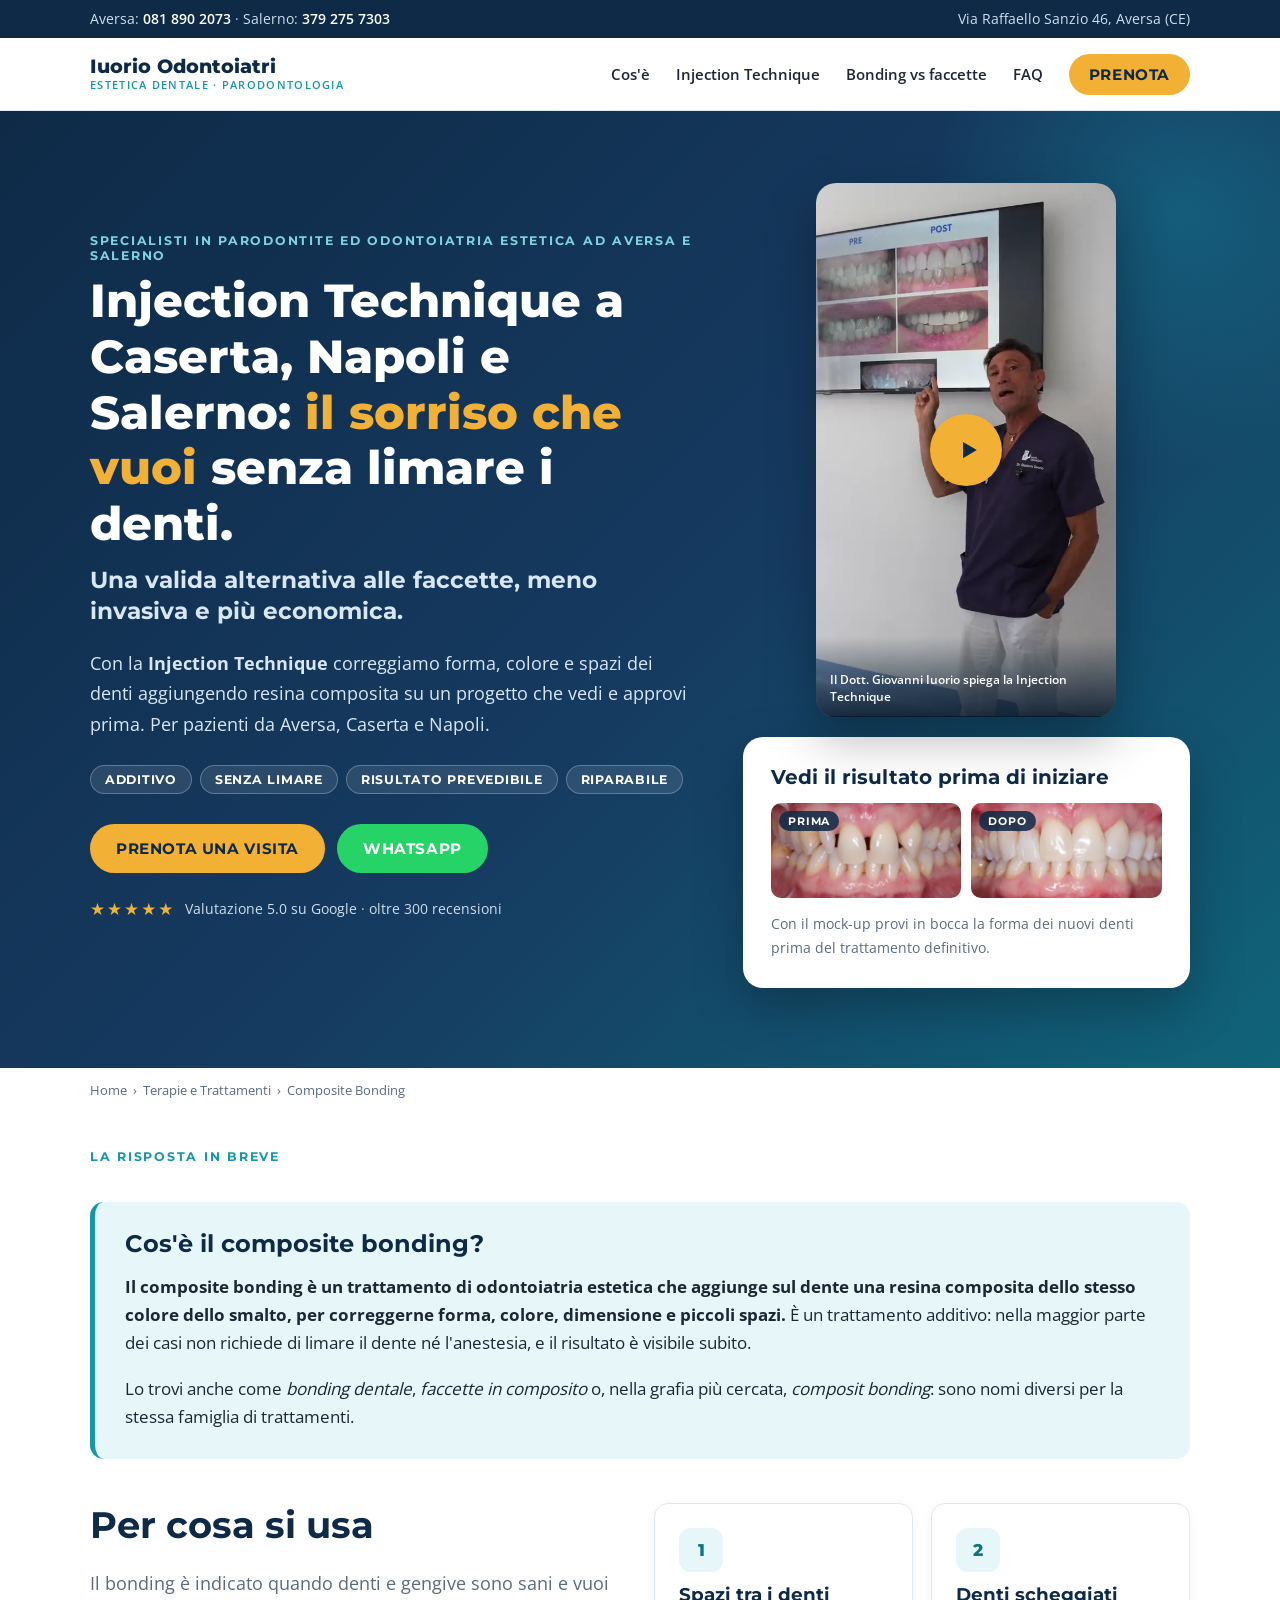
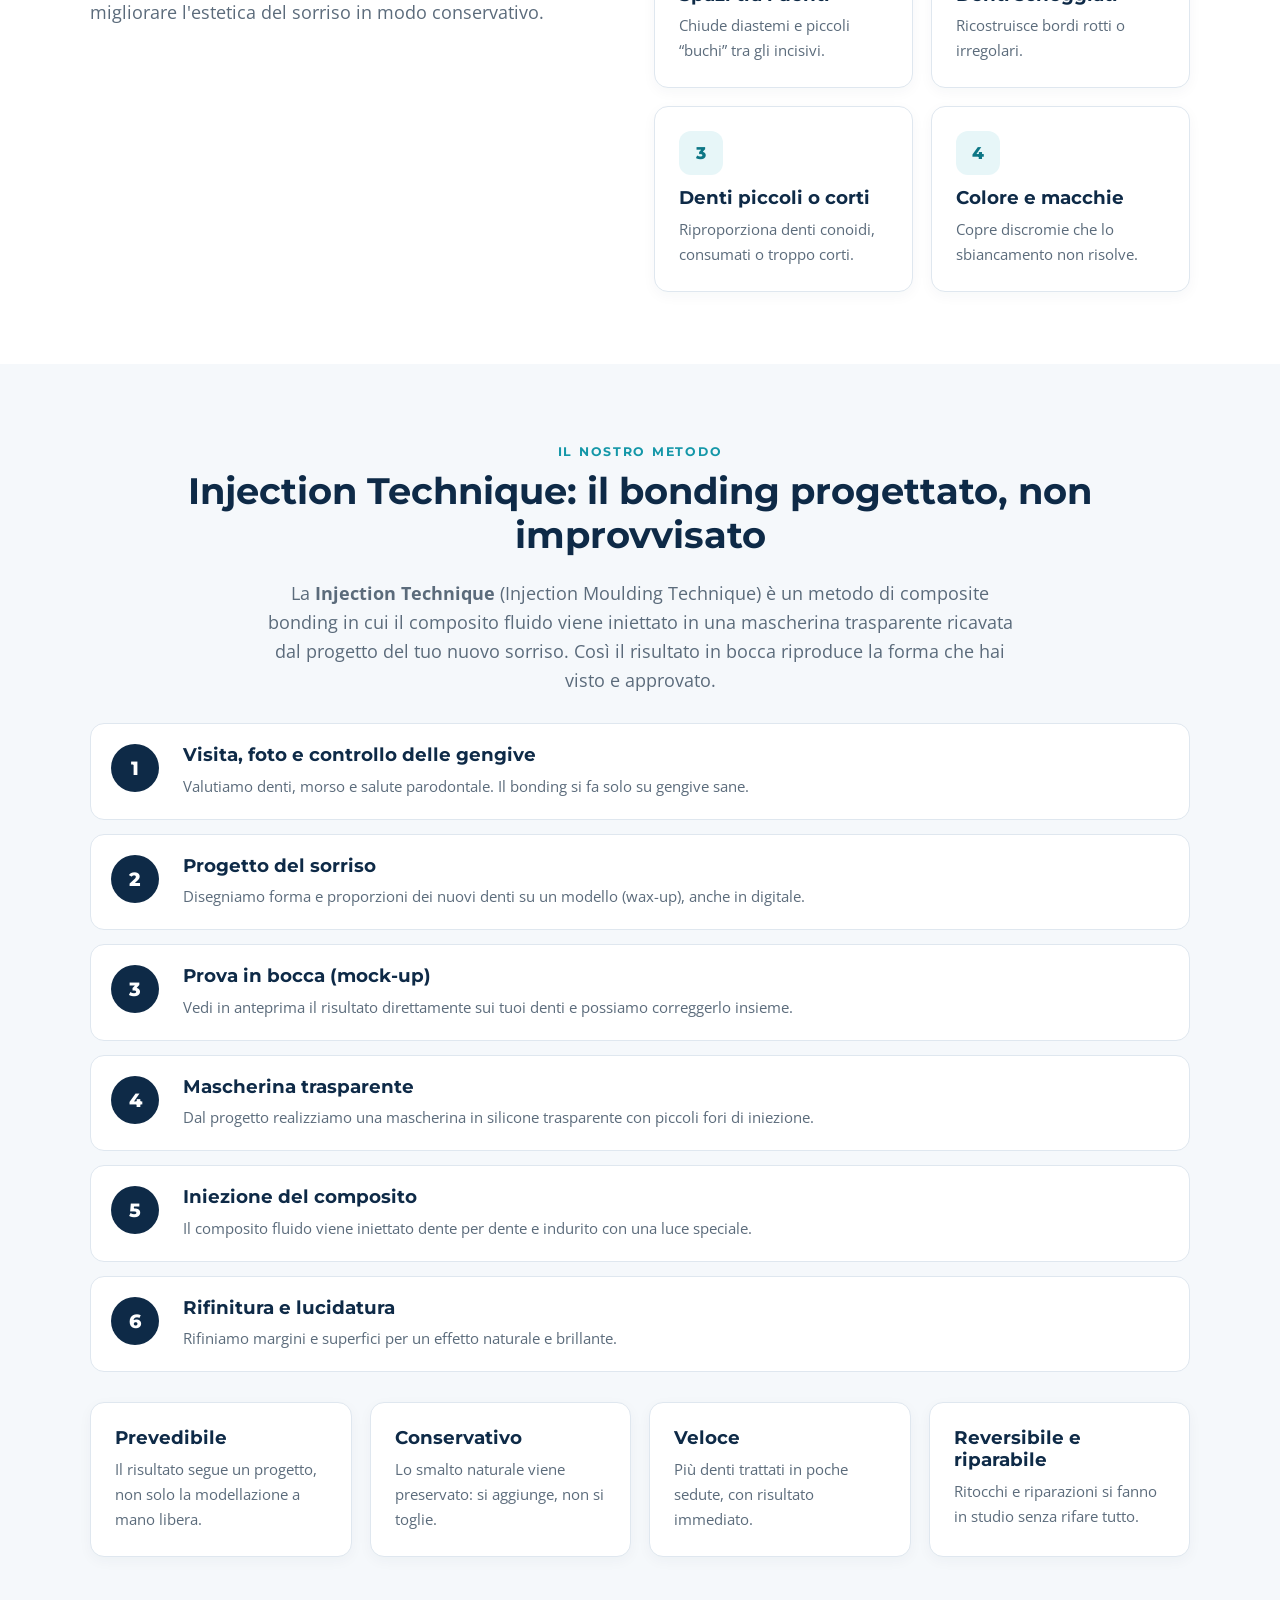
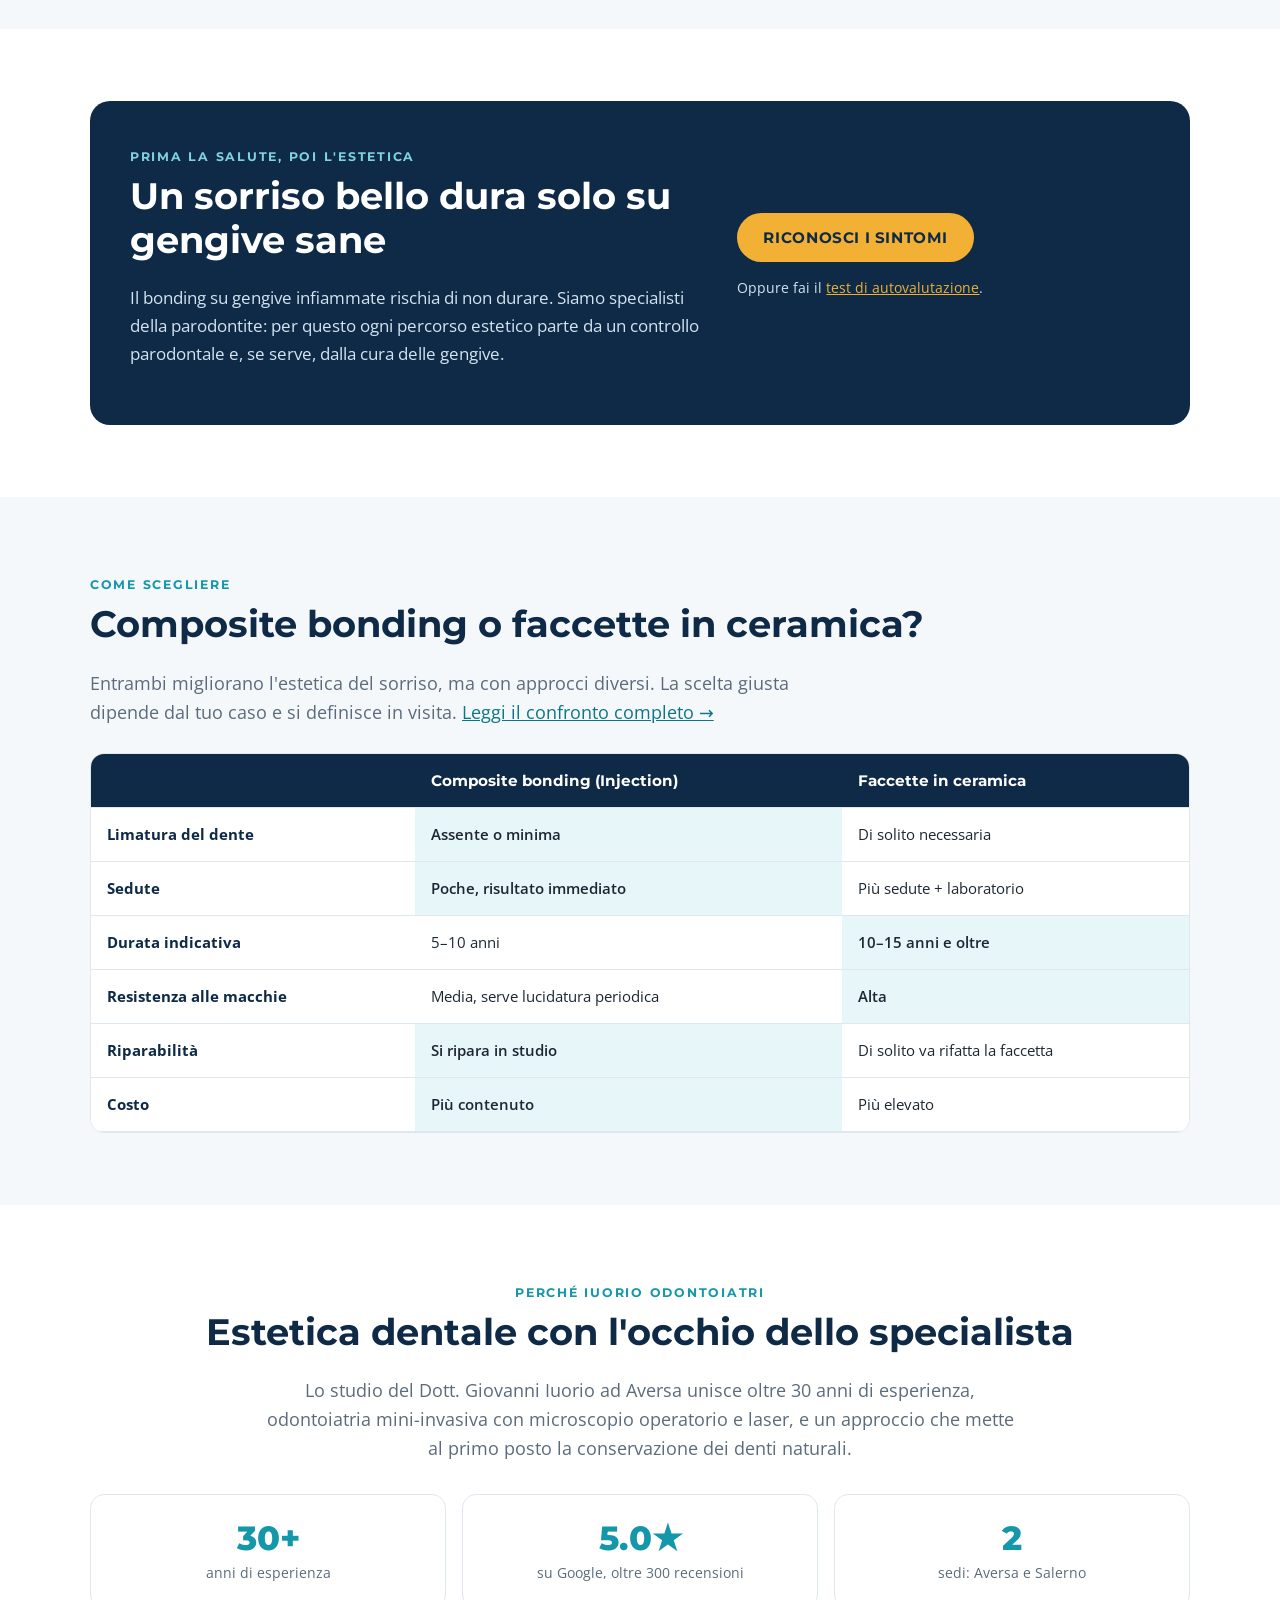
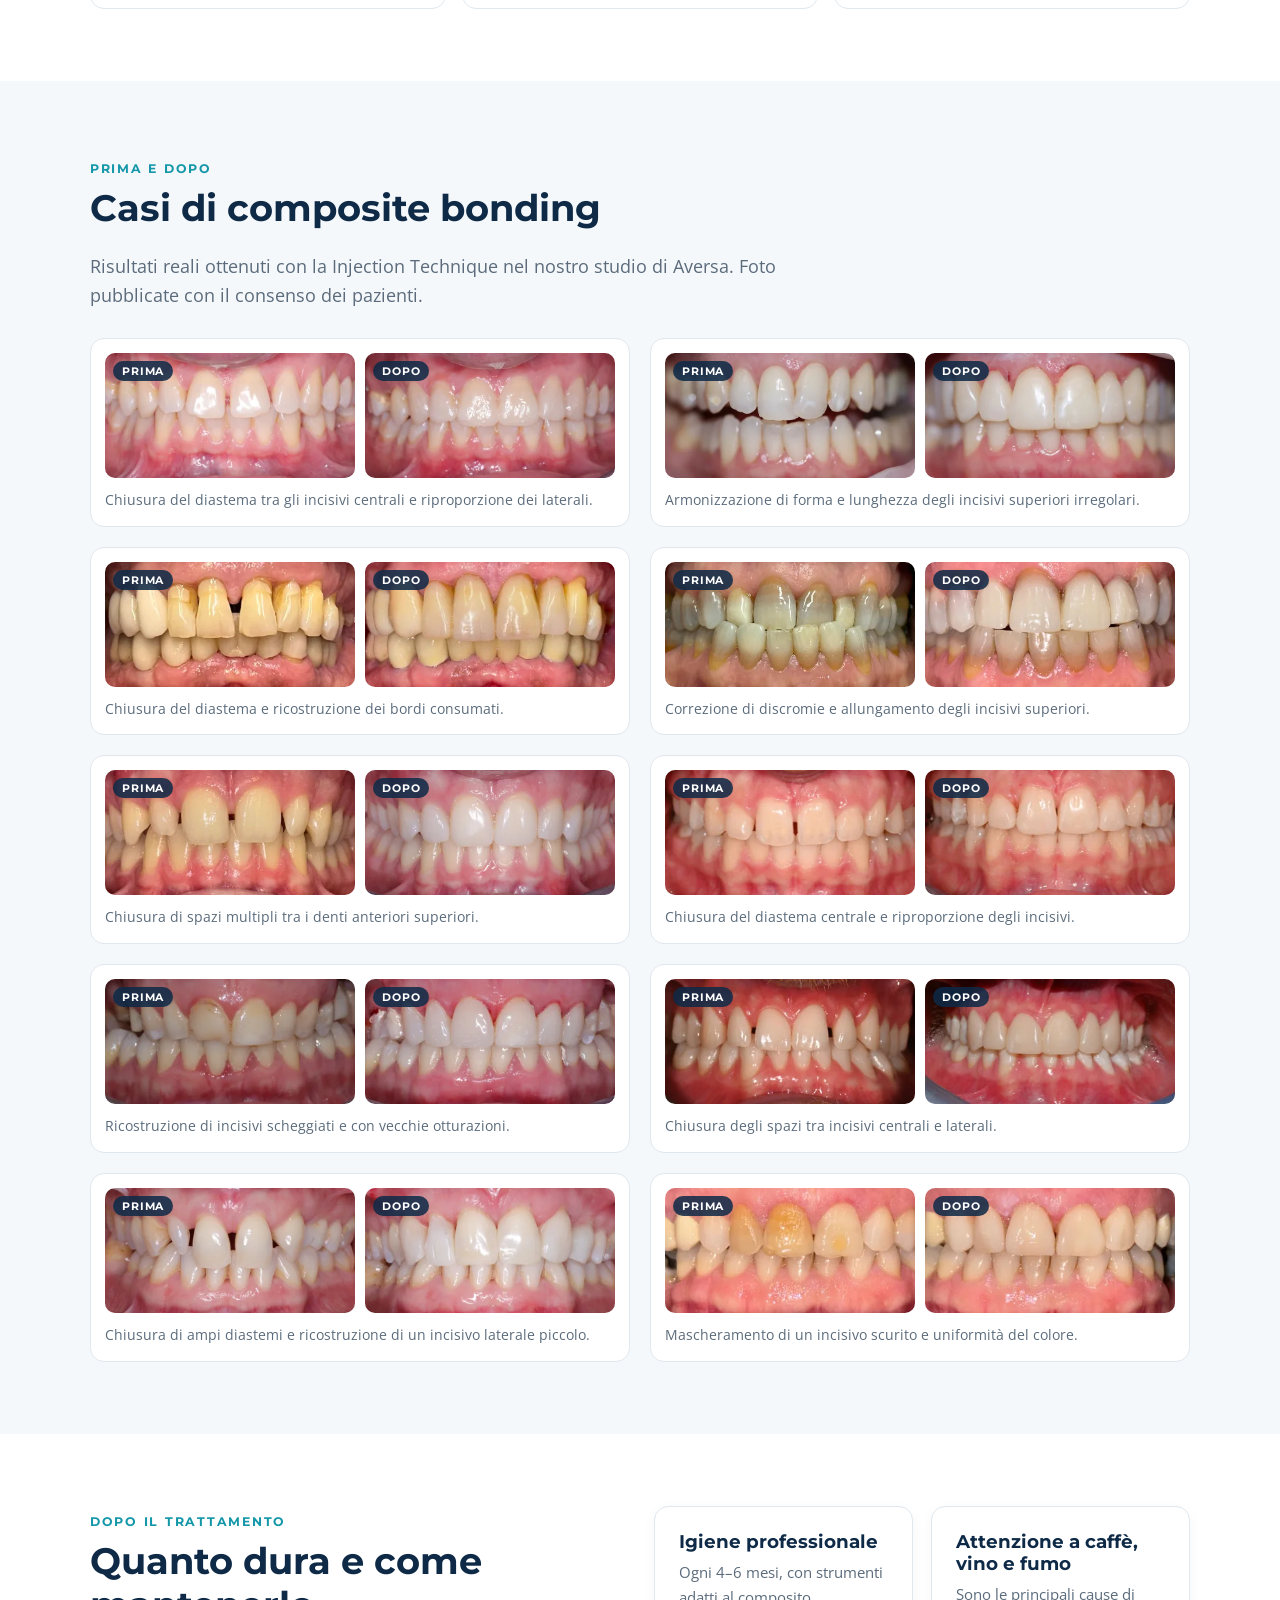
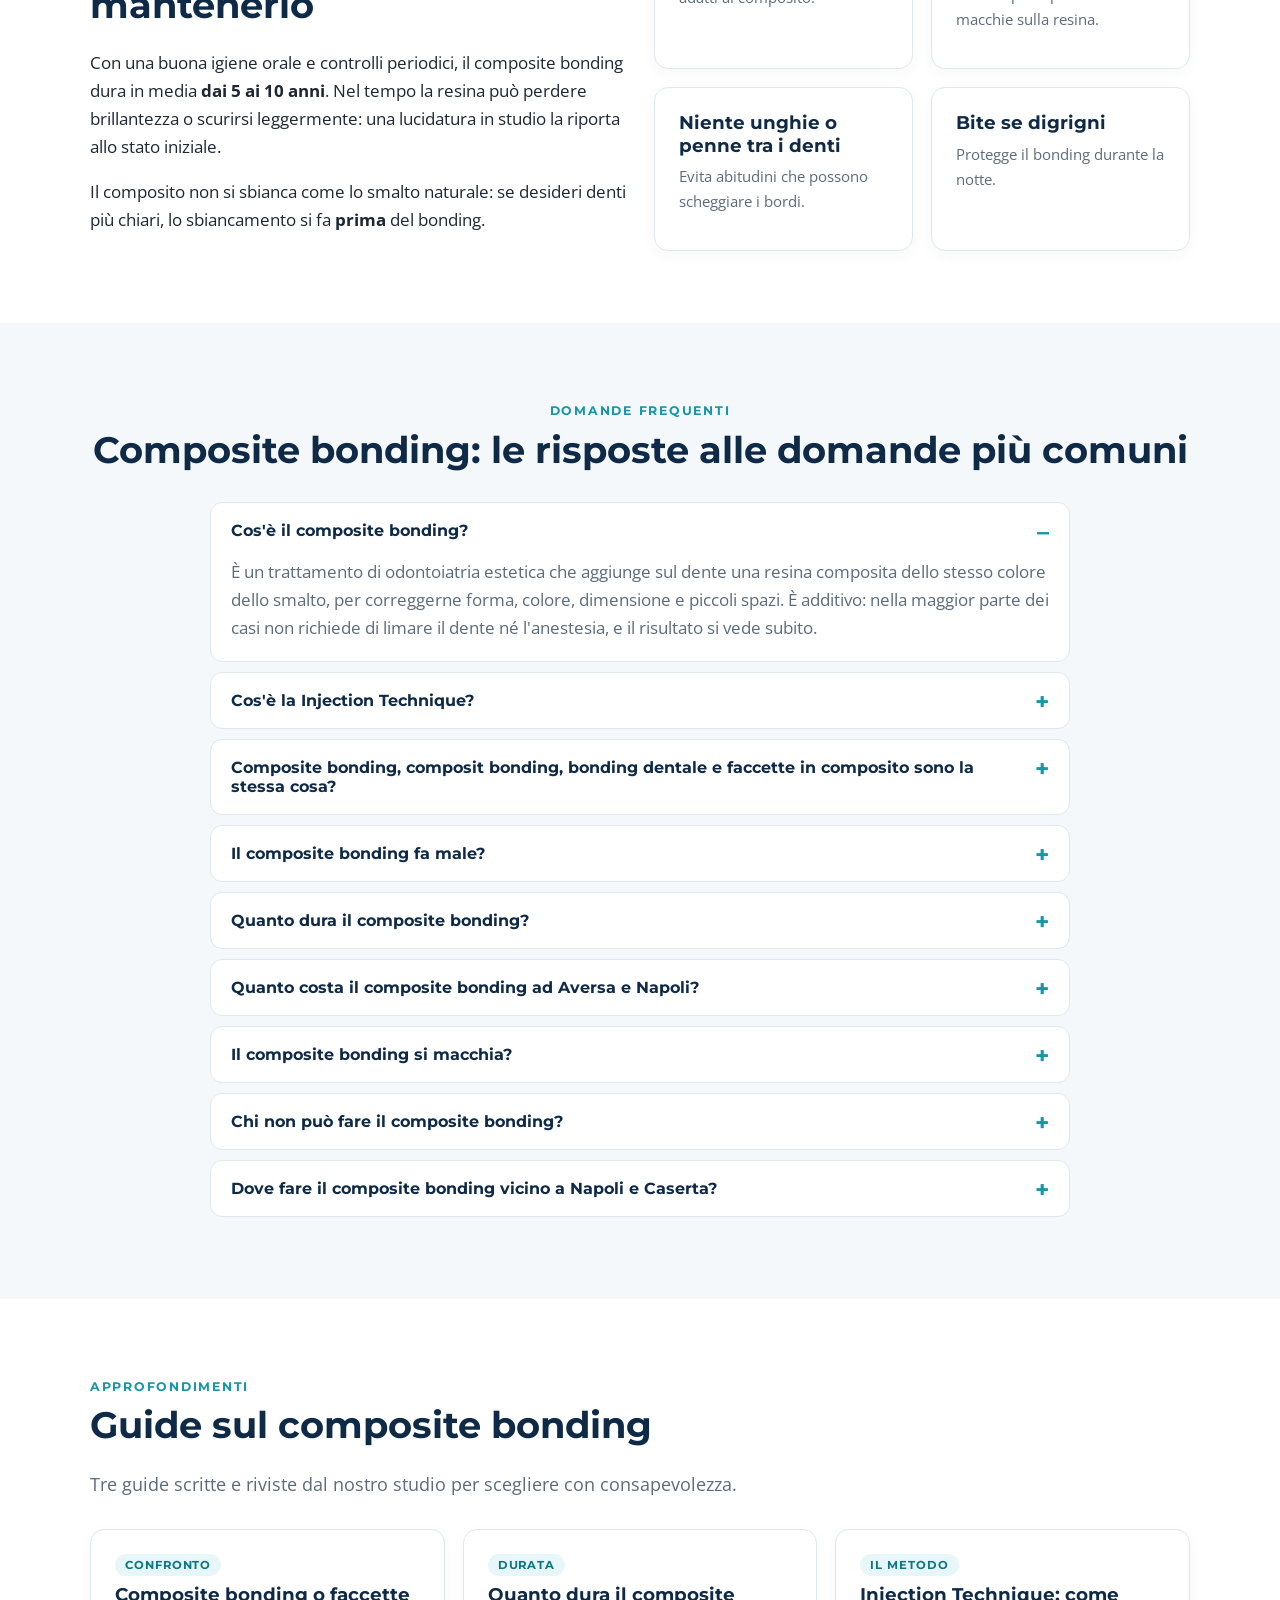
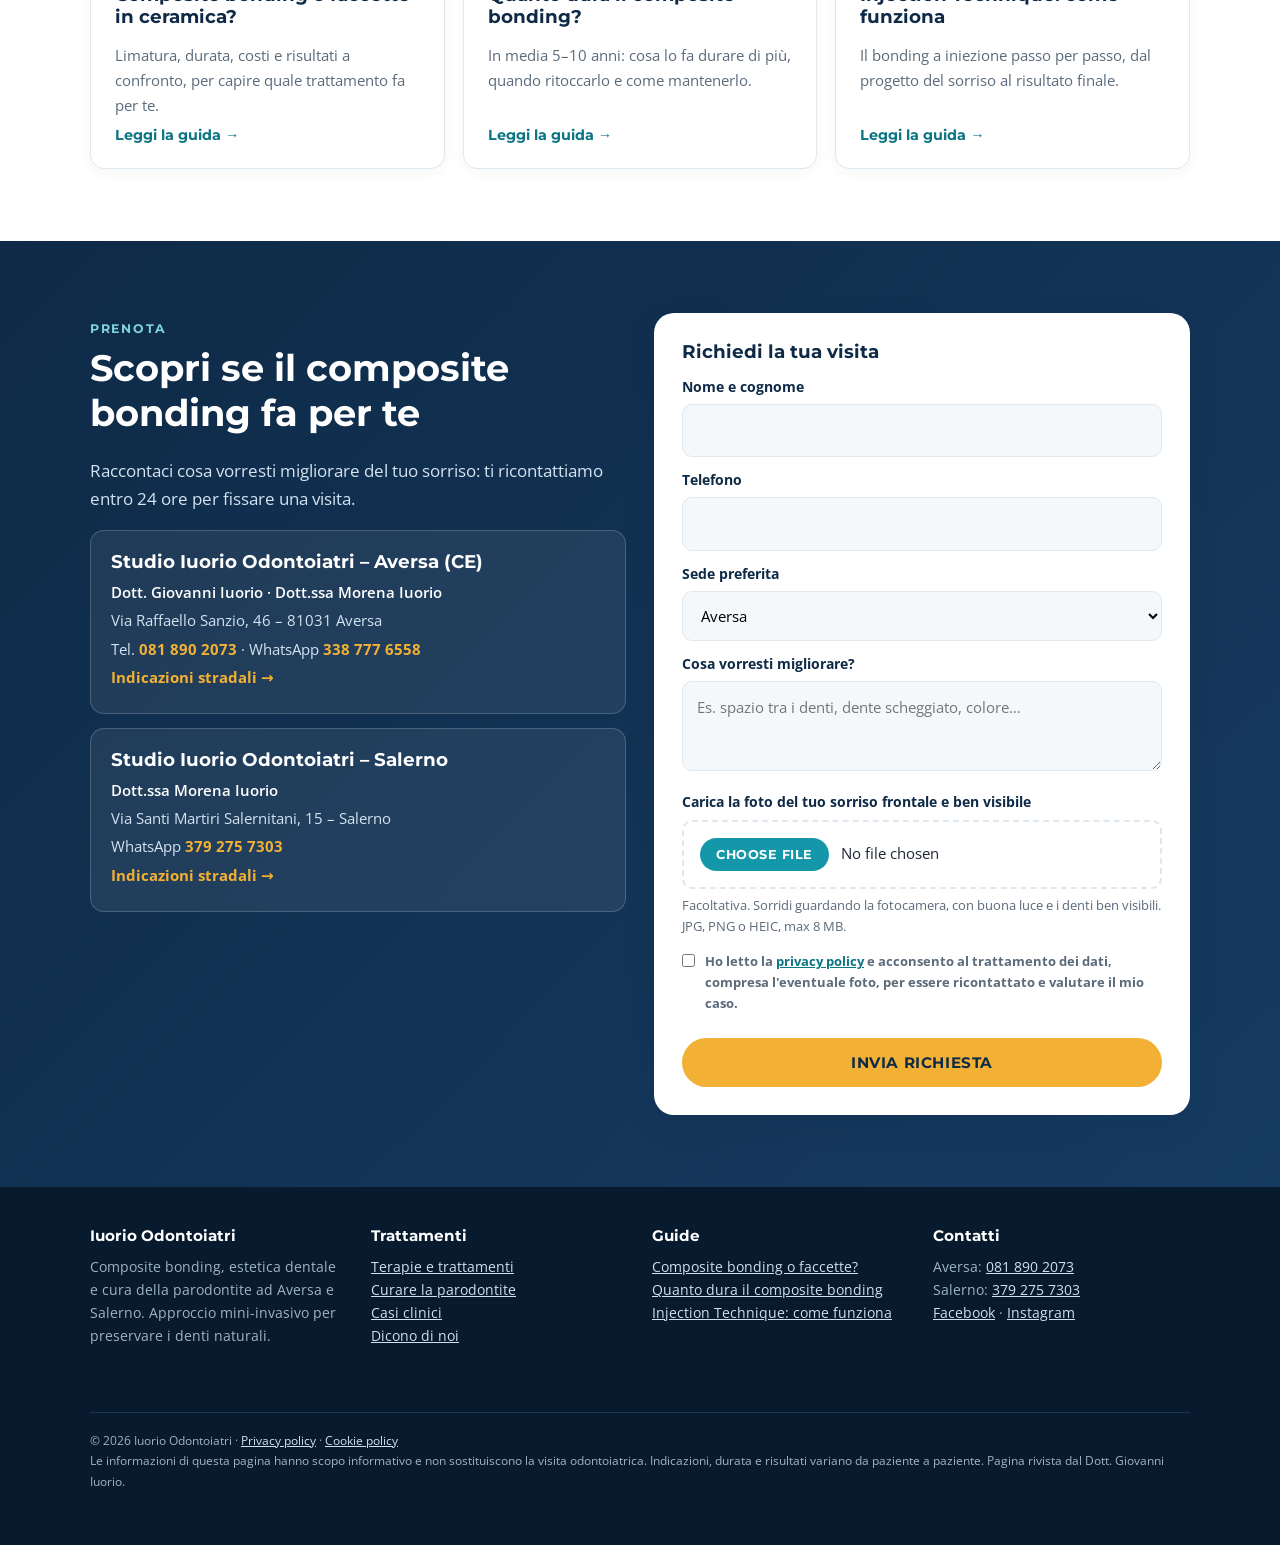
==== index.html @ 169b83dd "Video del Dott. Iuorio nell'hero Video compresso (540x960, 3,7 MB) con avvio automatico senza audio," ====
<!doctype html>
<html lang="it">
<head>
<meta charset="utf-8">
<meta name="viewport" content="width=device-width, initial-scale=1">

<!-- ===================== SEO BASE ===================== -->
<title>Composite Bonding Aversa, Caserta e Napoli | Injection Technique – Iuorio Odontoiatri</title>
<meta name="description" content="Composite bonding e Injection Technique ad Aversa (CE), per pazienti da Caserta e Napoli. Correggi forma, colore e spazi dei denti senza limarli. Prenota una visita da Iuorio Odontoiatri.">
<link rel="canonical" href="https://www.specialistiparodontite.com/composite-bonding-aversa-napoli/">
<meta name="robots" content="index, follow, max-image-preview:large">
<link rel="alternate" hreflang="it" href="https://www.specialistiparodontite.com/composite-bonding-aversa-napoli/">
<meta name="geo.region" content="IT-CE">
<meta name="geo.placename" content="Aversa">

<!-- Open Graph / social -->
<meta property="og:locale" content="it_IT">
<meta property="og:type" content="website">
<meta property="og:site_name" content="Iuorio Odontoiatri">
<meta property="og:title" content="Composite Bonding ad Aversa con Injection Technique | Iuorio Odontoiatri">
<meta property="og:description" content="Denti più belli senza limarli: composite bonding con tecnica a iniezione ad Aversa, per pazienti da Caserta e Napoli.">
<meta property="og:url" content="https://www.specialistiparodontite.com/composite-bonding-aversa-napoli/">
<meta property="og:image" content="https://www.specialistiparodontite.com/wp-content/uploads/composite-bonding-og.jpg">
<meta name="twitter:card" content="summary_large_image">

<link rel="preload" href="fonts/montserrat-latin-800-normal.woff2" as="font" type="font/woff2" crossorigin>
<link rel="stylesheet" href="fonts.css">

<!-- ===================== DATI STRUTTURATI (SEO + GEO) ===================== -->
<script type="application/ld+json">
{
  "@context": "https://schema.org",
  "@graph": [
    {
      "@type": "Organization",
      "@id": "https://www.specialistiparodontite.com/#org",
      "name": "Iuorio Odontoiatri",
      "alternateName": ["Studio Dentistico Iuorio", "Gli Specialisti della Parodontite"],
      "url": "https://www.specialistiparodontite.com/",
      "logo": "https://www.specialistiparodontite.com/wp-content/uploads/2024/05/logo_title2.png",
      "sameAs": [
        "https://www.facebook.com/iuorioodontoiatri/",
        "https://www.instagram.com/iuorioodontoiatri/",
        "https://www.miodottore.it/profilo/giovanni-iuorio"
      ]
    },
    {
      "@type": "Dentist",
      "@id": "https://www.specialistiparodontite.com/#aversa",
      "name": "Iuorio Odontoiatri – Aversa",
      "parentOrganization": {"@id": "https://www.specialistiparodontite.com/#org"},
      "image": "https://www.specialistiparodontite.com/wp-content/uploads/2024/05/logo_title2.png",
      "url": "https://www.specialistiparodontite.com/",
      "telephone": "+39 081 890 2073",
      "address": {
        "@type": "PostalAddress",
        "streetAddress": "Via Raffaello Sanzio, 46",
        "addressLocality": "Aversa",
        "postalCode": "81031",
        "addressRegion": "CE",
        "addressCountry": "IT"
      },
      "areaServed": ["Aversa", "Caserta", "Provincia di Caserta", "Napoli", "Area Nord di Napoli", "Giugliano in Campania", "Marcianise", "Frattamaggiore"],
      "employee": [
        {"@type": "Person", "name": "Dott. Giovanni Iuorio", "jobTitle": "Odontoiatra"},
        {"@type": "Person", "name": "Dott.ssa Morena Iuorio", "jobTitle": "Odontoiatra"}
      ],
      "availableService": {"@id": "#composite-bonding"}
    },
    {
      "@type": "Dentist",
      "@id": "https://www.specialistiparodontite.com/#salerno",
      "name": "Iuorio Odontoiatri – Salerno",
      "parentOrganization": {"@id": "https://www.specialistiparodontite.com/#org"},
      "telephone": "+39 379 275 7303",
      "address": {
        "@type": "PostalAddress",
        "streetAddress": "Via Santi Martiri Salernitani, 15",
        "addressLocality": "Salerno",
        "addressRegion": "SA",
        "addressCountry": "IT"
      },
      "employee": {"@type": "Person", "name": "Dott.ssa Morena Iuorio", "jobTitle": "Odontoiatra"},
      "availableService": {"@id": "#composite-bonding"}
    },
    {
      "@type": "MedicalProcedure",
      "@id": "#composite-bonding",
      "name": "Composite bonding con Injection Technique",
      "alternateName": ["Composite bonding", "Bonding dentale", "Faccette in composito", "Faccette dirette in composito", "Injection Moulding Technique", "Tecnica a iniezione del composito", "Flow Injection Technique"],
      "procedureType": "https://schema.org/NoninvasiveProcedure",
      "bodyLocation": "Denti anteriori e posteriori",
      "description": "Trattamento estetico additivo in cui una resina composita del colore del dente viene applicata sulla superficie dentale per correggerne forma, colore, dimensione e spazi. Con la Injection Technique il composito fluido viene iniettato in una mascherina trasparente ricavata dal progetto del nuovo sorriso.",
      "howPerformed": "Visita e fotografie, progettazione del sorriso (wax-up), prova estetica in bocca (mock-up), realizzazione di una mascherina in silicone trasparente, iniezione del composito fluido e indurimento con luce, rifinitura e lucidatura.",
      "preparation": "Verifica della salute di gengive e denti; eventuale igiene professionale o terapia parodontale prima del trattamento."
    },
    {
      "@type": "MedicalWebPage",
      "@id": "https://www.specialistiparodontite.com/composite-bonding-aversa-napoli/#page",
      "url": "https://www.specialistiparodontite.com/composite-bonding-aversa-napoli/",
      "name": "Composite Bonding Aversa, Caserta e Napoli | Injection Technique",
      "inLanguage": "it-IT",
      "about": {"@id": "#composite-bonding"},
      "publisher": {"@id": "https://www.specialistiparodontite.com/#org"},
      "reviewedBy": {"@type": "Person", "name": "Dott. Giovanni Iuorio"},
      "lastReviewed": "2026-10-16",
      "breadcrumb": {"@id": "#breadcrumb"}
    },
    {
      "@type": "BreadcrumbList",
      "@id": "#breadcrumb",
      "itemListElement": [
        {"@type": "ListItem", "position": 1, "name": "Home", "item": "https://www.specialistiparodontite.com/"},
        {"@type": "ListItem", "position": 2, "name": "Terapie e Trattamenti", "item": "https://www.specialistiparodontite.com/terapie-e-trattamenti/"},
        {"@type": "ListItem", "position": 3, "name": "Composite Bonding", "item": "https://www.specialistiparodontite.com/composite-bonding-aversa-napoli/"}
      ]
    },
    {
      "@type": "FAQPage",
      "mainEntity": [
        {"@type": "Question", "name": "Cos'è il composite bonding?",
         "acceptedAnswer": {"@type": "Answer", "text": "Il composite bonding è un trattamento di odontoiatria estetica che aggiunge sul dente una resina composita dello stesso colore dello smalto, per correggerne forma, colore, dimensione e piccoli spazi. È additivo: nella maggior parte dei casi non richiede di limare il dente né l'anestesia, e il risultato si vede subito."}},
        {"@type": "Question", "name": "Cos'è la Injection Technique?",
         "acceptedAnswer": {"@type": "Answer", "text": "La Injection Technique (o Injection Moulding Technique) è un metodo per eseguire il composite bonding: il nuovo sorriso viene progettato prima, poi si realizza una mascherina in silicone trasparente che viene posizionata sui denti e riempita con composito fluido attraverso piccoli fori. Il risultato riproduce fedelmente il progetto approvato dal paziente."}},
        {"@type": "Question", "name": "Composite bonding, composit bonding, bonding dentale e faccette in composito sono la stessa cosa?",
         "acceptedAnswer": {"@type": "Answer", "text": "Sì, sono nomi diversi per lo stesso tipo di trattamento con resina composita. 'Composit bonding' è una grafia diffusa di composite bonding; le 'faccette in composito' sono un'applicazione del bonding che copre l'intera superficie visibile del dente."}},
        {"@type": "Question", "name": "Il composite bonding fa male?",
         "acceptedAnswer": {"@type": "Answer", "text": "Di solito no. Poiché il materiale viene aggiunto e lo smalto non viene limato, nella maggior parte dei casi non serve l'anestesia."}},
        {"@type": "Question", "name": "Quanto dura il composite bonding?",
         "acceptedAnswer": {"@type": "Answer", "text": "Con una buona igiene orale e controlli periodici il composite bonding dura in media dai 5 ai 10 anni. Può essere lucidato, ritoccato o riparato in una seduta senza rifare tutto il lavoro."}},
        {"@type": "Question", "name": "Quanto costa il composite bonding ad Aversa e Napoli?",
         "acceptedAnswer": {"@type": "Answer", "text": "Il costo dipende dal numero di denti, dalla complessità del caso e dalla necessità di una progettazione del sorriso. In genere è inferiore a quello delle faccette in ceramica. Presso Iuorio Odontoiatri ad Aversa il preventivo viene definito durante la prima visita."}},
        {"@type": "Question", "name": "Il composite bonding si macchia?",
         "acceptedAnswer": {"@type": "Answer", "text": "La resina composita può scurirsi nel tempo con caffè, tè, vino e fumo, e non si sbianca come lo smalto naturale. Per questo, se si desidera uno sbiancamento, conviene farlo prima del bonding. Lucidature periodiche mantengono la brillantezza."}},
        {"@type": "Question", "name": "Chi non può fare il composite bonding?",
         "acceptedAnswer": {"@type": "Answer", "text": "Non è indicato in caso di affollamento dentale grave, problemi importanti di morso, denti molto distrutti o gengive infiammate. In presenza di parodontite bisogna prima curare le gengive: per questo la valutazione parodontale è il primo passo del trattamento."}},
        {"@type": "Question", "name": "Dove fare il composite bonding vicino a Napoli e Caserta?",
         "acceptedAnswer": {"@type": "Answer", "text": "Iuorio Odontoiatri esegue il composite bonding con Injection Technique nella sede di Aversa, in Via Raffaello Sanzio 46, facilmente raggiungibile da Napoli e da Caserta, e nella sede di Salerno in Via Santi Martiri Salernitani 15."}}
      ]
    }
  ]
}
</script>

<style>
:root{
  --navy:#0e2a47; --navy-2:#163b61; --teal:#1497a8; --teal-dk:#0d7685;
  --aqua:#e7f6f8; --gold:#f2b134; --ink:#1d2733; --muted:#5b6b7b;
  --bg:#ffffff; --soft:#f5f8fb; --line:#dfe7ef; --wa:#25d366;
  --r:14px; --shadow:0 10px 30px rgba(14,42,71,.10);
}
*{box-sizing:border-box;margin:0;padding:0}
html{scroll-behavior:smooth}
body{font-family:"Open Sans",system-ui,sans-serif;color:var(--ink);background:var(--bg);line-height:1.65;font-size:17px}
h1,h2,h3,h4{font-family:"Montserrat",sans-serif;color:var(--navy);line-height:1.2}
h2{font-size:clamp(1.6rem,3.6vw,2.3rem);margin-bottom:.6em}
h3{font-size:1.15rem;margin-bottom:.4em}
p{margin-bottom:1em}
a{color:var(--teal-dk)}
.wrap{max-width:1140px;margin:0 auto;padding:0 20px}
section{padding:72px 0}
.eyebrow{display:inline-block;font:700 .78rem "Montserrat",sans-serif;letter-spacing:.14em;text-transform:uppercase;color:var(--teal);margin-bottom:.8em}
.center{text-align:center}
.lead{font-size:1.1rem;color:var(--muted);max-width:760px}
.center .lead{margin-left:auto;margin-right:auto}

/* buttons */
.btn{display:inline-flex;align-items:center;gap:.5em;padding:15px 26px;border-radius:50px;font:700 .95rem "Montserrat",sans-serif;text-decoration:none;text-transform:uppercase;letter-spacing:.04em;border:0;cursor:pointer;transition:transform .15s,box-shadow .15s}
.btn:hover{transform:translateY(-2px);box-shadow:var(--shadow)}
.btn-primary{background:var(--gold);color:var(--navy)}
.btn-teal{background:var(--teal);color:#fff}
.btn-wa{background:var(--wa);color:#fff}
.btn-ghost{background:transparent;color:#fff;border:2px solid rgba(255,255,255,.6)}

/* header */
.top{background:var(--navy);color:#cfe0ee;font-size:.85rem}
.top .wrap{display:flex;justify-content:space-between;gap:12px;flex-wrap:wrap;padding-top:8px;padding-bottom:8px}
.top a{color:#fff;text-decoration:none;font-weight:600}
header.nav{position:sticky;top:0;z-index:50;background:#fff;border-bottom:1px solid var(--line)}
header.nav .wrap{display:flex;align-items:center;justify-content:space-between;height:72px}
.logo{font:800 1.2rem "Montserrat",sans-serif;color:var(--navy);text-decoration:none;line-height:1.1}
.logo small{display:block;font:600 .68rem "Open Sans",sans-serif;color:var(--teal);letter-spacing:.12em;text-transform:uppercase}
header nav a{margin-left:22px;text-decoration:none;color:var(--ink);font-weight:600;font-size:.92rem}
header nav a.btn{color:var(--navy);padding:11px 20px}
@media(max-width:860px){header nav a:not(.btn){display:none}}

/* breadcrumb */
.crumbs{font-size:.82rem;color:var(--muted);padding-top:12px;padding-bottom:12px}
.crumbs a{color:var(--muted);text-decoration:none}
.crumbs ol{list-style:none;display:flex;flex-wrap:wrap;gap:6px}
.crumbs li+li::before{content:"›";margin-right:6px}

/* hero */
.hero{background:linear-gradient(135deg,var(--navy) 0%,var(--navy-2) 55%,var(--teal-dk) 120%);color:#fff;padding:72px 0 80px;position:relative;overflow:hidden}
.hero::after{content:"";position:absolute;right:-160px;top:-160px;width:520px;height:520px;border-radius:50%;background:radial-gradient(circle,rgba(20,151,168,.35),transparent 70%)}
.hero .wrap{display:grid;grid-template-columns:1.15fr .85fr;gap:48px;align-items:center;position:relative;z-index:1}
.hero h1{color:#fff;font-size:clamp(1.9rem,4.4vw,2.9rem);font-weight:800;margin-bottom:.45em}
.hero h1 span{color:var(--gold)}
.hero h1 .h1-sub{display:block;font-size:.5em;font-weight:700;color:#d9e7f3;line-height:1.35;margin-top:.55em}
.hero .sub{font-size:1.15rem;color:#d9e7f3;margin-bottom:1.4em}
.pills{display:flex;flex-wrap:wrap;gap:8px;margin-bottom:1.8em}
.pills span{background:rgba(255,255,255,.1);border:1px solid rgba(255,255,255,.25);padding:6px 14px;border-radius:30px;font:700 .78rem "Montserrat",sans-serif;letter-spacing:.06em;text-transform:uppercase}
.cta-row{display:flex;flex-wrap:wrap;gap:12px;align-items:center}
.trust{margin-top:22px;font-size:.9rem;color:#cfe0ee;display:flex;align-items:center;gap:10px}
.stars{color:var(--gold);letter-spacing:2px;font-size:1.05rem}
.hero-side{display:grid;gap:20px;justify-items:center}
.hero-side .hero-card{width:100%}
.hero-video{position:relative;width:100%;max-width:300px;margin:0;border-radius:20px;overflow:hidden;background:#0b2036;box-shadow:0 20px 50px rgba(0,0,0,.3);aspect-ratio:9/16}
.hero-video video{width:100%;height:100%;object-fit:cover;display:block;cursor:pointer}
.hero-video figcaption{position:absolute;left:0;right:0;bottom:0;padding:34px 14px 12px;font:600 .78rem "Open Sans",sans-serif;color:#fff;background:linear-gradient(transparent,rgba(8,27,46,.85));pointer-events:none}
.vplay{position:absolute;top:50%;left:50%;transform:translate(-50%,-50%);width:72px;height:72px;border-radius:50%;border:0;background:var(--gold);color:var(--navy);display:grid;place-items:center;cursor:pointer;box-shadow:0 8px 24px rgba(0,0,0,.35);transition:transform .15s}
.vplay:hover{transform:translate(-50%,-50%) scale(1.06)}
.vplay svg{margin-left:4px}
.hero-video.playing .vplay{opacity:0;pointer-events:none}
.vsound{position:absolute;top:12px;right:12px;display:none;align-items:center;gap:6px;border:0;border-radius:30px;padding:7px 12px;background:rgba(8,27,46,.75);color:#fff;font:700 .72rem "Montserrat",sans-serif;text-transform:uppercase;letter-spacing:.04em;cursor:pointer}
.hero-video.playing.muted .vsound{display:inline-flex}
@media(max-width:900px){.hero-side{margin-top:8px}}
.hero-card{background:#fff;color:var(--ink);border-radius:20px;padding:28px;box-shadow:0 20px 50px rgba(0,0,0,.25)}
.hero-card h2{font-size:1.25rem;margin-bottom:.5em}
.ba{display:grid;grid-template-columns:1fr 1fr;gap:10px;margin:14px 0}
.ph{aspect-ratio:4/3;border-radius:10px;background:repeating-linear-gradient(45deg,#eef3f8,#eef3f8 10px,#e4ecf4 10px,#e4ecf4 20px);display:flex;align-items:flex-end;justify-content:center;padding:8px;font:700 .72rem "Montserrat",sans-serif;color:var(--muted);text-transform:uppercase;letter-spacing:.08em}
.shot{position:relative;border-radius:10px;overflow:hidden;aspect-ratio:2/1;background:#eef3f8}
.shot img{width:100%;height:100%;object-fit:cover;display:block}
.shot span{position:absolute;left:8px;top:8px;background:rgba(14,42,71,.85);color:#fff;font:700 .68rem "Montserrat",sans-serif;letter-spacing:.08em;text-transform:uppercase;padding:3px 9px;border-radius:20px}
.hero-card p{font-size:.9rem;color:var(--muted);margin:0}
@media(max-width:900px){.hero .wrap{grid-template-columns:1fr}}

/* definition box (GEO) */
.def{background:var(--aqua);border-left:5px solid var(--teal);border-radius:var(--r);padding:28px 30px;margin-top:28px}
.def h2{font-size:1.5rem}
.def p:last-child{margin-bottom:0}
.grid2{display:grid;grid-template-columns:1fr 1fr;gap:28px}
@media(max-width:820px){.grid2{grid-template-columns:1fr}}

/* cards */
.cards{display:grid;grid-template-columns:repeat(auto-fit,minmax(230px,1fr));gap:18px;margin-top:30px}
.card{background:#fff;border:1px solid var(--line);border-radius:var(--r);padding:24px;box-shadow:0 4px 14px rgba(14,42,71,.04)}
.card .ico{width:44px;height:44px;border-radius:12px;background:var(--aqua);color:var(--teal-dk);display:grid;place-items:center;font-weight:800;margin-bottom:12px;font-family:"Montserrat",sans-serif}
.card p{font-size:.95rem;color:var(--muted);margin:0}
.soft{background:var(--soft)}
a.card.article{text-decoration:none;color:inherit;display:flex;flex-direction:column;gap:8px;transition:transform .15s,box-shadow .15s}
a.card.article:hover{transform:translateY(-3px);box-shadow:var(--shadow)}
.article .tag{align-self:flex-start;background:var(--aqua);color:var(--teal-dk);font:700 .72rem "Montserrat",sans-serif;letter-spacing:.08em;text-transform:uppercase;padding:4px 10px;border-radius:20px}
.article .more{margin-top:auto;font:700 .9rem "Montserrat",sans-serif;color:var(--teal-dk)}

/* steps */
.steps{counter-reset:s;display:grid;gap:14px;margin-top:28px}
.step{display:grid;grid-template-columns:56px 1fr;gap:16px;background:#fff;border:1px solid var(--line);border-radius:var(--r);padding:20px}
.step::before{counter-increment:s;content:counter(s);width:48px;height:48px;border-radius:50%;background:var(--navy);color:#fff;display:grid;place-items:center;font:800 1.2rem "Montserrat",sans-serif}
.step p{margin:0;color:var(--muted);font-size:.95rem}

/* table */
.tbl-wrap{overflow-x:auto;margin-top:26px;border-radius:var(--r);border:1px solid var(--line)}
table{width:100%;border-collapse:collapse;min-width:560px;background:#fff}
th,td{padding:14px 16px;text-align:left;border-bottom:1px solid var(--line);font-size:.95rem}
thead th{background:var(--navy);color:#fff;font-family:"Montserrat",sans-serif}
tbody th{color:var(--navy);font-weight:700}
td.hi{background:var(--aqua);font-weight:600}

/* warning band */
.band{background:var(--navy);color:#fff;border-radius:20px;padding:40px;display:grid;grid-template-columns:1.4fr 1fr;gap:30px;align-items:center}
.band h2{color:#fff}
.band p{color:#d4e3f0}
@media(max-width:820px){.band{grid-template-columns:1fr;padding:28px}}

/* stats */
.stats{display:grid;grid-template-columns:repeat(auto-fit,minmax(170px,1fr));gap:16px;margin-top:30px}
.stat{text-align:center;padding:22px;border-radius:var(--r);background:#fff;border:1px solid var(--line)}
.stat b{display:block;font:800 2.1rem "Montserrat",sans-serif;color:var(--teal)}
.stat span{font-size:.9rem;color:var(--muted)}

/* gallery */
.gallery{display:grid;grid-template-columns:repeat(2,1fr);gap:20px;margin-top:28px}
@media(max-width:760px){.gallery{grid-template-columns:1fr}}
@media(max-width:480px){.case .ba{grid-template-columns:1fr}}
.case{background:#fff;border:1px solid var(--line);border-radius:var(--r);padding:14px}
.case .ba{margin:0 0 10px}
.case p{font-size:.9rem;color:var(--muted);margin:0}

/* faq */
.faq{max-width:860px;margin:30px auto 0}
details{background:#fff;border:1px solid var(--line);border-radius:12px;margin-bottom:10px;padding:0 20px}
summary{cursor:pointer;list-style:none;padding:18px 30px 18px 0;font:700 1rem "Montserrat",sans-serif;color:var(--navy);position:relative}
summary::-webkit-details-marker{display:none}
summary::after{content:"+";position:absolute;right:0;top:14px;font-size:1.5rem;color:var(--teal)}
details[open] summary::after{content:"–"}
details p{color:var(--muted);padding-bottom:18px;margin:0}

/* contact */
.contact{background:linear-gradient(135deg,var(--navy),var(--navy-2));color:#fff}
.contact h2{color:#fff}
.contact .grid2{align-items:start}
form{background:#fff;border-radius:20px;padding:28px;color:var(--ink);box-shadow:var(--shadow)}
label{display:block;font-weight:700;font-size:.85rem;margin:12px 0 6px;color:var(--navy)}
input,select,textarea{width:100%;padding:13px 14px;border:1px solid var(--line);border-radius:10px;font:inherit;font-size:.95rem;background:var(--soft)}
textarea{min-height:90px;resize:vertical}
.upload input[type=file]{background:#fff;border:2px dashed var(--line);padding:16px;cursor:pointer}
.upload input[type=file]:hover{border-color:var(--teal)}
.upload input[type=file]::file-selector-button{font:700 .8rem "Montserrat",sans-serif;text-transform:uppercase;letter-spacing:.04em;background:var(--teal);color:#fff;border:0;border-radius:30px;padding:9px 16px;margin-right:12px;cursor:pointer}
.help{font-size:.8rem;color:var(--muted);margin:6px 0 0}
.help.err{color:#b42318;font-weight:600}
.privacy{display:flex;gap:10px;align-items:flex-start;font-size:.8rem;color:var(--muted);margin-top:14px}
.privacy input{width:auto;margin-top:3px}
form .btn{width:100%;justify-content:center;margin-top:18px}
.sede{background:rgba(255,255,255,.07);border:1px solid rgba(255,255,255,.18);border-radius:var(--r);padding:20px;margin-bottom:14px}
.sede h3{color:#fff}
.sede p{color:#d4e3f0;margin:.2em 0;font-size:.95rem}
.sede a{color:var(--gold);font-weight:700;text-decoration:none}

footer{background:#081b2e;color:#9fb3c6;font-size:.88rem;padding:40px 0}
footer a{color:#cfe0ee}
footer .wrap{display:grid;grid-template-columns:repeat(auto-fit,minmax(220px,1fr));gap:24px}
footer h4{color:#fff;font-size:.95rem;margin-bottom:.6em}
footer ul{list-style:none}
.legal{border-top:1px solid #1d3550;margin-top:26px;padding-top:18px;font-size:.78rem;grid-column:1/-1}

/* sticky mobile CTA */
.mobile-cta{display:none;position:fixed;bottom:0;left:0;right:0;z-index:60;background:#fff;border-top:1px solid var(--line);padding:10px 12px;gap:10px}
.mobile-cta .btn{flex:1;justify-content:center;padding:13px 10px;font-size:.82rem}
@media(max-width:700px){.mobile-cta{display:flex}body{padding-bottom:72px}section{padding:56px 0}}
</style>
</head>
<body>

<div class="top"><div class="wrap">
  <span>Aversa: <a href="tel:+390818902073">081 890 2073</a> · Salerno: <a href="tel:+393792757303">379 275 7303</a></span>
  <span>Via Raffaello Sanzio 46, Aversa (CE)</span>
</div></div>

<header class="nav"><div class="wrap">
  <a class="logo" href="https://www.specialistiparodontite.com/">Iuorio Odontoiatri<small>Estetica dentale · Parodontologia</small></a>
  <!-- Sostituire il testo con il logo: <img src="https://www.specialistiparodontite.com/wp-content/uploads/2024/05/logo_title2.png" alt="Iuorio Odontoiatri – dentista ad Aversa" width="180" height="60"> -->
  <nav aria-label="Navigazione pagina">
    <a href="#cos-e">Cos'è</a>
    <a href="#injection">Injection Technique</a>
    <a href="#confronto">Bonding vs faccette</a>
    <a href="#faq">FAQ</a>
    <a class="btn btn-primary" href="#prenota">Prenota</a>
  </nav>
</div></header>

<main>

<!-- HERO -->
<section class="hero" aria-labelledby="h1">
  <div class="wrap">
    <div>
      <span class="eyebrow" style="color:#7fd3de">Specialisti in Parodontite ed Odontoiatria Estetica ad Aversa e Salerno</span>
      <h1 id="h1">Injection Technique a Caserta, Napoli e Salerno: <span>il sorriso che vuoi</span> senza limare i denti. <small class="h1-sub">Una valida alternativa alle faccette, meno invasiva e più economica.</small></h1>
      <p class="sub">Con la <strong>Injection Technique</strong> correggiamo forma, colore e spazi dei denti aggiungendo resina composita su un progetto che vedi e approvi prima. Per pazienti da Aversa, Caserta e Napoli.</p>
      <div class="pills"><span>Additivo</span><span>Senza limare</span><span>Risultato prevedibile</span><span>Riparabile</span></div>
      <div class="cta-row">
        <a class="btn btn-primary" href="#prenota">Prenota una visita</a>
        <a class="btn btn-wa" href="https://api.whatsapp.com/send?phone=393387776558&text=Buongiorno%2C%20vorrei%20informazioni%20sul%20composite%20bonding" rel="noopener">WhatsApp</a>
      </div>
      <p class="trust"><span class="stars" aria-hidden="true">★★★★★</span> Valutazione 5.0 su Google · oltre 300 recensioni</p>
    </div>
    <div class="hero-side">
    <figure class="hero-video" id="heroVideo">
      <video id="docVideo" src="video/injection-technique-dott-iuorio.mp4" poster="video/injection-technique-poster.webp"
             muted loop playsinline preload="metadata" width="540" height="960"
             aria-label="Il Dott. Giovanni Iuorio spiega la Injection Technique con casi prima e dopo"></video>
      <button class="vplay" type="button" aria-label="Riproduci il video">
        <svg viewBox="0 0 24 24" width="30" height="30" aria-hidden="true"><path fill="currentColor" d="M8 5.5v13l11-6.5z"/></svg>
      </button>
      <button class="vsound" type="button" aria-label="Attiva l'audio">
        <svg viewBox="0 0 24 24" width="16" height="16" aria-hidden="true"><path fill="currentColor" d="M4 9v6h4l5 4V5L8 9H4zm12.5 3a4.5 4.5 0 0 0-2.5-4v8a4.5 4.5 0 0 0 2.5-4z"/></svg>
        <span>Attiva l'audio</span>
      </button>
      <figcaption>Il Dott. Giovanni Iuorio spiega la Injection Technique</figcaption>
    </figure>
    <aside class="hero-card" aria-label="Esempio di risultato">
      <h2>Vedi il risultato prima di iniziare</h2>
      <div class="ba"><div class="shot"><img src="img/casi/caso-09-prima.webp" alt="Prima del composite bonding: chiusura di ampi diastemi e ricostruzione di un incisivo laterale piccolo" width="470" height="235"><span>Prima</span></div><div class="shot"><img src="img/casi/caso-09-dopo.webp" alt="Dopo il composite bonding con Injection Technique, Studio Iuorio Odontoiatri Aversa" width="470" height="235"><span>Dopo</span></div></div>
      <p>Con il mock-up provi in bocca la forma dei nuovi denti prima del trattamento definitivo.</p>
    </aside>
    </div>
  </div>
</section>

<nav class="crumbs wrap" aria-label="Breadcrumb">
  <ol>
    <li><a href="https://www.specialistiparodontite.com/">Home</a></li>
    <li><a href="https://www.specialistiparodontite.com/terapie-e-trattamenti/">Terapie e Trattamenti</a></li>
    <li aria-current="page">Composite Bonding</li>
  </ol>
</nav>

<!-- COS'È -->
<section id="cos-e" style="padding-top:28px">
  <div class="wrap">
    <span class="eyebrow">La risposta in breve</span>
    <div class="def">
      <h2>Cos'è il composite bonding?</h2>
      <p><strong>Il composite bonding è un trattamento di odontoiatria estetica che aggiunge sul dente una resina composita dello stesso colore dello smalto, per correggerne forma, colore, dimensione e piccoli spazi.</strong> È un trattamento additivo: nella maggior parte dei casi non richiede di limare il dente né l'anestesia, e il risultato è visibile subito.</p>
      <p>Lo trovi anche come <em>bonding dentale</em>, <em>faccette in composito</em> o, nella grafia più cercata, <em>composit bonding</em>: sono nomi diversi per la stessa famiglia di trattamenti.</p>
    </div>

    <div class="grid2" style="margin-top:44px">
      <div>
        <h2>Per cosa si usa</h2>
        <p class="lead">Il bonding è indicato quando denti e gengive sono sani e vuoi migliorare l'estetica del sorriso in modo conservativo.</p>
      </div>
      <div class="cards" style="margin-top:0;grid-template-columns:1fr 1fr">
        <div class="card"><div class="ico">1</div><h3>Spazi tra i denti</h3><p>Chiude diastemi e piccoli “buchi” tra gli incisivi.</p></div>
        <div class="card"><div class="ico">2</div><h3>Denti scheggiati</h3><p>Ricostruisce bordi rotti o irregolari.</p></div>
        <div class="card"><div class="ico">3</div><h3>Denti piccoli o corti</h3><p>Riproporziona denti conoidi, consumati o troppo corti.</p></div>
        <div class="card"><div class="ico">4</div><h3>Colore e macchie</h3><p>Copre discromie che lo sbiancamento non risolve.</p></div>
      </div>
    </div>
  </div>
</section>

<!-- INJECTION TECHNIQUE -->
<section id="injection" class="soft">
  <div class="wrap">
    <div class="center">
      <span class="eyebrow">Il nostro metodo</span>
      <h2>Injection Technique: il bonding progettato, non improvvisato</h2>
      <p class="lead">La <strong>Injection Technique</strong> (Injection Moulding Technique) è un metodo di composite bonding in cui il composito fluido viene iniettato in una mascherina trasparente ricavata dal progetto del tuo nuovo sorriso. Così il risultato in bocca riproduce la forma che hai visto e approvato.</p>
    </div>
    <div class="steps">
      <div class="step"><div><h3>Visita, foto e controllo delle gengive</h3><p>Valutiamo denti, morso e salute parodontale. Il bonding si fa solo su gengive sane.</p></div></div>
      <div class="step"><div><h3>Progetto del sorriso</h3><p>Disegniamo forma e proporzioni dei nuovi denti su un modello (wax-up), anche in digitale.</p></div></div>
      <div class="step"><div><h3>Prova in bocca (mock-up)</h3><p>Vedi in anteprima il risultato direttamente sui tuoi denti e possiamo correggerlo insieme.</p></div></div>
      <div class="step"><div><h3>Mascherina trasparente</h3><p>Dal progetto realizziamo una mascherina in silicone trasparente con piccoli fori di iniezione.</p></div></div>
      <div class="step"><div><h3>Iniezione del composito</h3><p>Il composito fluido viene iniettato dente per dente e indurito con una luce speciale.</p></div></div>
      <div class="step"><div><h3>Rifinitura e lucidatura</h3><p>Rifiniamo margini e superfici per un effetto naturale e brillante.</p></div></div>
    </div>
    <div class="cards">
      <div class="card"><h3>Prevedibile</h3><p>Il risultato segue un progetto, non solo la modellazione a mano libera.</p></div>
      <div class="card"><h3>Conservativo</h3><p>Lo smalto naturale viene preservato: si aggiunge, non si toglie.</p></div>
      <div class="card"><h3>Veloce</h3><p>Più denti trattati in poche sedute, con risultato immediato.</p></div>
      <div class="card"><h3>Reversibile e riparabile</h3><p>Ritocchi e riparazioni si fanno in studio senza rifare tutto.</p></div>
    </div>
  </div>
</section>

<!-- PARODONTITE: DIFFERENZIANTE -->
<section>
  <div class="wrap">
    <div class="band">
      <div>
        <span class="eyebrow" style="color:#7fd3de">Prima la salute, poi l'estetica</span>
        <h2>Un sorriso bello dura solo su gengive sane</h2>
        <p>Il bonding su gengive infiammate rischia di non durare. Siamo specialisti della parodontite: per questo ogni percorso estetico parte da un controllo parodontale e, se serve, dalla cura delle gengive.</p>
      </div>
      <div>
        <a class="btn btn-primary" href="https://www.specialistiparodontite.com/i-sintomi-della-parodontite/">Riconosci i sintomi</a>
        <p style="margin-top:14px;font-size:.9rem">Oppure fai il <a href="https://www.specialistiparodontite.com/test-di-autovalutazione/" style="color:var(--gold)">test di autovalutazione</a>.</p>
      </div>
    </div>
  </div>
</section>

<!-- CONFRONTO -->
<section id="confronto" class="soft">
  <div class="wrap">
    <span class="eyebrow">Come scegliere</span>
    <h2>Composite bonding o faccette in ceramica?</h2>
    <p class="lead">Entrambi migliorano l'estetica del sorriso, ma con approcci diversi. La scelta giusta dipende dal tuo caso e si definisce in visita. <a href="/composite-bonding-o-faccette.html">Leggi il confronto completo →</a></p>
    <div class="tbl-wrap">
      <table>
        <thead><tr><th scope="col"></th><th scope="col">Composite bonding (Injection)</th><th scope="col">Faccette in ceramica</th></tr></thead>
        <tbody>
          <tr><th scope="row">Limatura del dente</th><td class="hi">Assente o minima</td><td>Di solito necessaria</td></tr>
          <tr><th scope="row">Sedute</th><td class="hi">Poche, risultato immediato</td><td>Più sedute + laboratorio</td></tr>
          <tr><th scope="row">Durata indicativa</th><td>5–10 anni</td><td class="hi">10–15 anni e oltre</td></tr>
          <tr><th scope="row">Resistenza alle macchie</th><td>Media, serve lucidatura periodica</td><td class="hi">Alta</td></tr>
          <tr><th scope="row">Riparabilità</th><td class="hi">Si ripara in studio</td><td>Di solito va rifatta la faccetta</td></tr>
          <tr><th scope="row">Costo</th><td class="hi">Più contenuto</td><td>Più elevato</td></tr>
        </tbody>
      </table>
    </div>
  </div>
</section>

<!-- PERCHÉ NOI -->
<section>
  <div class="wrap">
    <div class="center">
      <span class="eyebrow">Perché Iuorio Odontoiatri</span>
      <h2>Estetica dentale con l'occhio dello specialista</h2>
      <p class="lead">Lo studio del Dott. Giovanni Iuorio ad Aversa unisce oltre 30 anni di esperienza, odontoiatria mini-invasiva con microscopio operatorio e laser, e un approccio che mette al primo posto la conservazione dei denti naturali.</p>
    </div>
    <div class="stats">
      <div class="stat"><b>30+</b><span>anni di esperienza</span></div>
      <div class="stat"><b>5.0★</b><span>su Google, oltre 300 recensioni</span></div>
      <div class="stat"><b>2</b><span>sedi: Aversa e Salerno</span></div>
    </div>
  </div>
</section>

<!-- CASI -->
<section class="soft" id="casi">
  <div class="wrap">
    <span class="eyebrow">Prima e dopo</span>
    <h2>Casi di composite bonding</h2>
    <p class="lead">Risultati reali ottenuti con la Injection Technique nel nostro studio di Aversa. Foto pubblicate con il consenso dei pazienti.</p>
    <div class="gallery">
      <figure class="case"><div class="ba"><div class="shot"><img src="img/casi/caso-01-prima.webp" alt="Prima del composite bonding: chiusura del diastema tra gli incisivi centrali e riproporzione dei laterali" width="470" height="235" loading="lazy"><span>Prima</span></div><div class="shot"><img src="img/casi/caso-01-dopo.webp" alt="Dopo il composite bonding con Injection Technique, Studio Iuorio Odontoiatri Aversa" width="470" height="235" loading="lazy"><span>Dopo</span></div></div><figcaption><p>Chiusura del diastema tra gli incisivi centrali e riproporzione dei laterali.</p></figcaption></figure>
      <figure class="case"><div class="ba"><div class="shot"><img src="img/casi/caso-02-prima.webp" alt="Prima del composite bonding: armonizzazione di forma e lunghezza degli incisivi superiori irregolari" width="470" height="235" loading="lazy"><span>Prima</span></div><div class="shot"><img src="img/casi/caso-02-dopo.webp" alt="Dopo il composite bonding con Injection Technique, Studio Iuorio Odontoiatri Aversa" width="470" height="235" loading="lazy"><span>Dopo</span></div></div><figcaption><p>Armonizzazione di forma e lunghezza degli incisivi superiori irregolari.</p></figcaption></figure>
      <figure class="case"><div class="ba"><div class="shot"><img src="img/casi/caso-03-prima.webp" alt="Prima del composite bonding: chiusura del diastema e ricostruzione dei bordi consumati" width="470" height="235" loading="lazy"><span>Prima</span></div><div class="shot"><img src="img/casi/caso-03-dopo.webp" alt="Dopo il composite bonding con Injection Technique, Studio Iuorio Odontoiatri Aversa" width="470" height="235" loading="lazy"><span>Dopo</span></div></div><figcaption><p>Chiusura del diastema e ricostruzione dei bordi consumati.</p></figcaption></figure>
      <figure class="case"><div class="ba"><div class="shot"><img src="img/casi/caso-04-prima.webp" alt="Prima del composite bonding: correzione di discromie e allungamento degli incisivi superiori" width="470" height="235" loading="lazy"><span>Prima</span></div><div class="shot"><img src="img/casi/caso-04-dopo.webp" alt="Dopo il composite bonding con Injection Technique, Studio Iuorio Odontoiatri Aversa" width="470" height="235" loading="lazy"><span>Dopo</span></div></div><figcaption><p>Correzione di discromie e allungamento degli incisivi superiori.</p></figcaption></figure>
      <figure class="case"><div class="ba"><div class="shot"><img src="img/casi/caso-05-prima.webp" alt="Prima del composite bonding: chiusura di spazi multipli tra i denti anteriori superiori" width="470" height="235" loading="lazy"><span>Prima</span></div><div class="shot"><img src="img/casi/caso-05-dopo.webp" alt="Dopo il composite bonding con Injection Technique, Studio Iuorio Odontoiatri Aversa" width="470" height="235" loading="lazy"><span>Dopo</span></div></div><figcaption><p>Chiusura di spazi multipli tra i denti anteriori superiori.</p></figcaption></figure>
      <figure class="case"><div class="ba"><div class="shot"><img src="img/casi/caso-06-prima.webp" alt="Prima del composite bonding: chiusura del diastema centrale e riproporzione degli incisivi" width="470" height="235" loading="lazy"><span>Prima</span></div><div class="shot"><img src="img/casi/caso-06-dopo.webp" alt="Dopo il composite bonding con Injection Technique, Studio Iuorio Odontoiatri Aversa" width="470" height="235" loading="lazy"><span>Dopo</span></div></div><figcaption><p>Chiusura del diastema centrale e riproporzione degli incisivi.</p></figcaption></figure>
      <figure class="case"><div class="ba"><div class="shot"><img src="img/casi/caso-07-prima.webp" alt="Prima del composite bonding: ricostruzione di incisivi scheggiati e con vecchie otturazioni" width="470" height="235" loading="lazy"><span>Prima</span></div><div class="shot"><img src="img/casi/caso-07-dopo.webp" alt="Dopo il composite bonding con Injection Technique, Studio Iuorio Odontoiatri Aversa" width="470" height="235" loading="lazy"><span>Dopo</span></div></div><figcaption><p>Ricostruzione di incisivi scheggiati e con vecchie otturazioni.</p></figcaption></figure>
      <figure class="case"><div class="ba"><div class="shot"><img src="img/casi/caso-08-prima.webp" alt="Prima del composite bonding: chiusura degli spazi tra incisivi centrali e laterali" width="470" height="235" loading="lazy"><span>Prima</span></div><div class="shot"><img src="img/casi/caso-08-dopo.webp" alt="Dopo il composite bonding con Injection Technique, Studio Iuorio Odontoiatri Aversa" width="470" height="235" loading="lazy"><span>Dopo</span></div></div><figcaption><p>Chiusura degli spazi tra incisivi centrali e laterali.</p></figcaption></figure>
      <figure class="case"><div class="ba"><div class="shot"><img src="img/casi/caso-09-prima.webp" alt="Prima del composite bonding: chiusura di ampi diastemi e ricostruzione di un incisivo laterale piccolo" width="470" height="235" loading="lazy"><span>Prima</span></div><div class="shot"><img src="img/casi/caso-09-dopo.webp" alt="Dopo il composite bonding con Injection Technique, Studio Iuorio Odontoiatri Aversa" width="470" height="235" loading="lazy"><span>Dopo</span></div></div><figcaption><p>Chiusura di ampi diastemi e ricostruzione di un incisivo laterale piccolo.</p></figcaption></figure>
      <figure class="case"><div class="ba"><div class="shot"><img src="img/casi/caso-10-prima.webp" alt="Prima del composite bonding: mascheramento di un incisivo scurito e uniformità del colore" width="470" height="235" loading="lazy"><span>Prima</span></div><div class="shot"><img src="img/casi/caso-10-dopo.webp" alt="Dopo il composite bonding con Injection Technique, Studio Iuorio Odontoiatri Aversa" width="470" height="235" loading="lazy"><span>Dopo</span></div></div><figcaption><p>Mascheramento di un incisivo scurito e uniformità del colore.</p></figcaption></figure>
    </div>
  </div>
</section>

<!-- DURATA E CURA -->
<section>
  <div class="wrap grid2">
    <div>
      <span class="eyebrow">Dopo il trattamento</span>
      <h2>Quanto dura e come mantenerlo</h2>
      <p>Con una buona igiene orale e controlli periodici, il composite bonding dura in media <strong>dai 5 ai 10 anni</strong>. Nel tempo la resina può perdere brillantezza o scurirsi leggermente: una lucidatura in studio la riporta allo stato iniziale.</p>
      <p>Il composito non si sbianca come lo smalto naturale: se desideri denti più chiari, lo sbiancamento si fa <strong>prima</strong> del bonding.</p>
    </div>
    <div class="cards" style="margin-top:0">
      <div class="card"><h3>Igiene professionale</h3><p>Ogni 4–6 mesi, con strumenti adatti al composito.</p></div>
      <div class="card"><h3>Attenzione a caffè, vino e fumo</h3><p>Sono le principali cause di macchie sulla resina.</p></div>
      <div class="card"><h3>Niente unghie o penne tra i denti</h3><p>Evita abitudini che possono scheggiare i bordi.</p></div>
      <div class="card"><h3>Bite se digrigni</h3><p>Protegge il bonding durante la notte.</p></div>
    </div>
  </div>
</section>

<!-- FAQ -->
<section id="faq" class="soft">
  <div class="wrap">
    <div class="center">
      <span class="eyebrow">Domande frequenti</span>
      <h2>Composite bonding: le risposte alle domande più comuni</h2>
    </div>
    <div class="faq">
      <details open><summary>Cos'è il composite bonding?</summary><p>È un trattamento di odontoiatria estetica che aggiunge sul dente una resina composita dello stesso colore dello smalto, per correggerne forma, colore, dimensione e piccoli spazi. È additivo: nella maggior parte dei casi non richiede di limare il dente né l'anestesia, e il risultato si vede subito.</p></details>
      <details><summary>Cos'è la Injection Technique?</summary><p>È un metodo per eseguire il composite bonding: il nuovo sorriso viene progettato prima, poi si realizza una mascherina in silicone trasparente che viene posizionata sui denti e riempita con composito fluido attraverso piccoli fori. Il risultato riproduce fedelmente il progetto approvato dal paziente. <a href="/injection-technique-denti.html">Come funziona, passo per passo</a>.</p></details>
      <details><summary>Composite bonding, composit bonding, bonding dentale e faccette in composito sono la stessa cosa?</summary><p>Sì, sono nomi diversi per lo stesso tipo di trattamento con resina composita. “Composit bonding” è una grafia diffusa di composite bonding; le faccette in composito sono un'applicazione del bonding che copre tutta la superficie visibile del dente.</p></details>
      <details><summary>Il composite bonding fa male?</summary><p>Di solito no. Poiché il materiale viene aggiunto e lo smalto non viene limato, nella maggior parte dei casi non serve l'anestesia.</p></details>
      <details><summary>Quanto dura il composite bonding?</summary><p>Con una buona igiene orale e controlli periodici dura in media dai 5 ai 10 anni. Può essere lucidato, ritoccato o riparato in una seduta senza rifare tutto il lavoro. <a href="/quanto-dura-composite-bonding.html">Approfondisci la durata</a>.</p></details>
      <details><summary>Quanto costa il composite bonding ad Aversa e Napoli?</summary><p>Il costo dipende dal numero di denti, dalla complessità del caso e dalla progettazione del sorriso. In genere è inferiore a quello delle faccette in ceramica. Da Iuorio Odontoiatri il preventivo viene definito durante la prima visita.</p></details>
      <details><summary>Il composite bonding si macchia?</summary><p>La resina può scurirsi nel tempo con caffè, tè, vino e fumo e non si sbianca come lo smalto naturale. Per questo lo sbiancamento, se desiderato, si fa prima del bonding. Lucidature periodiche mantengono la brillantezza.</p></details>
      <details><summary>Chi non può fare il composite bonding?</summary><p>Non è indicato in caso di affollamento dentale grave, problemi importanti di morso, denti molto distrutti o gengive infiammate. In presenza di parodontite bisogna prima curare le gengive: per questo la valutazione parodontale è il primo passo del percorso.</p></details>
      <details><summary>Dove fare il composite bonding vicino a Napoli e Caserta?</summary><p>Iuorio Odontoiatri esegue il composite bonding con Injection Technique nella sede di Aversa, in Via Raffaello Sanzio 46, facilmente raggiungibile da Napoli e da Caserta, e nella sede di Salerno in Via Santi Martiri Salernitani 15.</p></details>
    </div>
  </div>
</section>

<!-- APPROFONDIMENTI (link interni agli articoli di supporto) -->
<section id="approfondimenti">
  <div class="wrap">
    <span class="eyebrow">Approfondimenti</span>
    <h2>Guide sul composite bonding</h2>
    <p class="lead">Tre guide scritte e riviste dal nostro studio per scegliere con consapevolezza.</p>
    <div class="cards">
      <a class="card article" href="/composite-bonding-o-faccette.html">
        <span class="tag">Confronto</span>
        <h3>Composite bonding o faccette in ceramica?</h3>
        <p>Limatura, durata, costi e risultati a confronto, per capire quale trattamento fa per te.</p>
        <span class="more">Leggi la guida →</span>
      </a>
      <a class="card article" href="/quanto-dura-composite-bonding.html">
        <span class="tag">Durata</span>
        <h3>Quanto dura il composite bonding?</h3>
        <p>In media 5–10 anni: cosa lo fa durare di più, quando ritoccarlo e come mantenerlo.</p>
        <span class="more">Leggi la guida →</span>
      </a>
      <a class="card article" href="/injection-technique-denti.html">
        <span class="tag">Il metodo</span>
        <h3>Injection Technique: come funziona</h3>
        <p>Il bonding a iniezione passo per passo, dal progetto del sorriso al risultato finale.</p>
        <span class="more">Leggi la guida →</span>
      </a>
    </div>
  </div>
</section>

<!-- CONTATTI -->
<section id="prenota" class="contact">
  <div class="wrap grid2">
    <div>
      <span class="eyebrow" style="color:#7fd3de">Prenota</span>
      <h2>Scopri se il composite bonding fa per te</h2>
      <p style="color:#d4e3f0">Raccontaci cosa vorresti migliorare del tuo sorriso: ti ricontattiamo entro 24 ore per fissare una visita.</p>
      <div class="sede">
        <h3>Studio Iuorio Odontoiatri – Aversa (CE)</h3>
        <p style="color:#fff;font-weight:600">Dott. Giovanni Iuorio · Dott.ssa Morena Iuorio</p>
        <p>Via Raffaello Sanzio, 46 – 81031 Aversa</p>
        <p>Tel. <a href="tel:+390818902073">081 890 2073</a> · WhatsApp <a href="https://api.whatsapp.com/send?phone=393387776558&text=Buongiorno%2C%20vorrei%20informazioni%20sul%20composite%20bonding">338 777 6558</a></p>
        <p><a href="https://www.google.com/maps/search/?api=1&query=Iuorio+Odontoiatri+Via+Raffaello+Sanzio+46+Aversa" rel="noopener">Indicazioni stradali →</a></p>
      </div>
      <div class="sede">
        <h3>Studio Iuorio Odontoiatri – Salerno</h3>
        <p style="color:#fff;font-weight:600">Dott.ssa Morena Iuorio</p>
        <p>Via Santi Martiri Salernitani, 15 – Salerno</p>
        <p>WhatsApp <a href="https://api.whatsapp.com/send?phone=393792757303&text=Buongiorno%2C%20vorrei%20informazioni%20sul%20composite%20bonding">379 275 7303</a></p>
        <p><a href="https://www.google.com/maps/search/?api=1&query=Via+Santi+Martiri+Salernitani+15+Salerno" rel="noopener">Indicazioni stradali →</a></p>
      </div>
    </div>

    <!-- Modulo gestito da Netlify Forms: le richieste arrivano in Netlify > Forms e via email (da attivare nelle notifiche). -->
    <form id="leadForm" name="prenotazione" method="POST" action="/grazie.html" enctype="multipart/form-data" data-netlify="true" netlify-honeypot="sito-web" aria-label="Richiesta visita composite bonding">
      <input type="hidden" name="form-name" value="prenotazione">
      <p hidden><label>Non compilare: <input name="sito-web"></label></p>
      <h3 style="margin:0">Richiedi la tua visita</h3>
      <label for="nome">Nome e cognome</label>
      <input id="nome" name="nome" required autocomplete="name">
      <label for="tel">Telefono</label>
      <input id="tel" name="tel" type="tel" required autocomplete="tel">
      <label for="sede">Sede preferita</label>
      <select id="sede" name="sede"><option>Aversa</option><option>Salerno</option></select>
      <label for="msg">Cosa vorresti migliorare?</label>
      <textarea id="msg" name="msg" placeholder="Es. spazio tra i denti, dente scheggiato, colore…"></textarea>
      <label for="foto">Carica la foto del tuo sorriso frontale e ben visibile</label>
      <div class="upload">
        <input id="foto" name="foto" type="file" accept="image/jpeg,image/png,image/heic,image/heif,image/webp" aria-describedby="foto-help">
        <p id="foto-help" class="help">Facoltativa. Sorridi guardando la fotocamera, con buona luce e i denti ben visibili. JPG, PNG o HEIC, max 8 MB.</p>
        <p id="foto-err" class="help err" role="alert" hidden></p>
      </div>
      <label class="privacy"><input type="checkbox" name="privacy" value="accettata" required> <span>Ho letto la <a href="https://www.iubenda.com/privacy-policy/79728428">privacy policy</a> e acconsento al trattamento dei dati, compresa l'eventuale foto, per essere ricontattato e valutare il mio caso.</span></label>
      <button class="btn btn-primary" type="submit">Invia richiesta</button>
    </form>
  </div>
</section>

</main>

<footer>
  <div class="wrap">
    <div>
      <h4>Iuorio Odontoiatri</h4>
      <p>Composite bonding, estetica dentale e cura della parodontite ad Aversa e Salerno. Approccio mini-invasivo per preservare i denti naturali.</p>
    </div>
    <div>
      <h4>Trattamenti</h4>
      <ul>
        <li><a href="https://www.specialistiparodontite.com/terapie-e-trattamenti/">Terapie e trattamenti</a></li>
        <li><a href="https://www.specialistiparodontite.com/curare-la-parodontite/">Curare la parodontite</a></li>
        <li><a href="https://www.specialistiparodontite.com/casi-clinici/">Casi clinici</a></li>
        <li><a href="https://www.specialistiparodontite.com/dicono-di-noi/">Dicono di noi</a></li>
      </ul>
    </div>
    <div>
      <h4>Guide</h4>
      <ul>
        <li><a href="/composite-bonding-o-faccette.html">Composite bonding o faccette?</a></li>
        <li><a href="/quanto-dura-composite-bonding.html">Quanto dura il composite bonding</a></li>
        <li><a href="/injection-technique-denti.html">Injection Technique: come funziona</a></li>
      </ul>
    </div>
    <div>
      <h4>Contatti</h4>
      <ul>
        <li>Aversa: <a href="tel:+390818902073">081 890 2073</a></li>
        <li>Salerno: <a href="tel:+393792757303">379 275 7303</a></li>
        <li><a href="https://www.facebook.com/iuorioodontoiatri/">Facebook</a> · <a href="https://www.instagram.com/iuorioodontoiatri/">Instagram</a></li>
      </ul>
    </div>
    <p class="legal">© 2026 Iuorio Odontoiatri · <a href="https://www.iubenda.com/privacy-policy/79728428">Privacy policy</a> · <a href="https://www.iubenda.com/privacy-policy/79728428/cookie-policy">Cookie policy</a><br>Le informazioni di questa pagina hanno scopo informativo e non sostituiscono la visita odontoiatrica. Indicazioni, durata e risultati variano da paziente a paziente. Pagina rivista dal Dott. Giovanni Iuorio.</p>
  </div>
</footer>

<div class="mobile-cta">
  <a class="btn btn-teal" href="tel:+390818902073">Chiama</a>
  <a class="btn btn-wa" href="https://api.whatsapp.com/send?phone=393387776558&text=Buongiorno%2C%20vorrei%20informazioni%20sul%20composite%20bonding">WhatsApp</a>
</div>

<script>
(function(){
  var f=document.getElementById('foto'), e=document.getElementById('foto-err');
  if(!f) return;
  f.addEventListener('change',function(){
    var file=f.files[0]; e.hidden=true; f.setCustomValidity('');
    if(file && file.size>8*1024*1024){
      e.textContent='La foto supera 8 MB: scegline una più leggera.'; e.hidden=false;
      f.setCustomValidity('File troppo grande'); f.value='';
    }
  });
})();
</script>
<script>
(function(){
  var box=document.getElementById('heroVideo'); if(!box) return;
  var v=document.getElementById('docVideo');
  var play=box.querySelector('.vplay'), snd=box.querySelector('.vsound');
  function sync(){ box.classList.toggle('playing',!v.paused); box.classList.toggle('muted',v.muted); }
  ['play','pause','volumechange'].forEach(function(e){ v.addEventListener(e,sync); });
  // Avvio automatico (senza audio, come richiesto dai browser). Saltato se l'utente preferisce meno animazioni o risparmio dati.
  var calm = window.matchMedia && matchMedia('(prefers-reduced-motion: reduce)').matches;
  var saveData = navigator.connection && navigator.connection.saveData;
  if(!calm && !saveData){ v.preload='auto'; var p=v.play(); if(p&&p.catch) p.catch(function(){ sync(); }); }
  // Play dall'anteprima: parte dall'inizio con l'audio
  play.addEventListener('click',function(){ v.muted=false; v.loop=false; if(v.currentTime>0.5 && v.dataset.started!=='1'){ v.currentTime=0; } v.dataset.started='1'; v.play(); });
  snd.addEventListener('click',function(e){ e.stopPropagation(); v.muted=false; v.loop=false; v.currentTime=0; v.dataset.started='1'; v.play(); });
  v.addEventListener('click',function(){ if(v.paused){ v.play(); } else { v.pause(); } });
  v.addEventListener('ended',function(){ v.currentTime=0; sync(); });
  sync();
})();
</script>
</body>
</html>
---- fonts.css ----
@font-face{font-family:"Montserrat";font-style:normal;font-weight:600;font-display:swap;src:url(fonts/montserrat-latin-600-normal.woff2) format("woff2")}
@font-face{font-family:"Montserrat";font-style:normal;font-weight:700;font-display:swap;src:url(fonts/montserrat-latin-700-normal.woff2) format("woff2")}
@font-face{font-family:"Montserrat";font-style:normal;font-weight:800;font-display:swap;src:url(fonts/montserrat-latin-800-normal.woff2) format("woff2")}
@font-face{font-family:"Open Sans";font-style:normal;font-weight:400;font-display:swap;src:url(fonts/open-sans-latin-400-normal.woff2) format("woff2")}
@font-face{font-family:"Open Sans";font-style:normal;font-weight:600;font-display:swap;src:url(fonts/open-sans-latin-600-normal.woff2) format("woff2")}
@font-face{font-family:"Open Sans";font-style:normal;font-weight:700;font-display:swap;src:url(fonts/open-sans-latin-700-normal.woff2) format("woff2")}
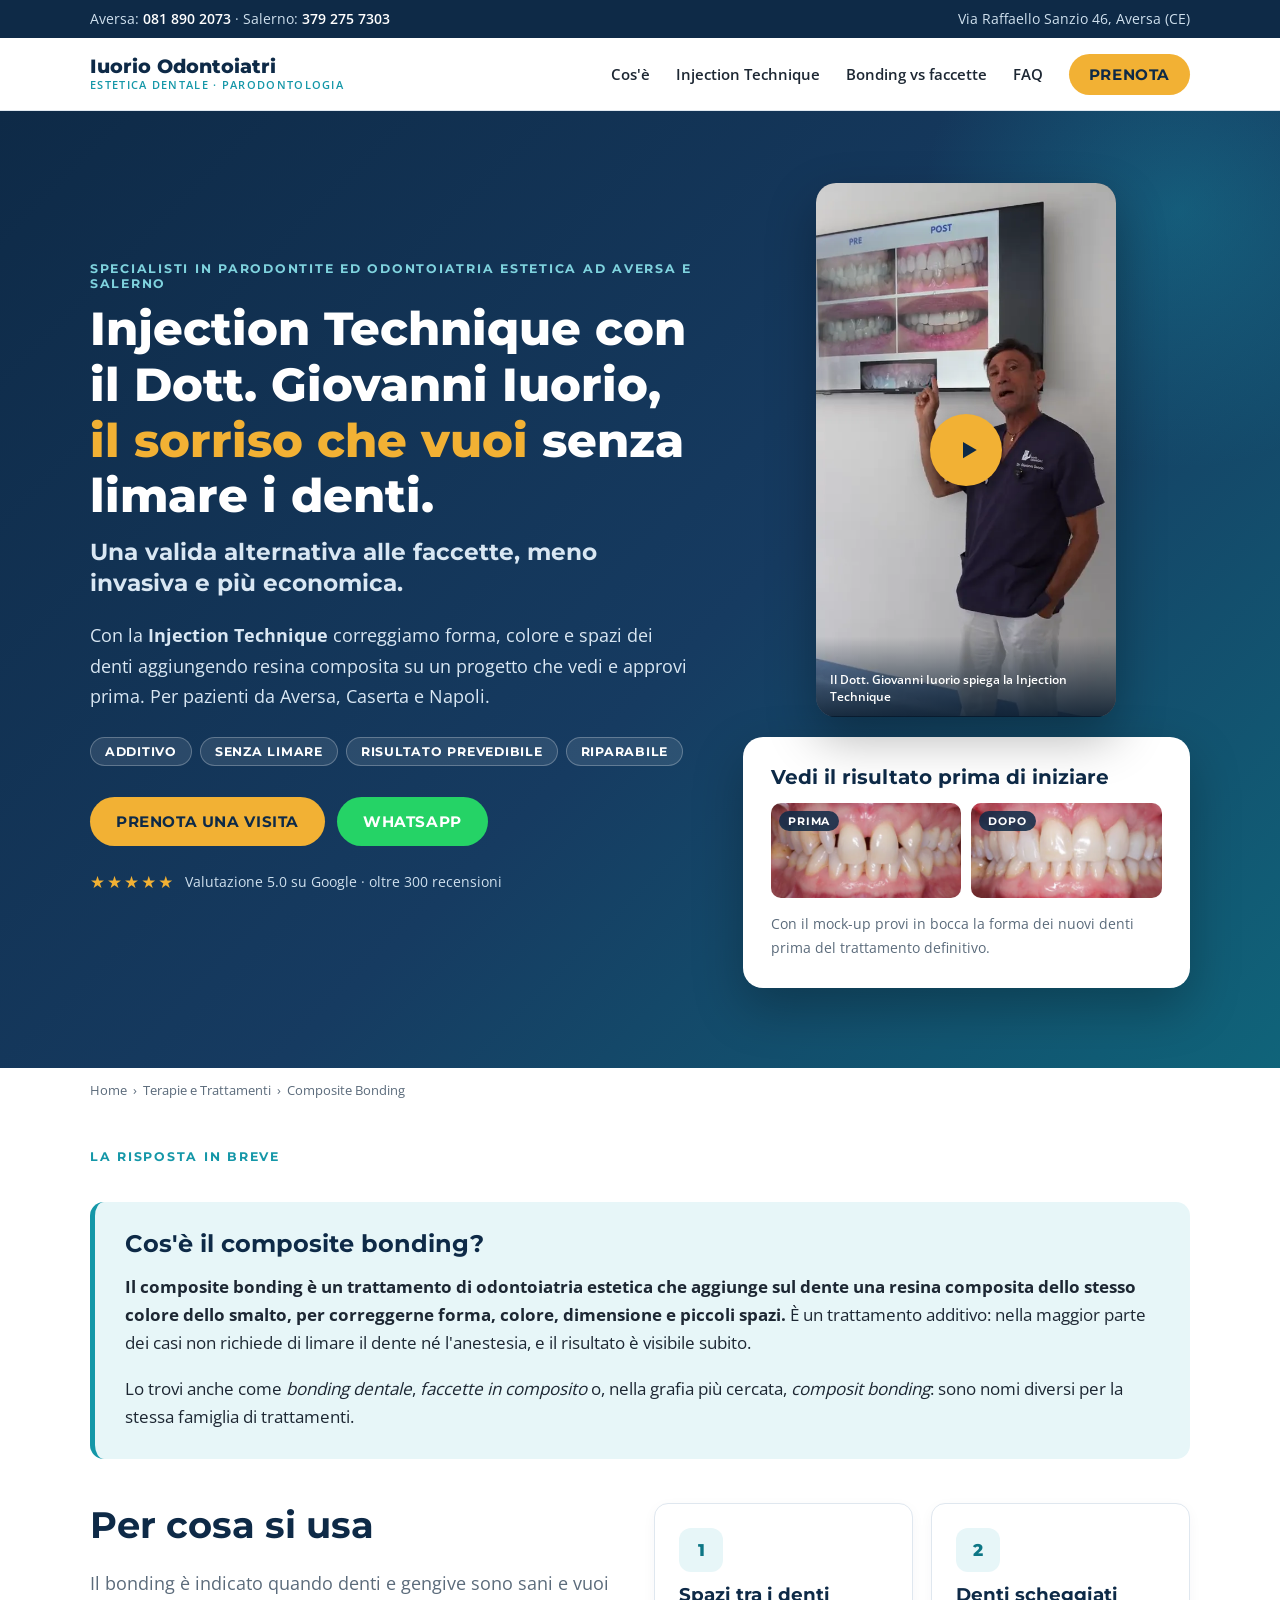
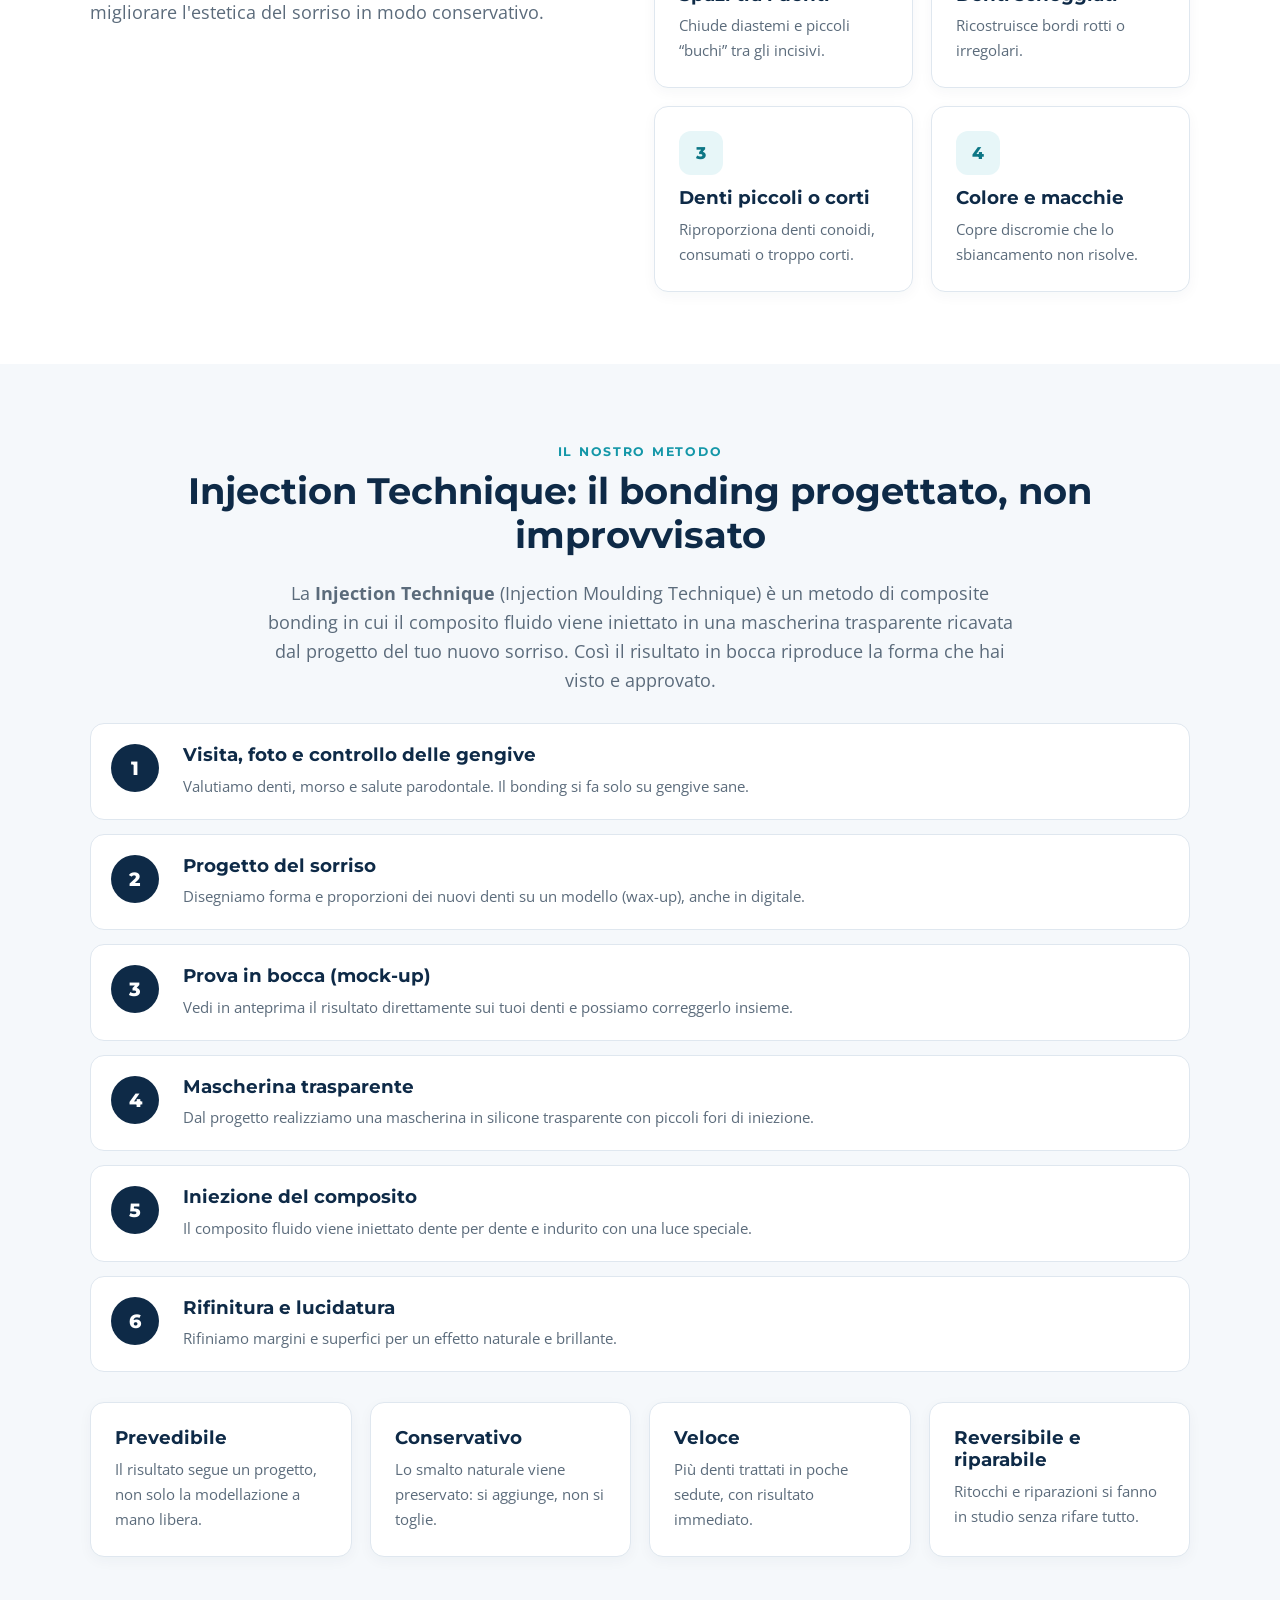
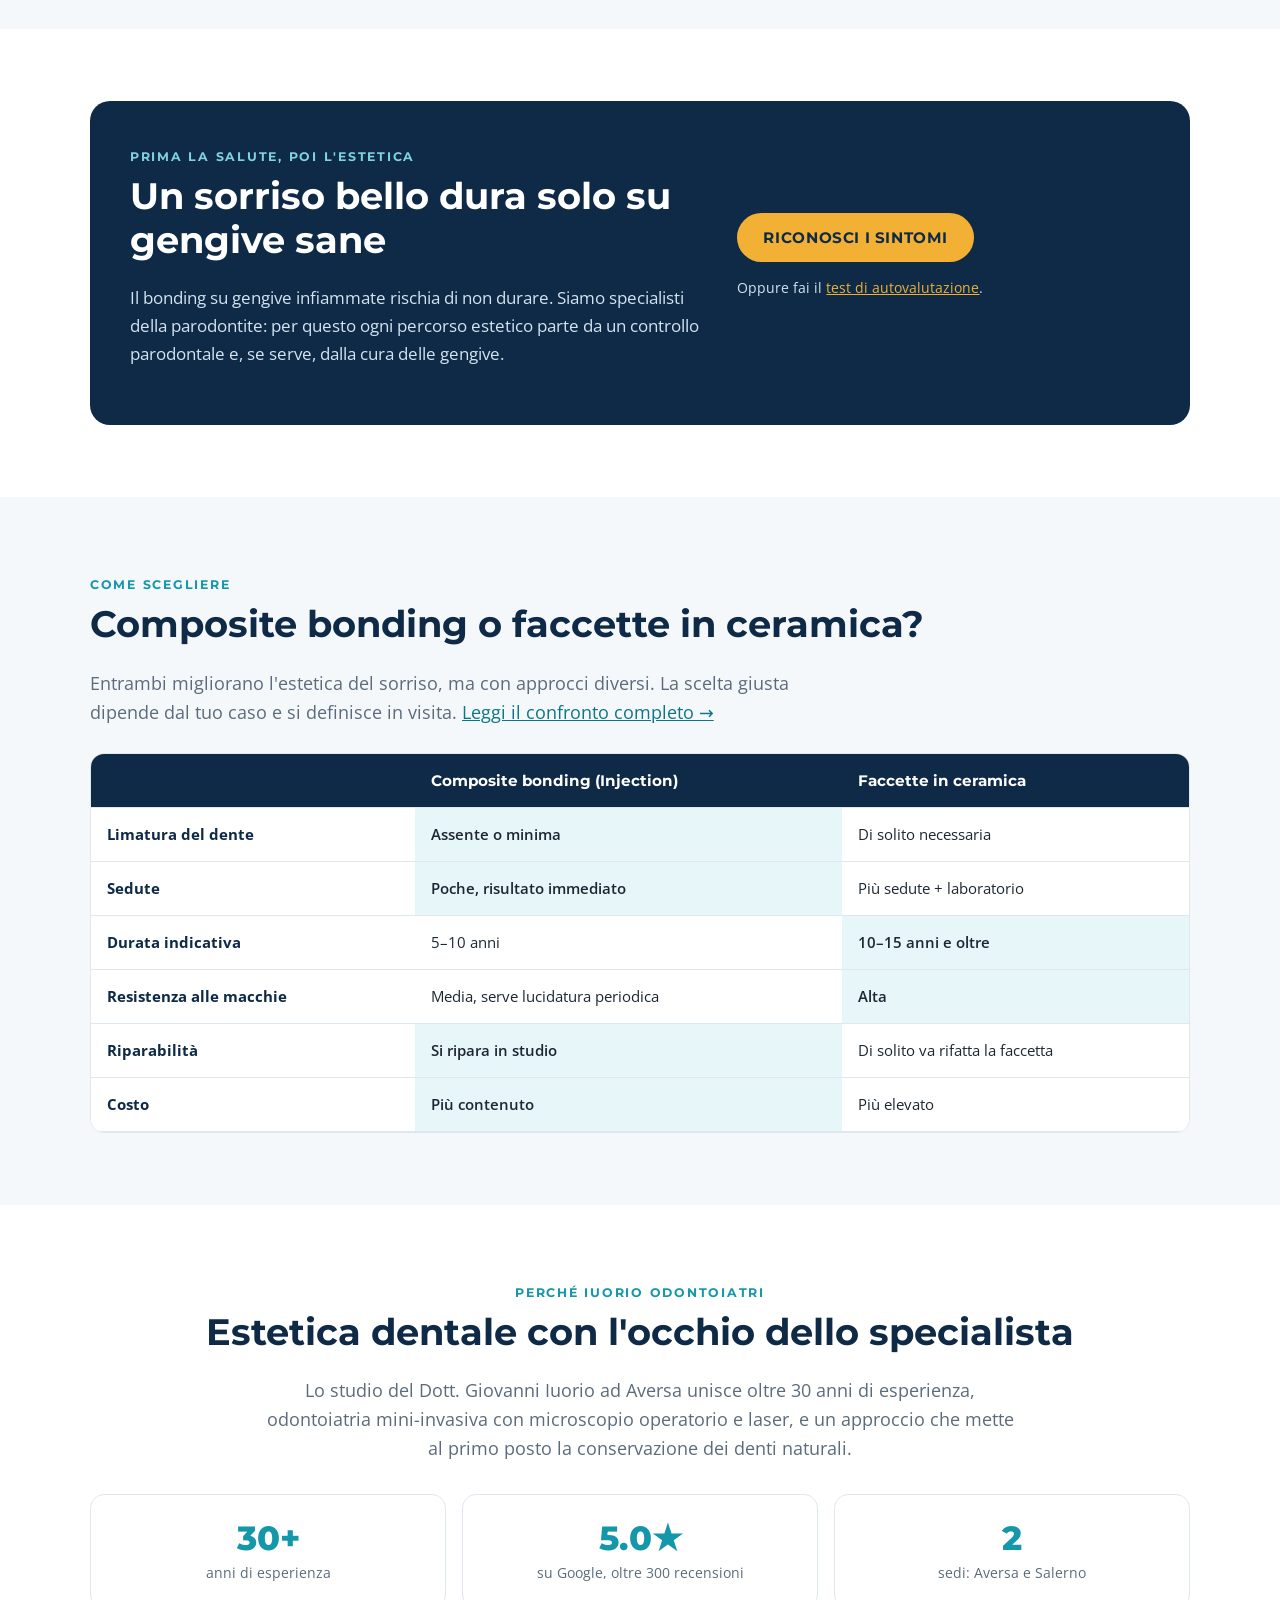
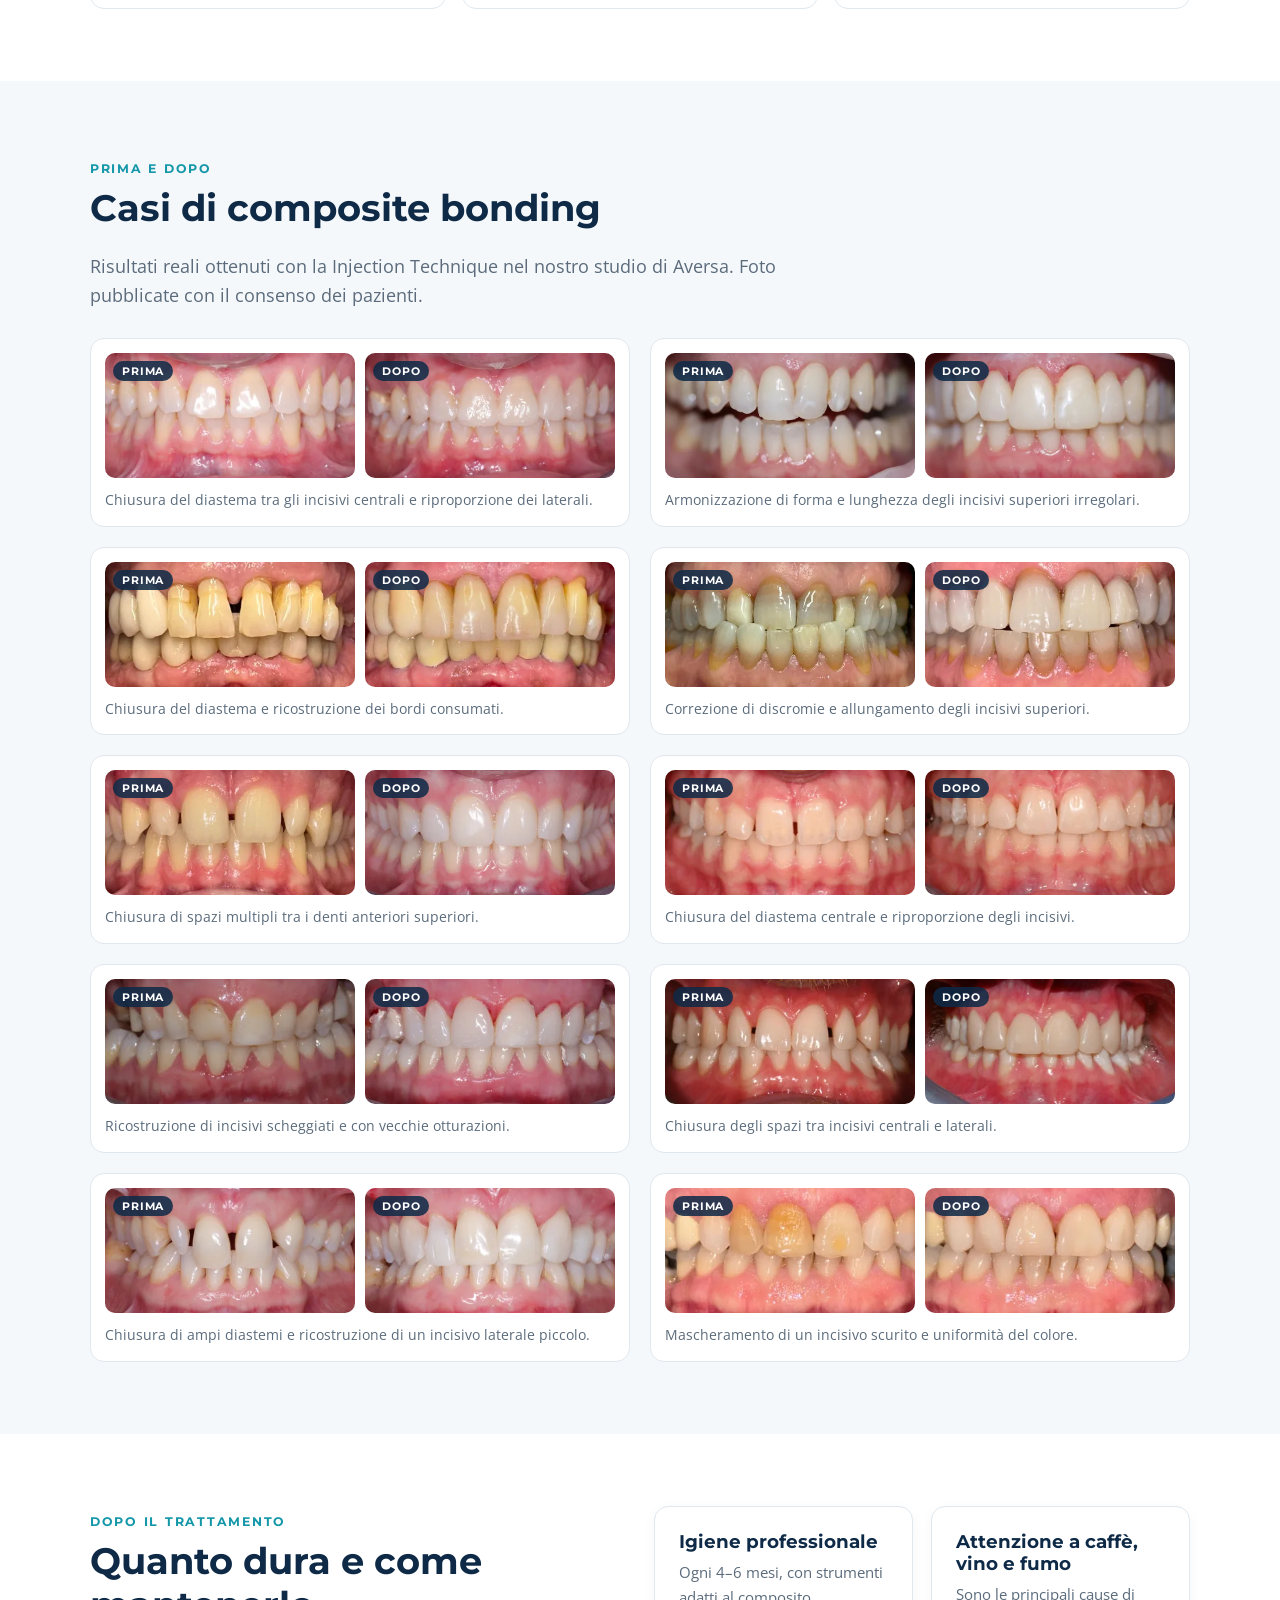
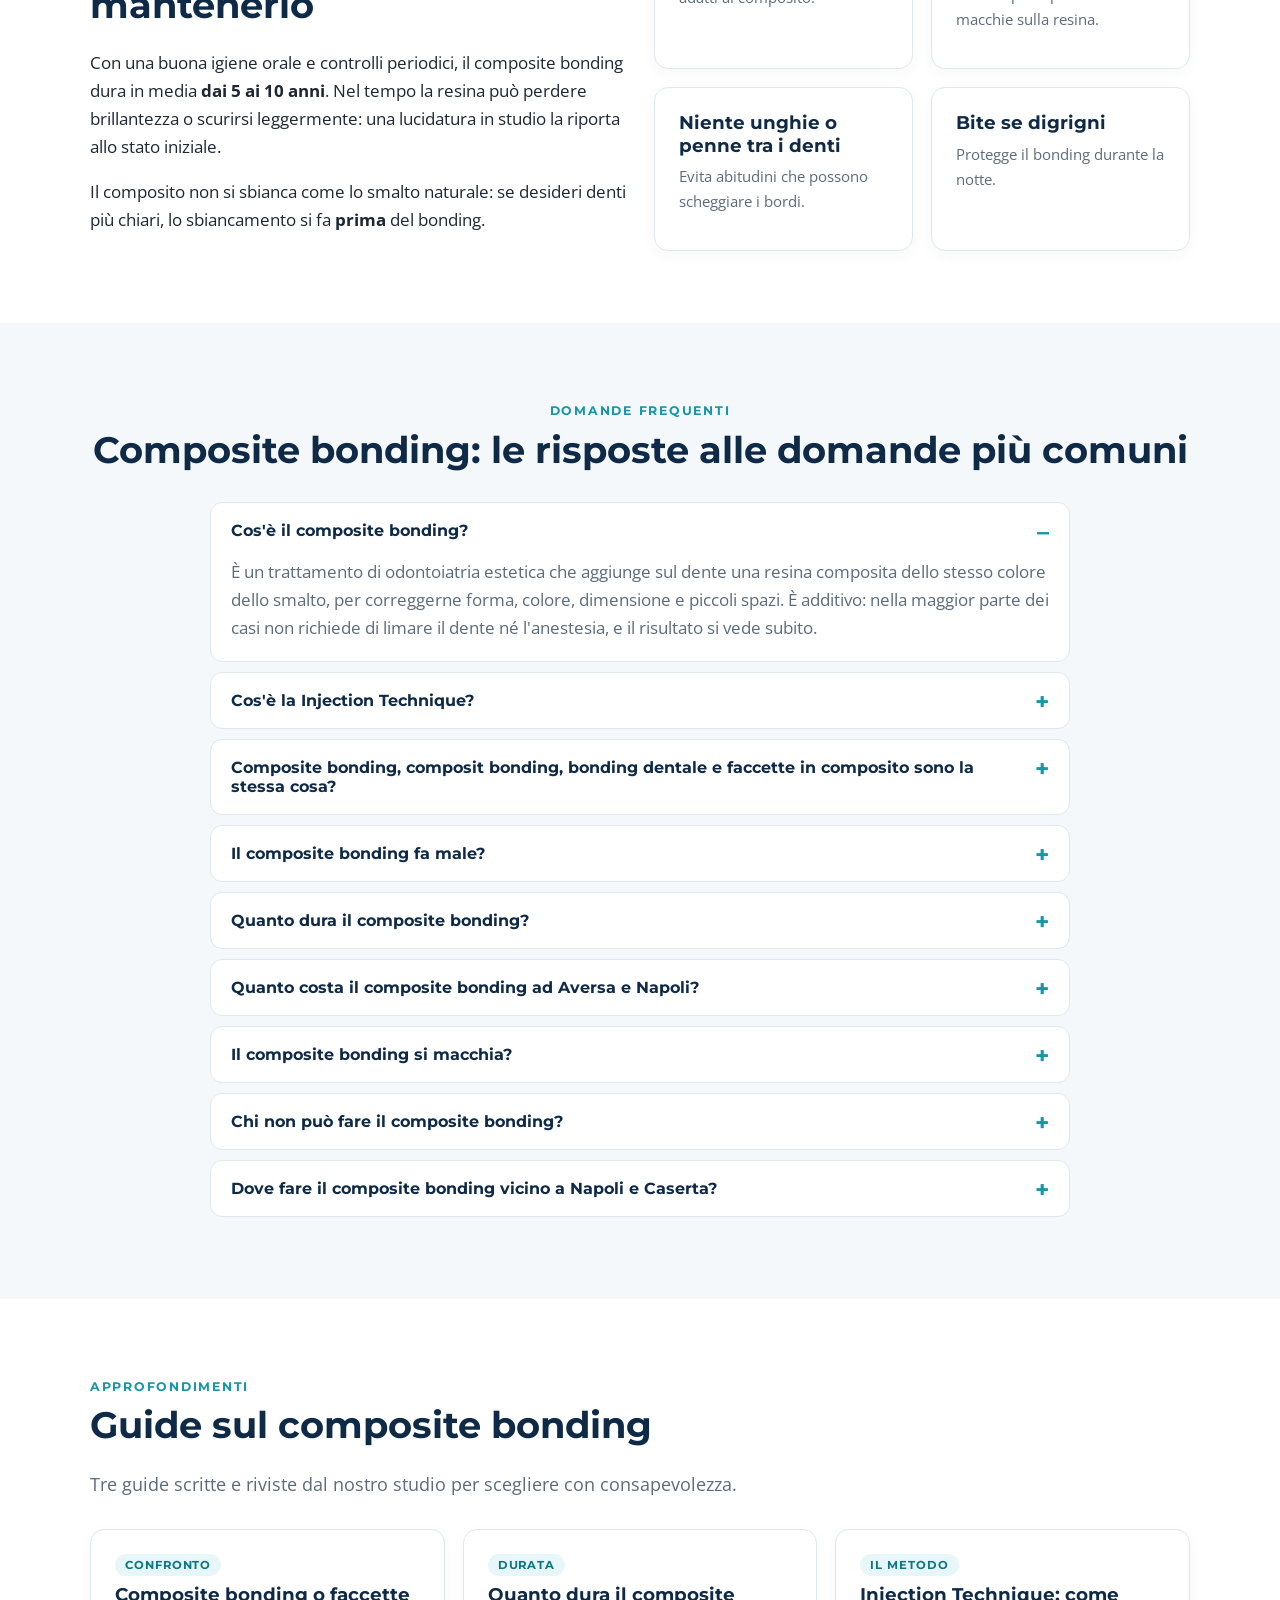
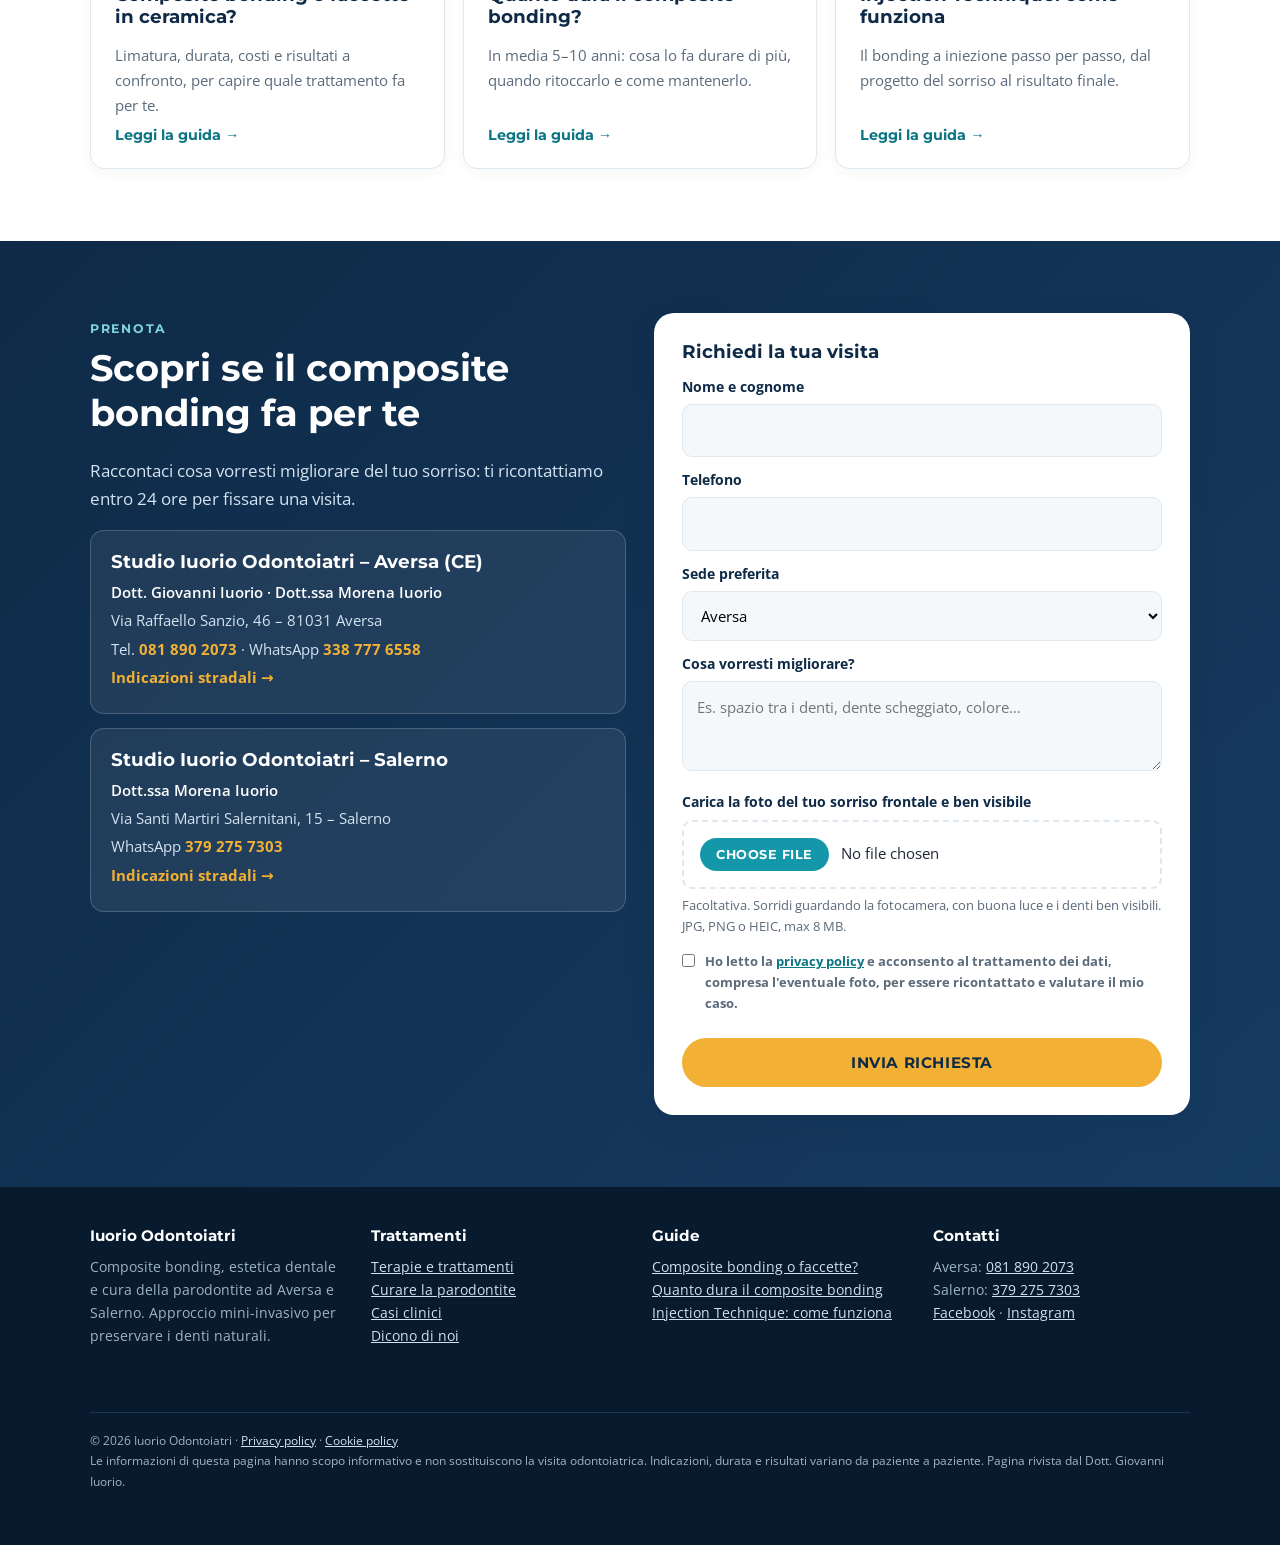
==== commit a9faad67: "Nuovo titolo dell'hero con il nome del Dott. Iuorio Co-Authored-By: Claude Opus 5.5 <noreply@anthrop" ====
--- a/index.html
+++ b/index.html
@@ -346,7 +346,7 @@
   <div class="wrap">
     <div>
       <span class="eyebrow" style="color:#7fd3de">Specialisti in Parodontite ed Odontoiatria Estetica ad Aversa e Salerno</span>
-      <h1 id="h1">Injection Technique a Caserta, Napoli e Salerno: <span>il sorriso che vuoi</span> senza limare i denti. <small class="h1-sub">Una valida alternativa alle faccette, meno invasiva e più economica.</small></h1>
+      <h1 id="h1">Injection Technique con il Dott. Giovanni Iuorio, <span>il sorriso che vuoi</span> senza limare i denti. <small class="h1-sub">Una valida alternativa alle faccette, meno invasiva e più economica.</small></h1>
       <p class="sub">Con la <strong>Injection Technique</strong> correggiamo forma, colore e spazi dei denti aggiungendo resina composita su un progetto che vedi e approvi prima. Per pazienti da Aversa, Caserta e Napoli.</p>
       <div class="pills"><span>Additivo</span><span>Senza limare</span><span>Risultato prevedibile</span><span>Riparabile</span></div>
       <div class="cta-row">
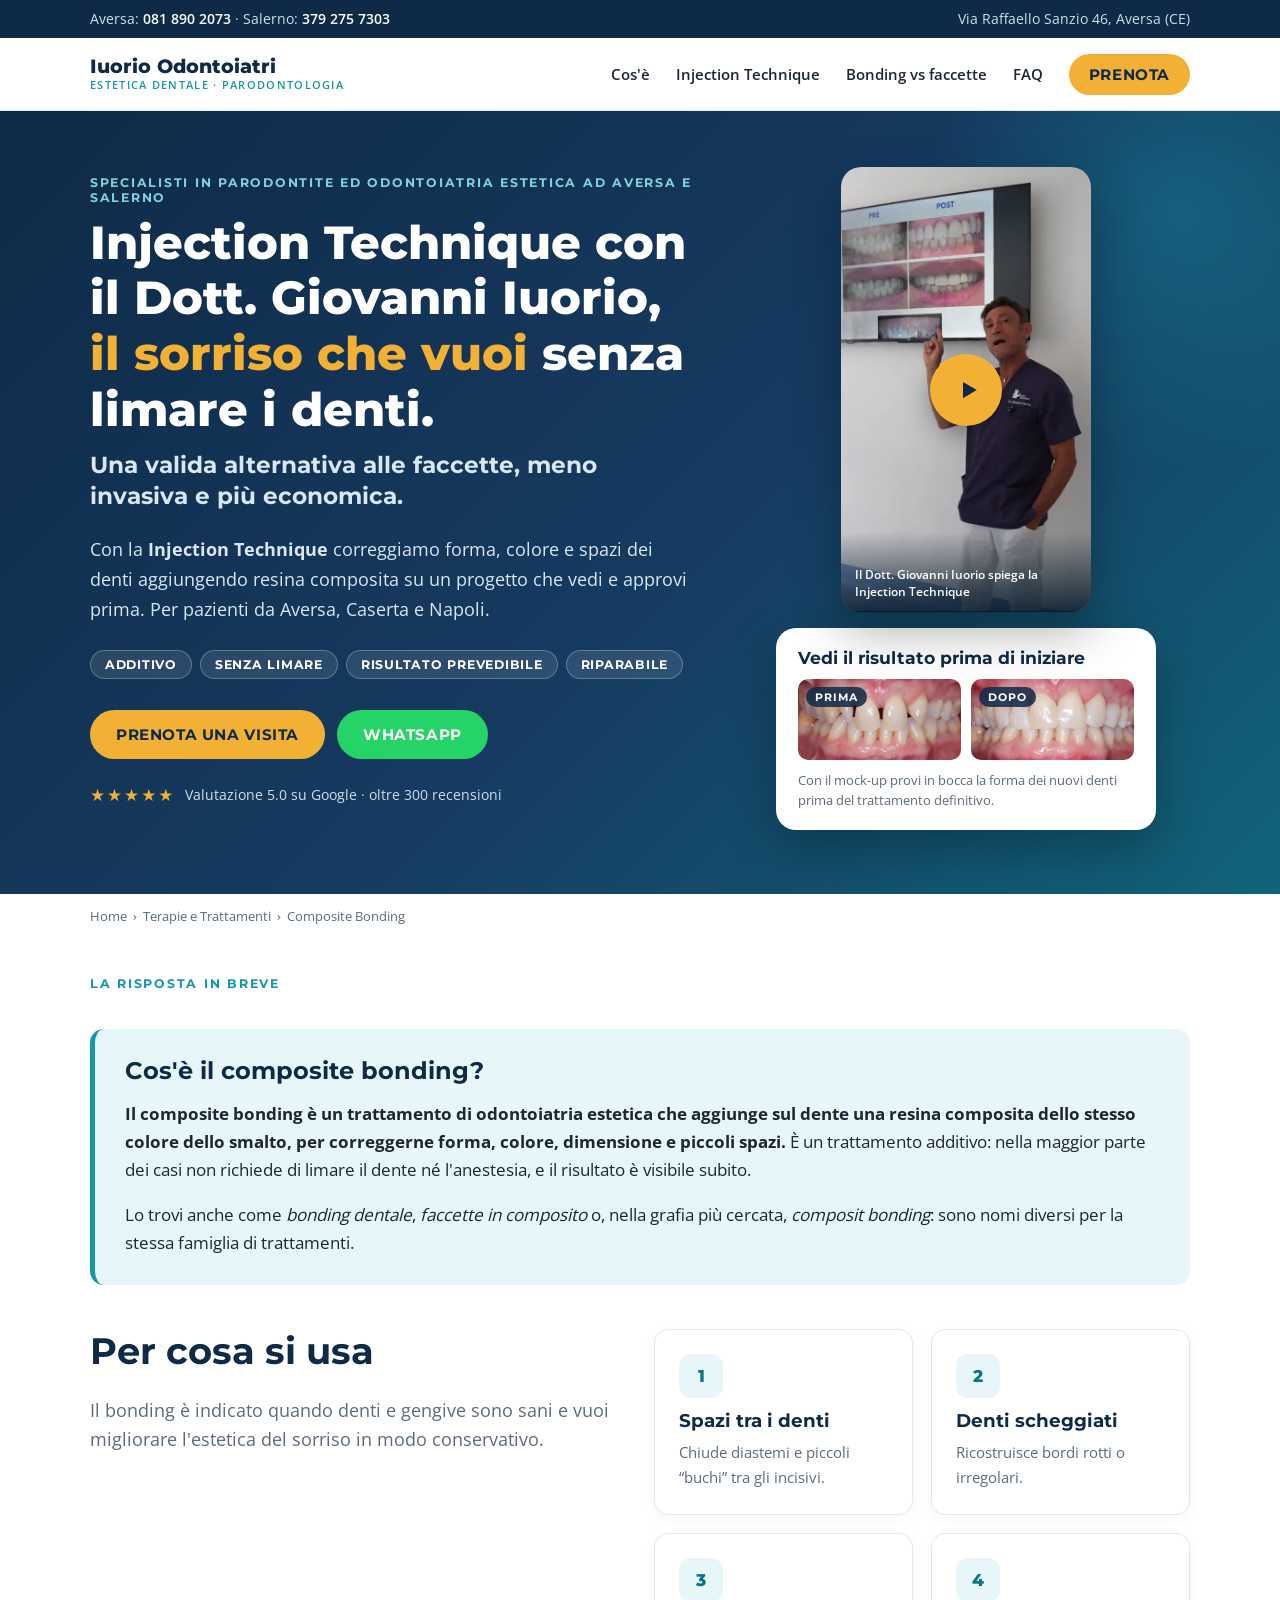
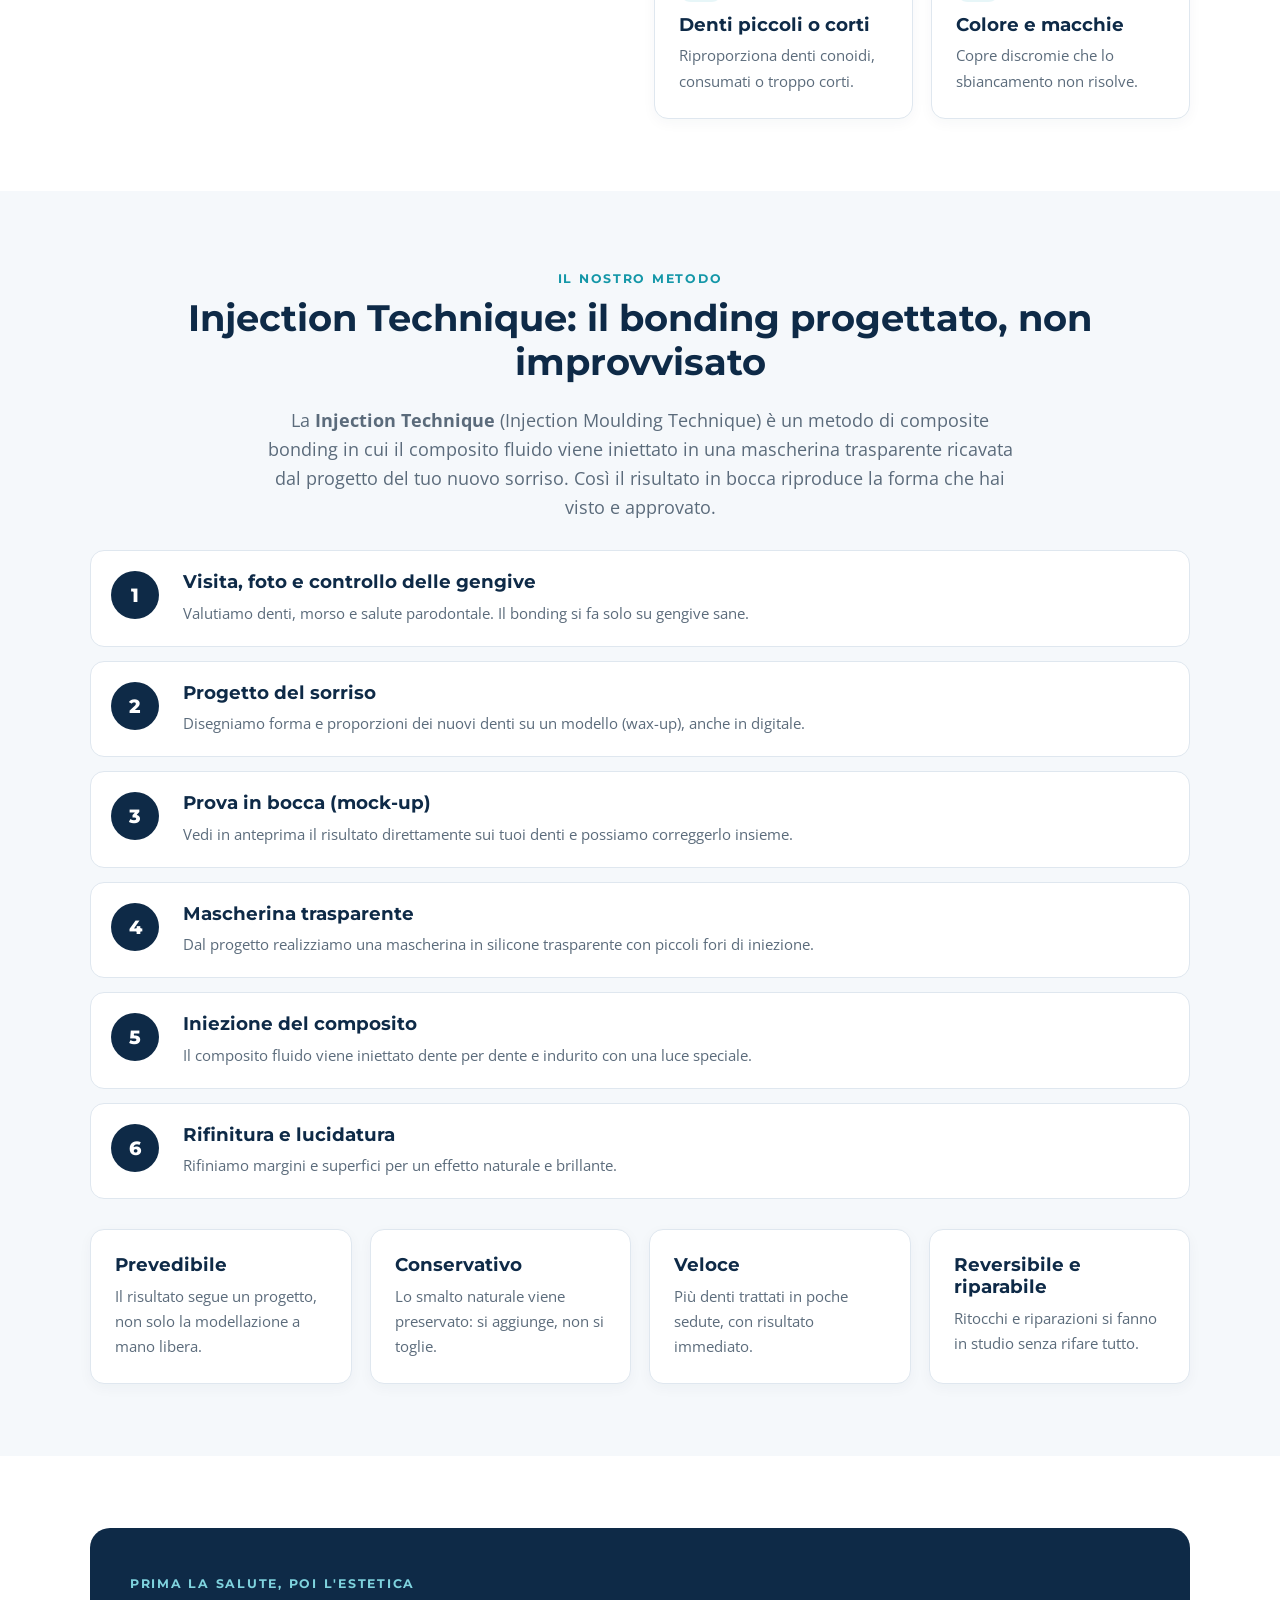
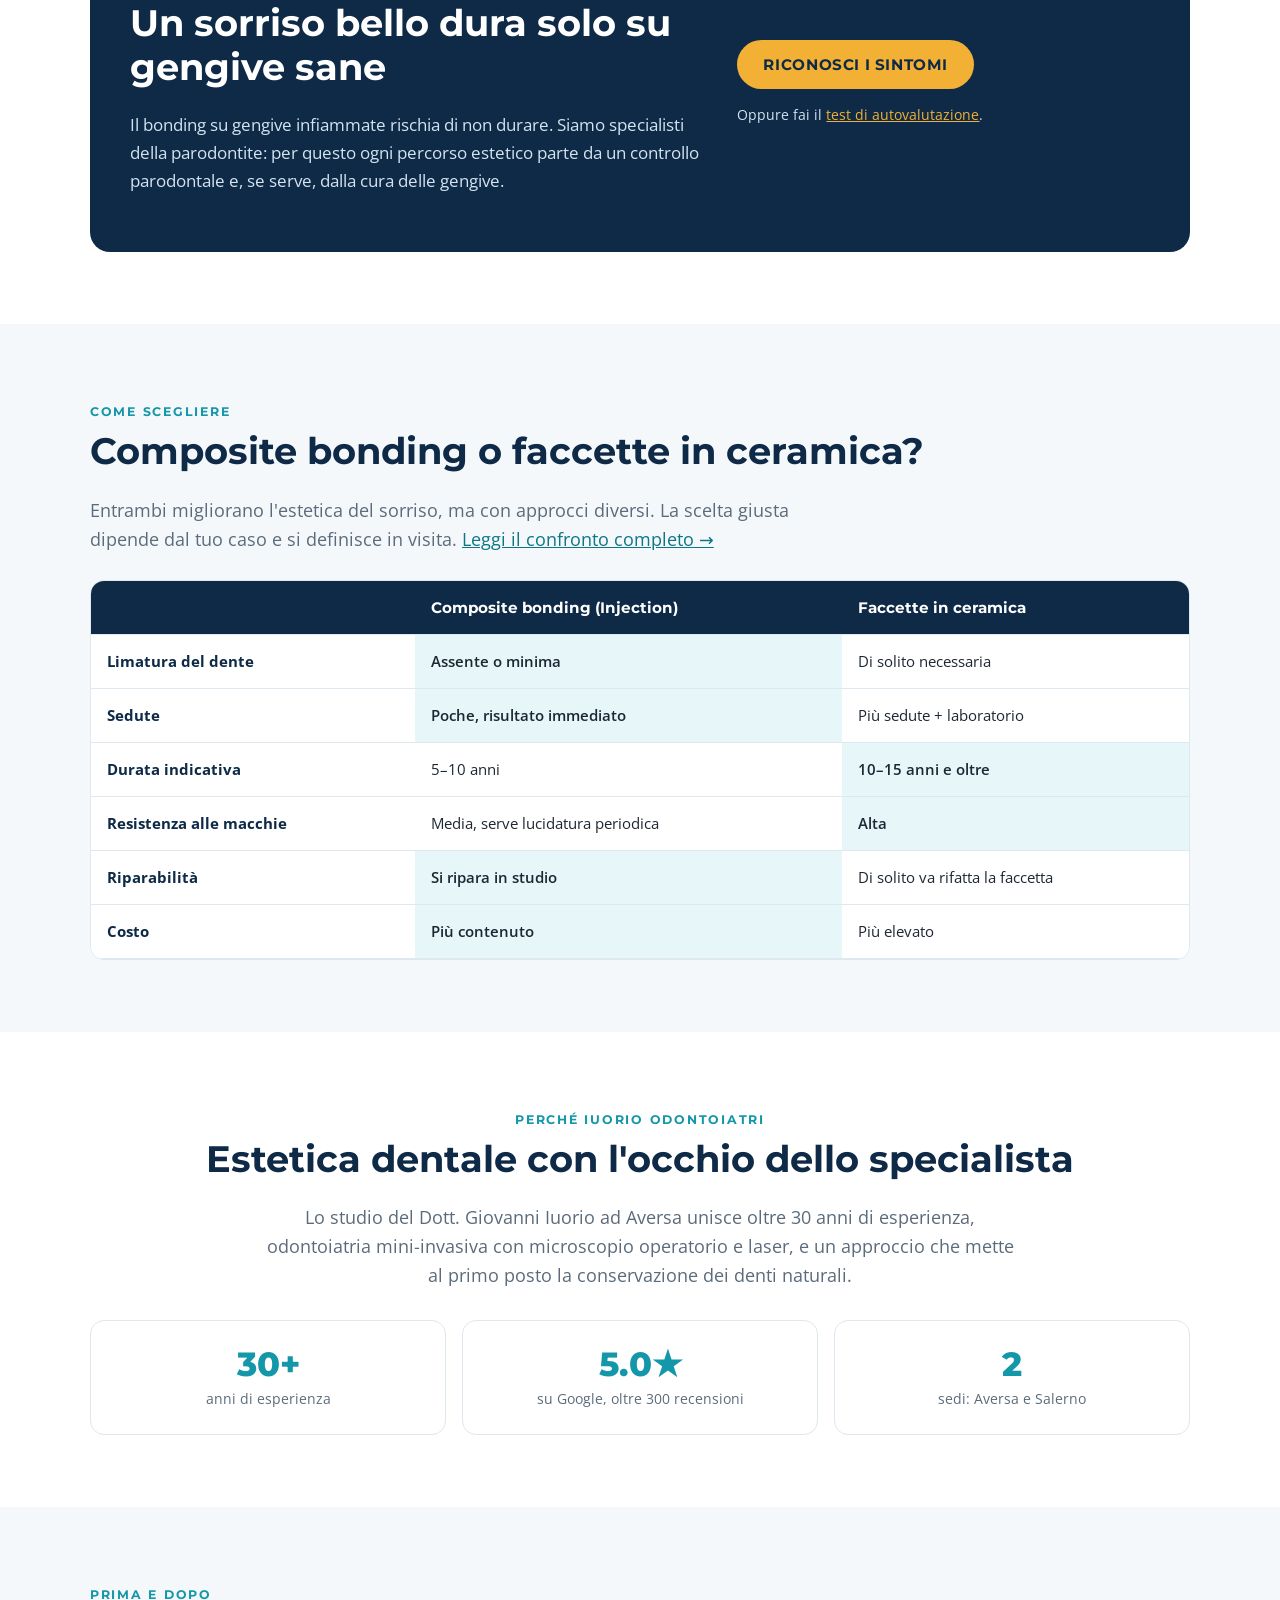
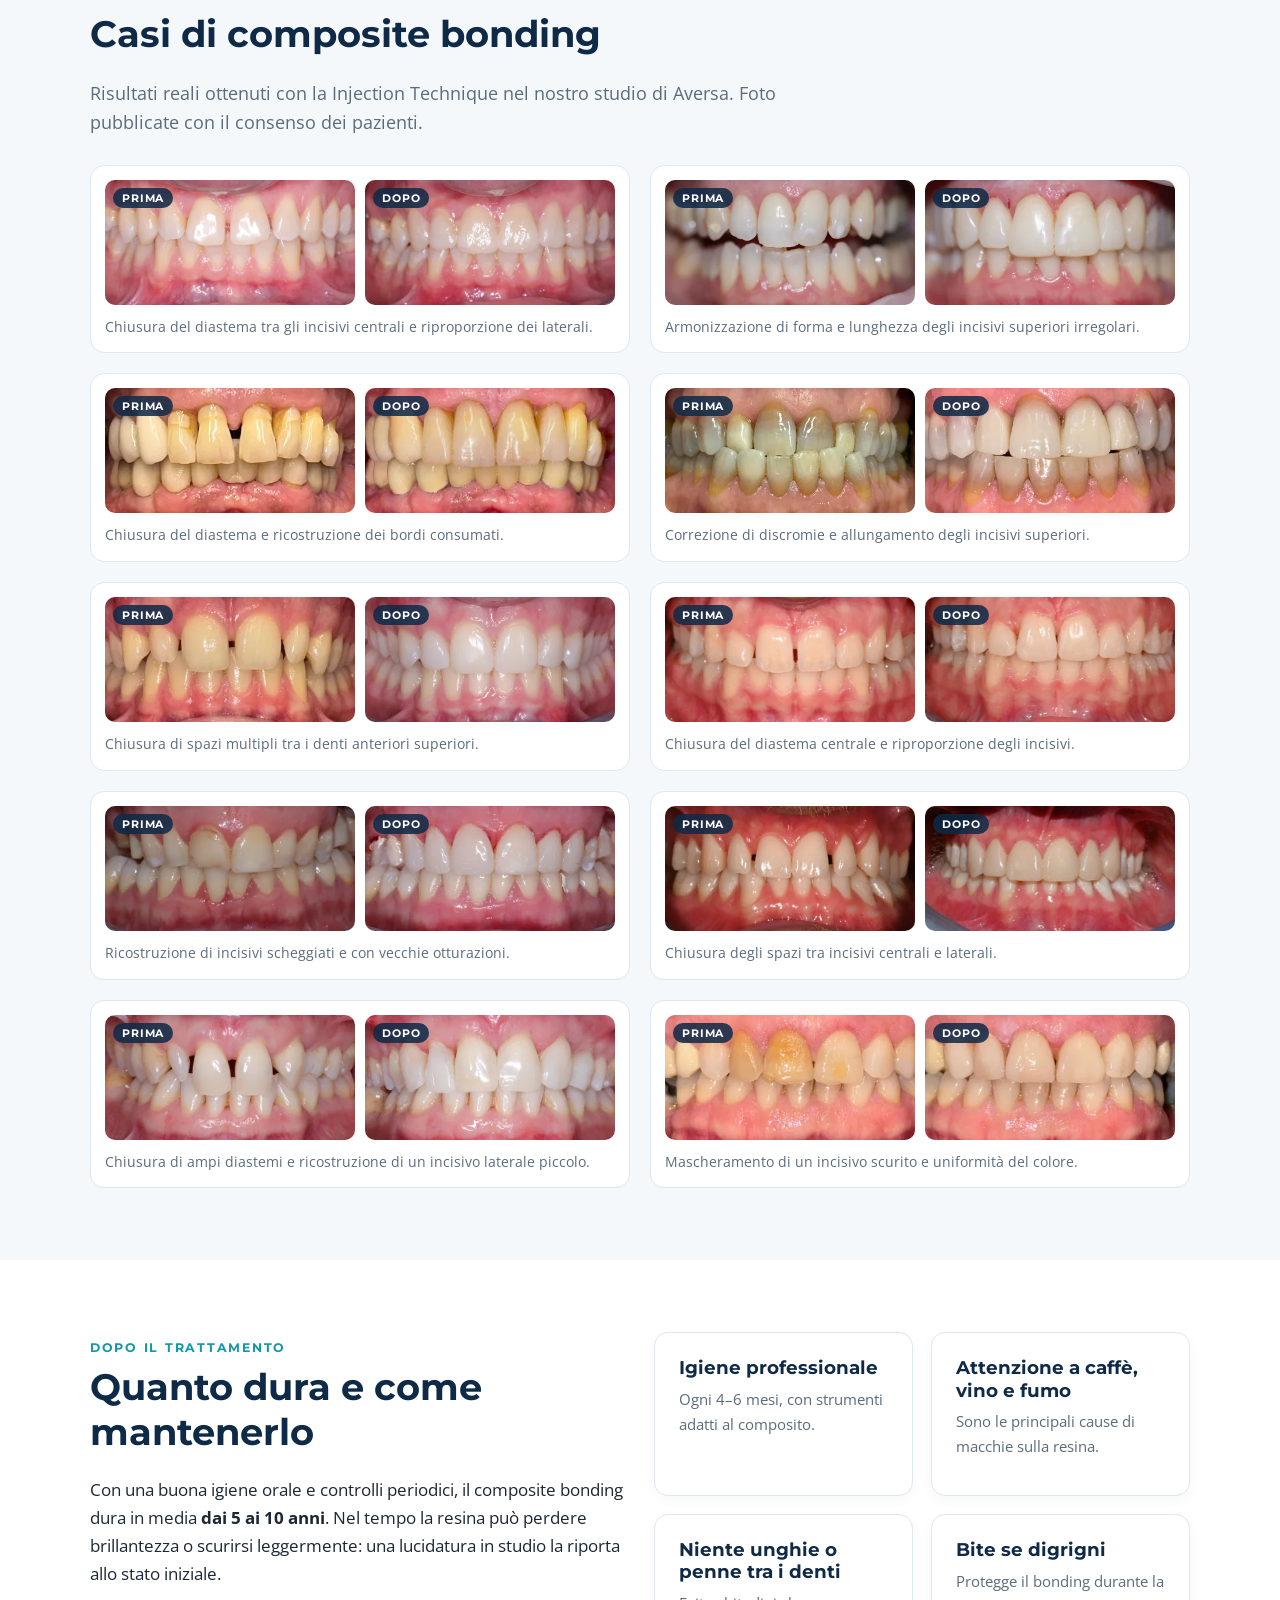
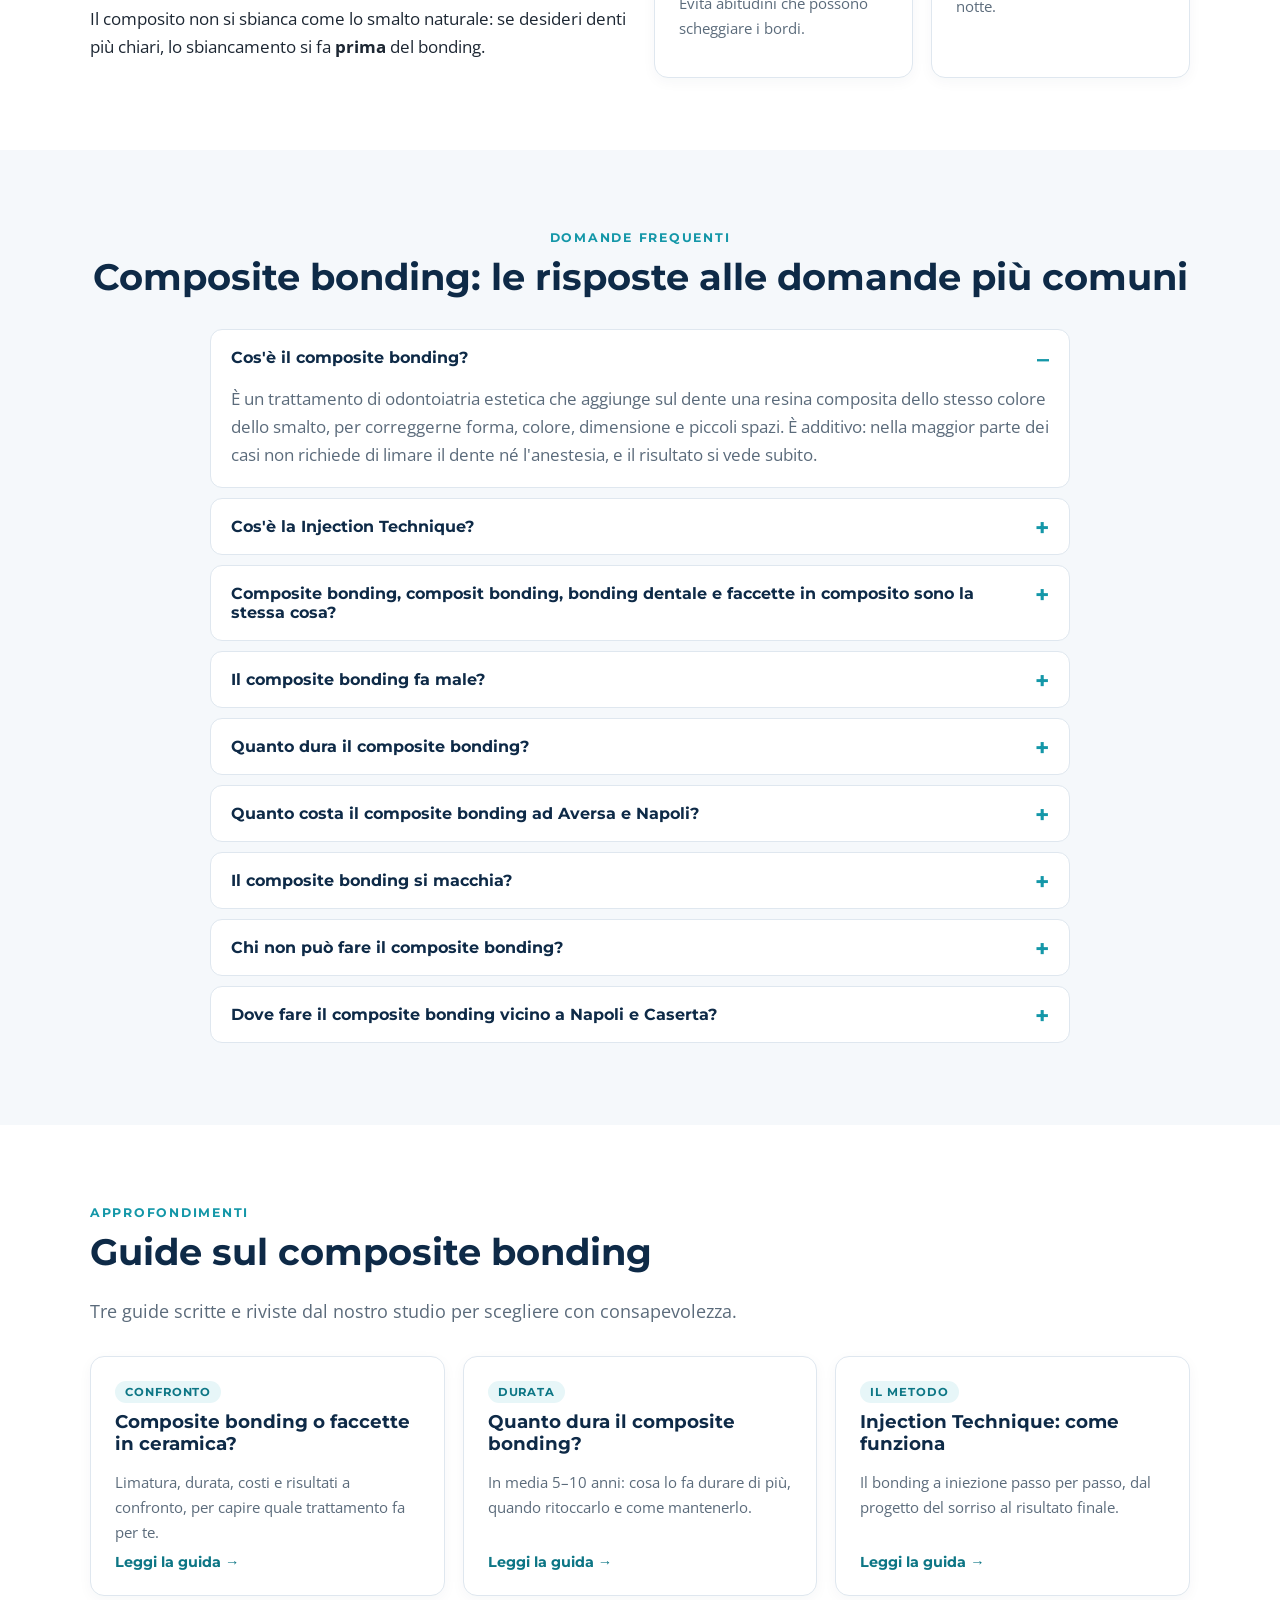
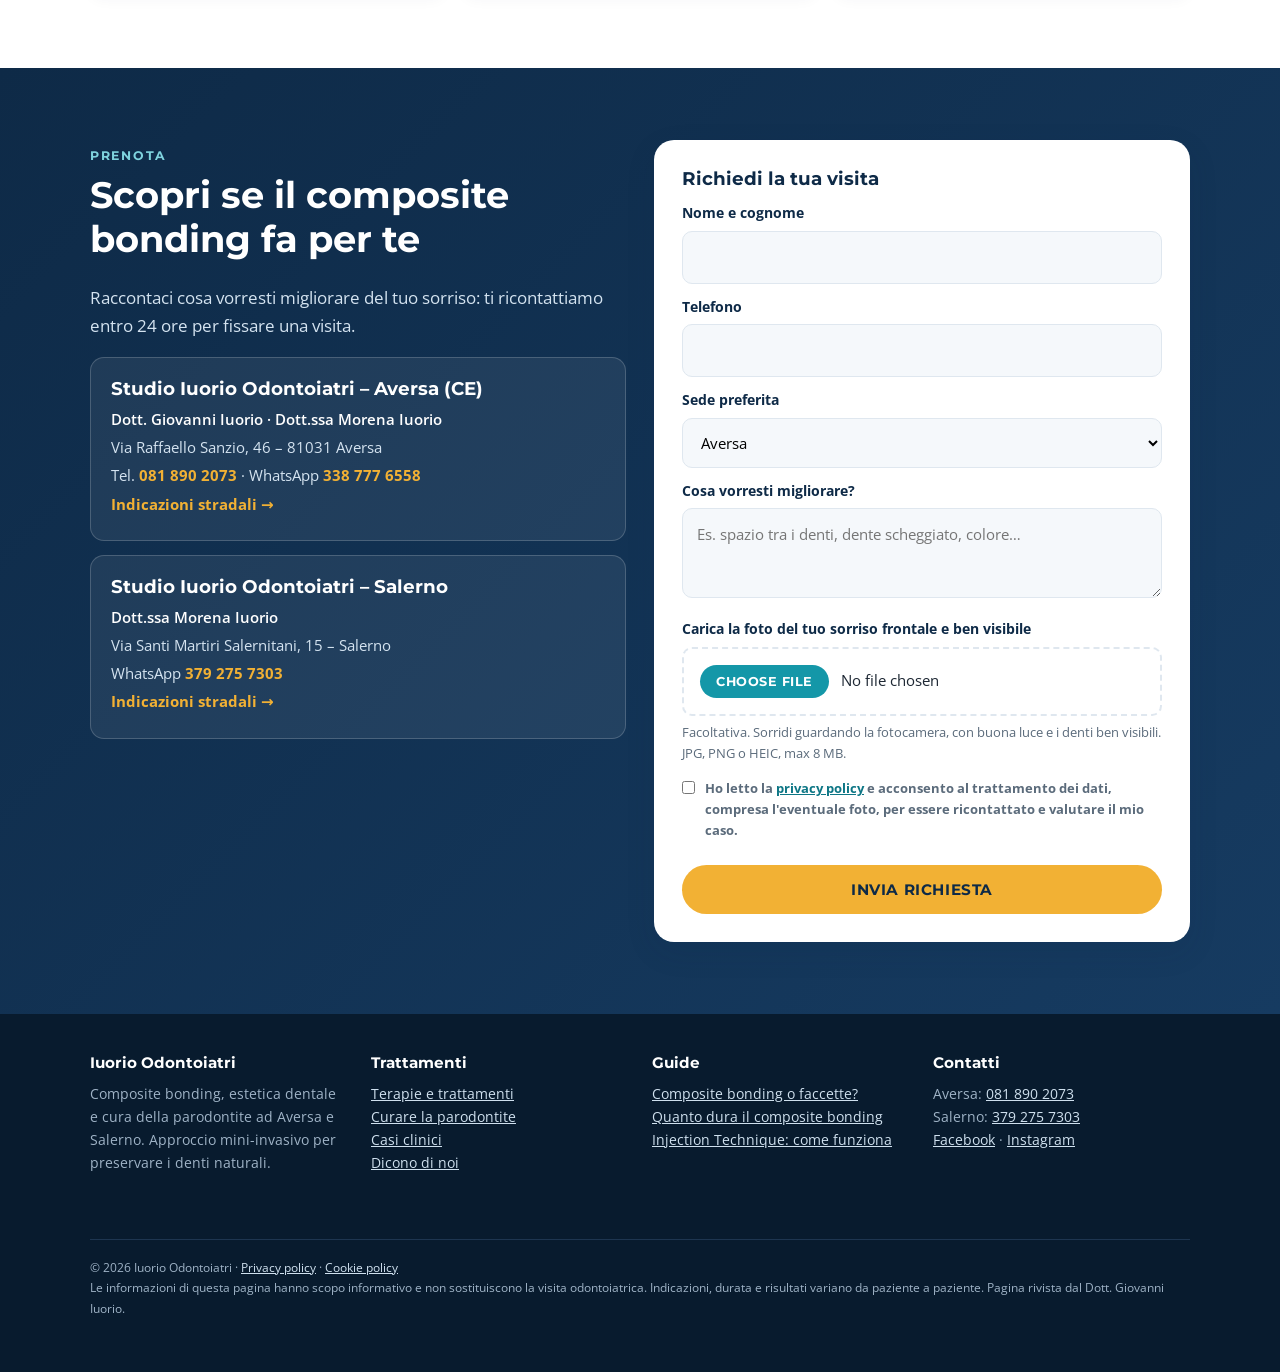
==== commit 29f56216: "Hero più equilibrato su desktop: video più piccolo e riquadro risultato compatto Co-Authored-By: Cla" ====
--- a/index.html
+++ b/index.html
@@ -215,6 +215,15 @@
 .vsound{position:absolute;top:12px;right:12px;display:none;align-items:center;gap:6px;border:0;border-radius:30px;padding:7px 12px;background:rgba(8,27,46,.75);color:#fff;font:700 .72rem "Montserrat",sans-serif;text-transform:uppercase;letter-spacing:.04em;cursor:pointer}
 .hero-video.playing.muted .vsound{display:inline-flex}
 @media(max-width:900px){.hero-side{margin-top:8px}}
+@media(min-width:901px){
+  .hero{padding:56px 0 64px}
+  .hero-side{gap:16px}
+  .hero-video{max-width:250px}
+  .hero-side .hero-card{max-width:380px;padding:20px 22px}
+  .hero-side .hero-card h2{font-size:1.08rem;margin-bottom:.2em}
+  .hero-side .hero-card .ba{margin:10px 0}
+  .hero-side .hero-card p{font-size:.84rem;line-height:1.5}
+}
 .hero-card{background:#fff;color:var(--ink);border-radius:20px;padding:28px;box-shadow:0 20px 50px rgba(0,0,0,.25)}
 .hero-card h2{font-size:1.25rem;margin-bottom:.5em}
 .ba{display:grid;grid-template-columns:1fr 1fr;gap:10px;margin:14px 0}
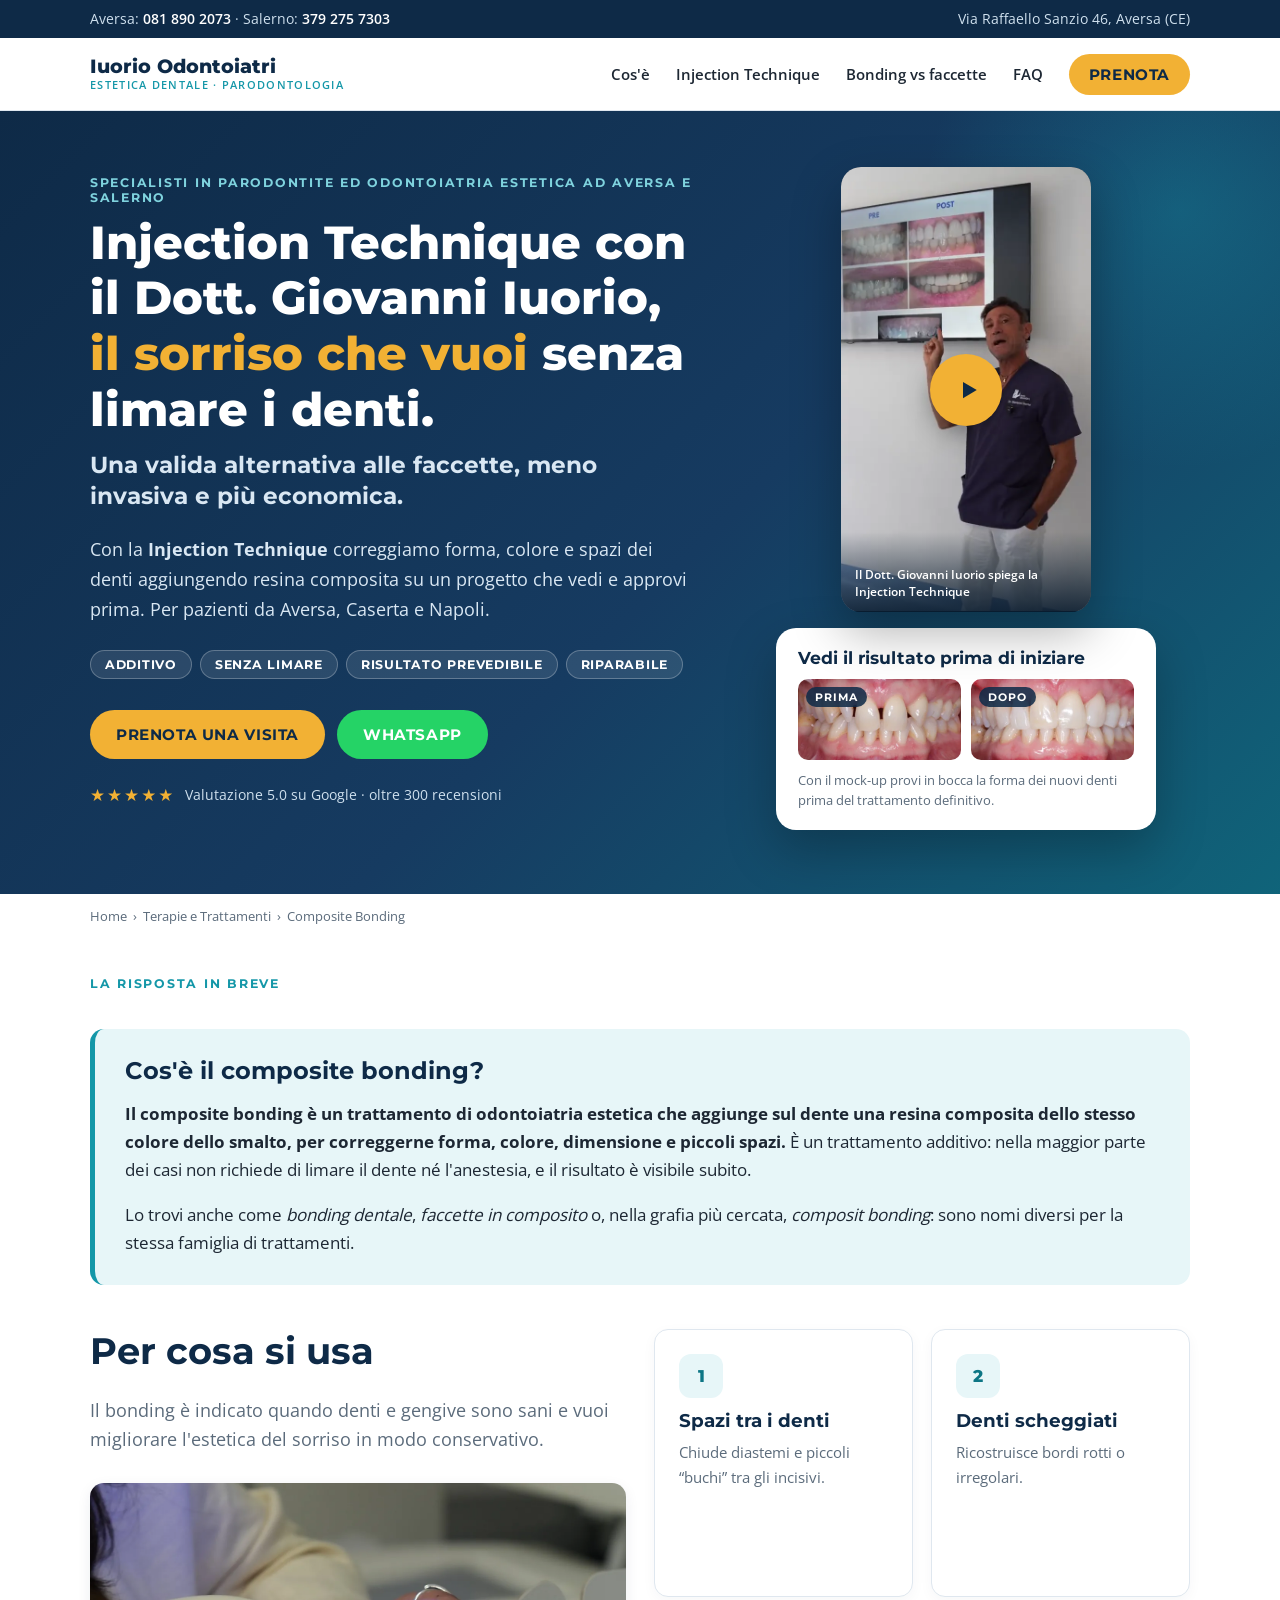
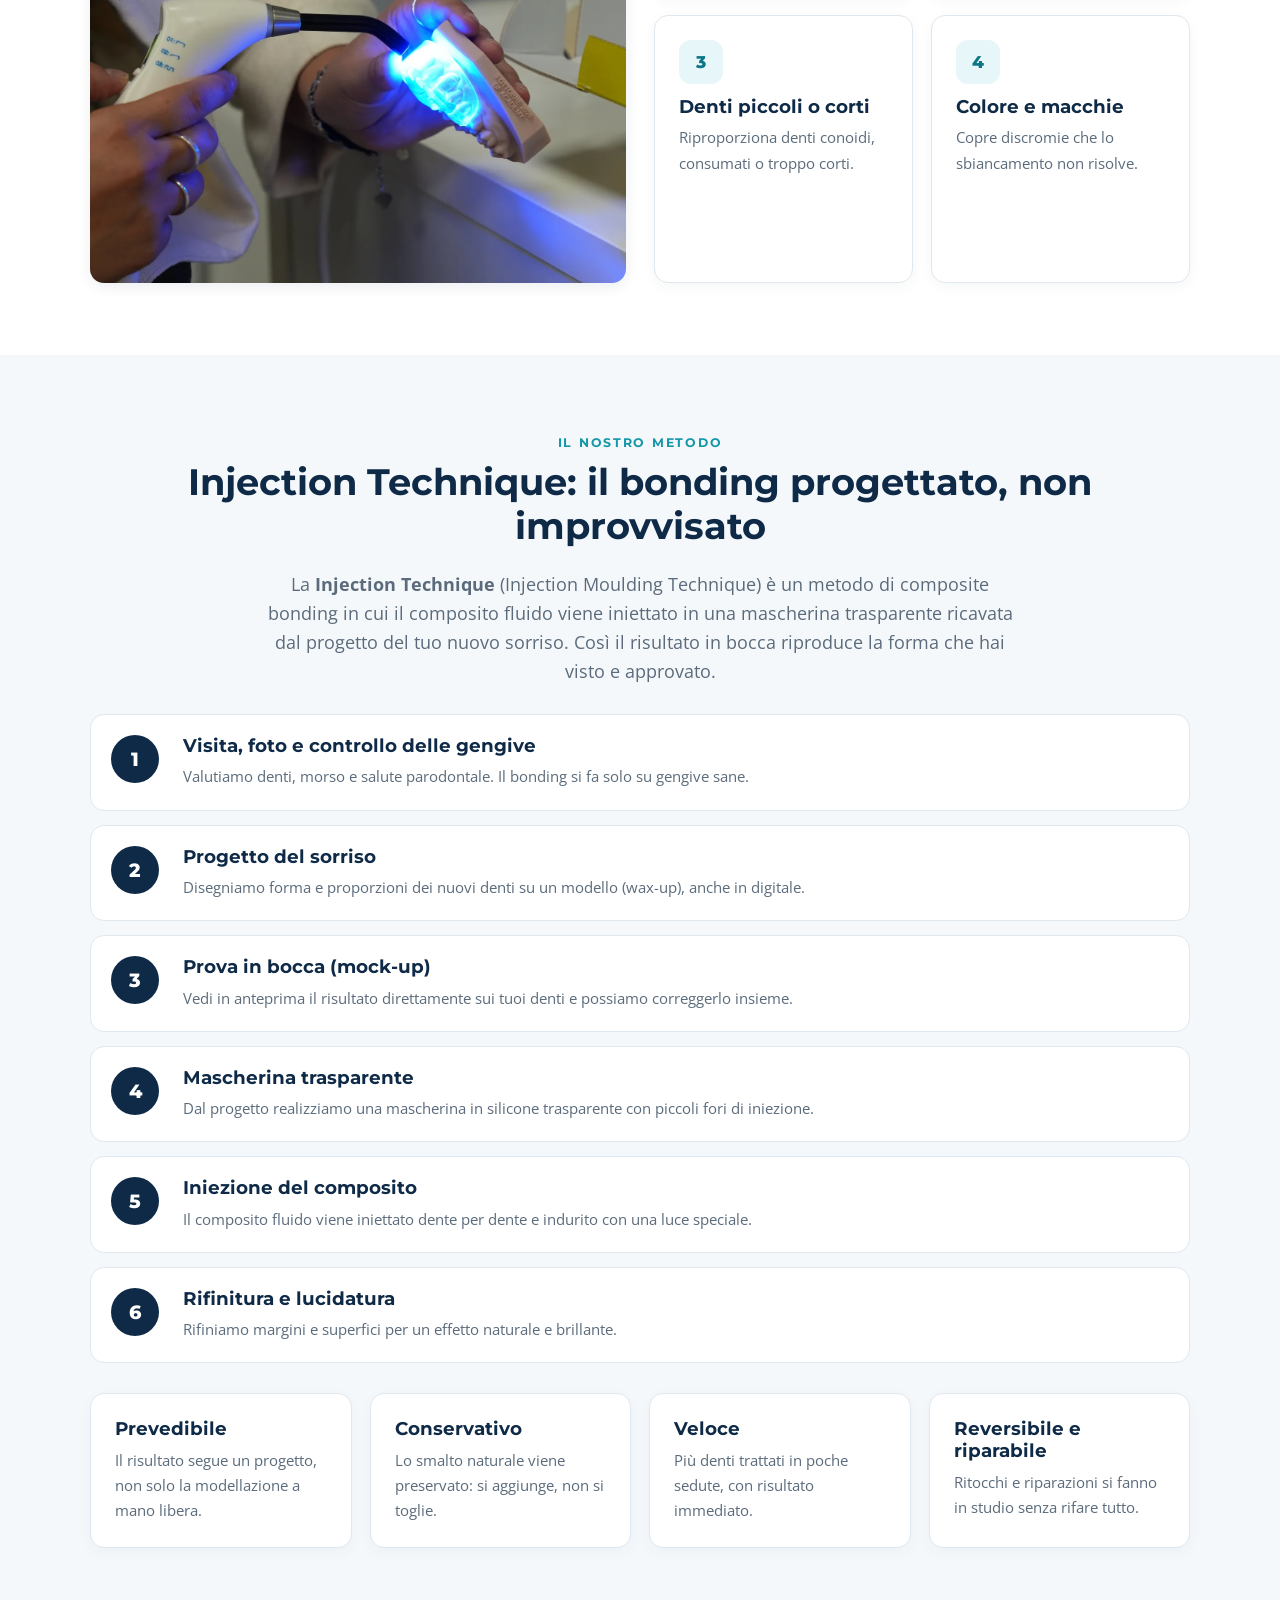
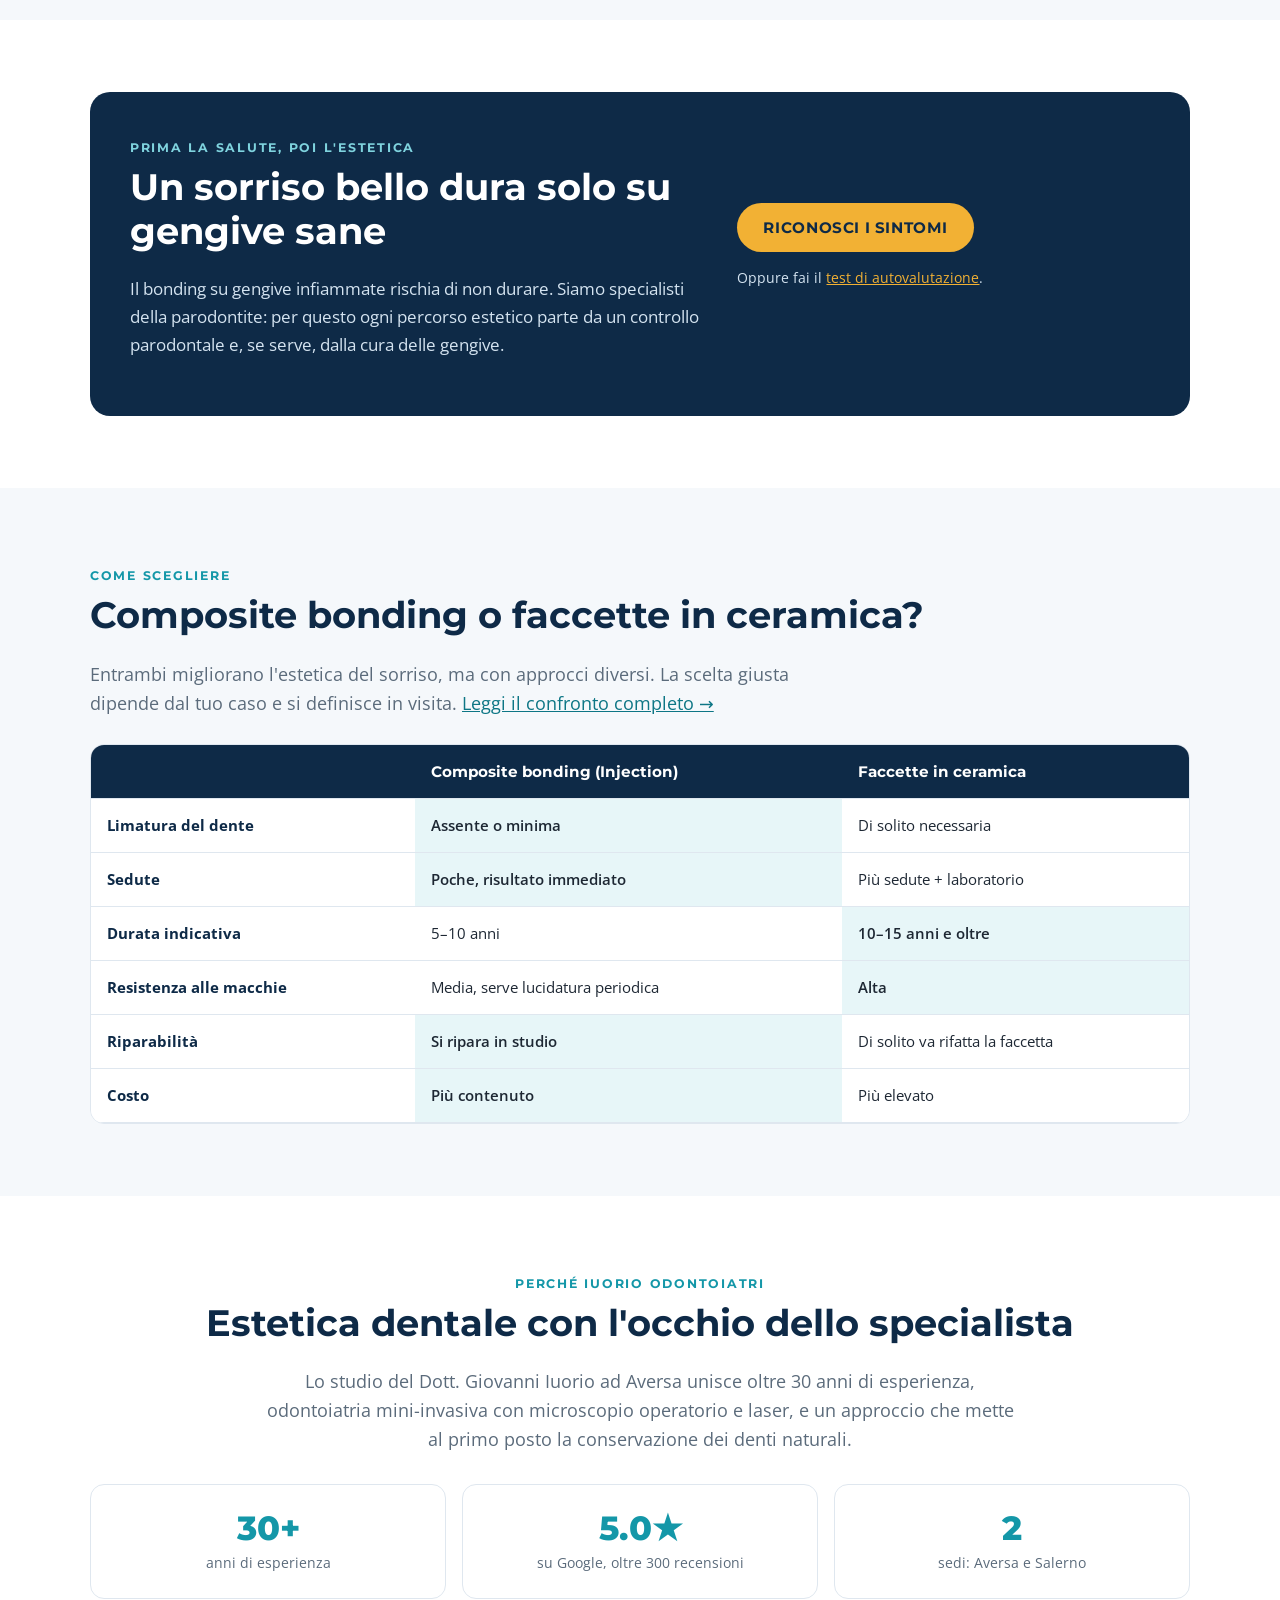
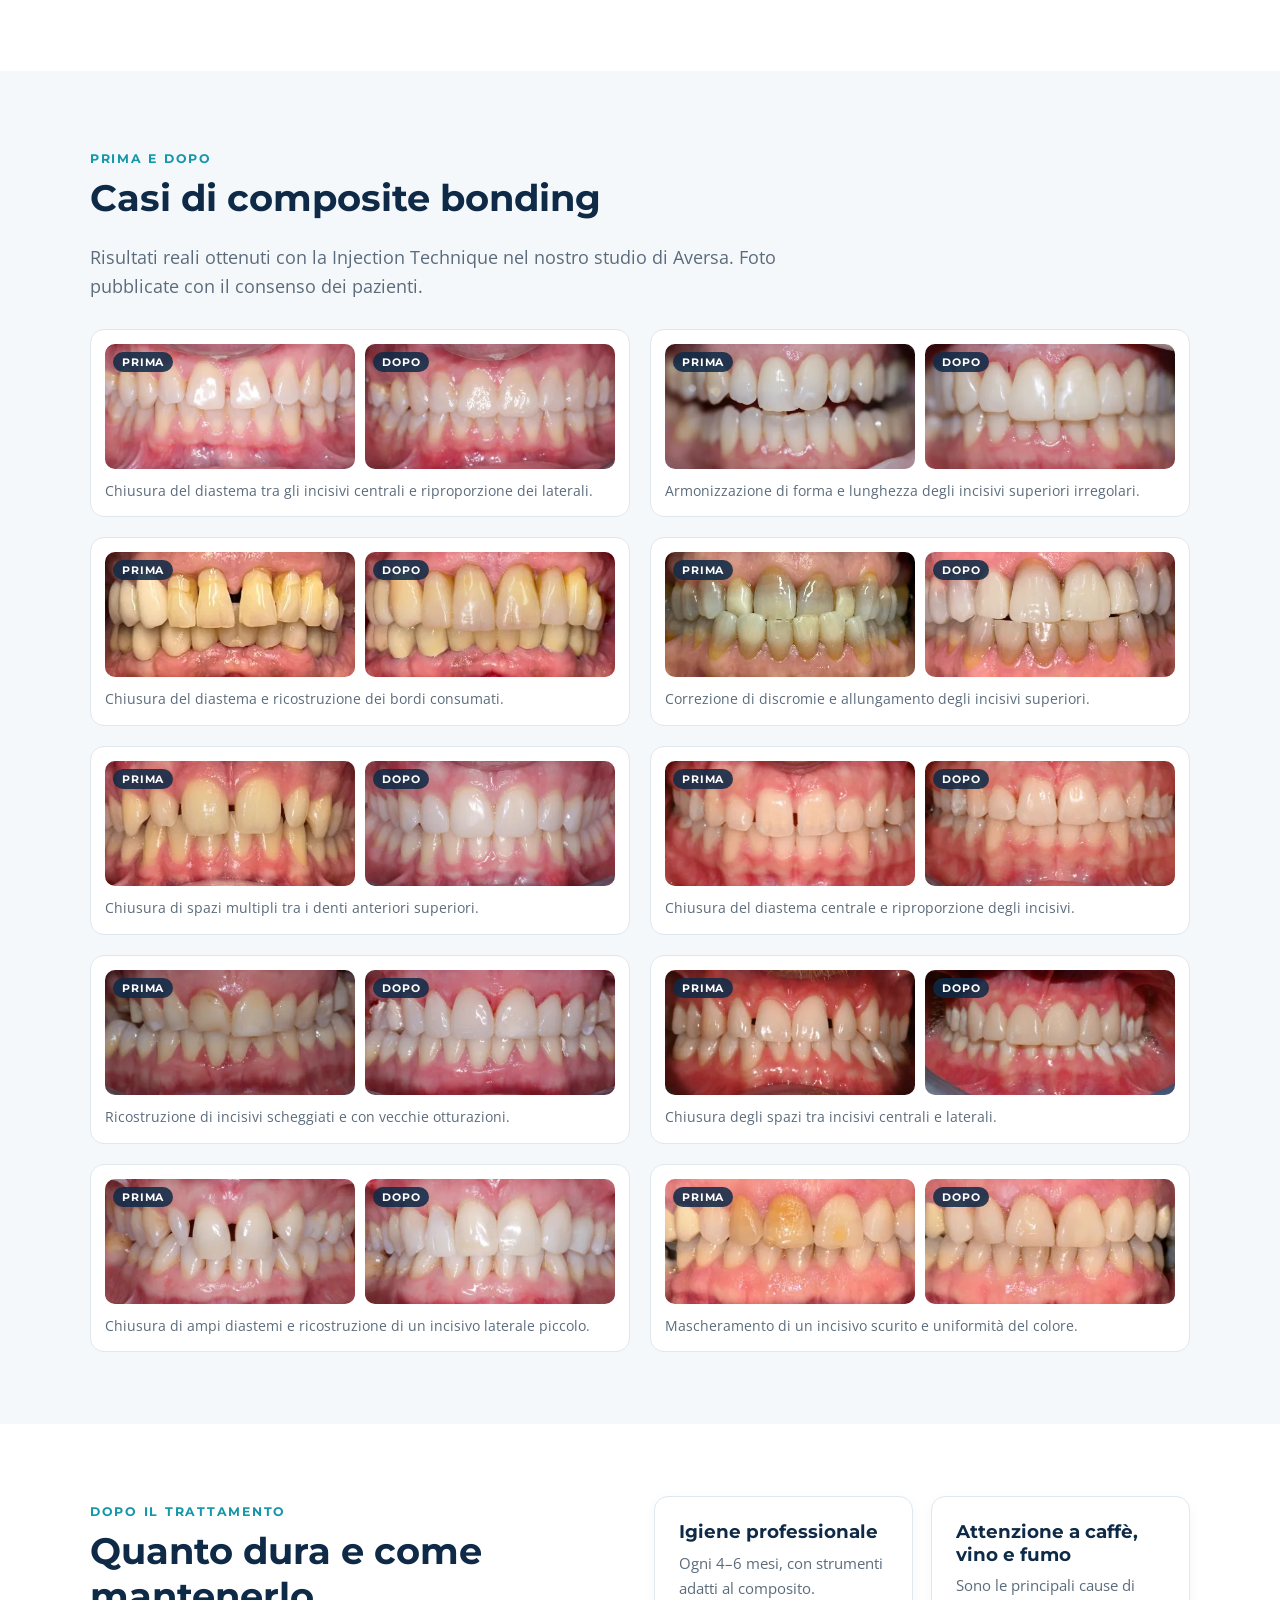
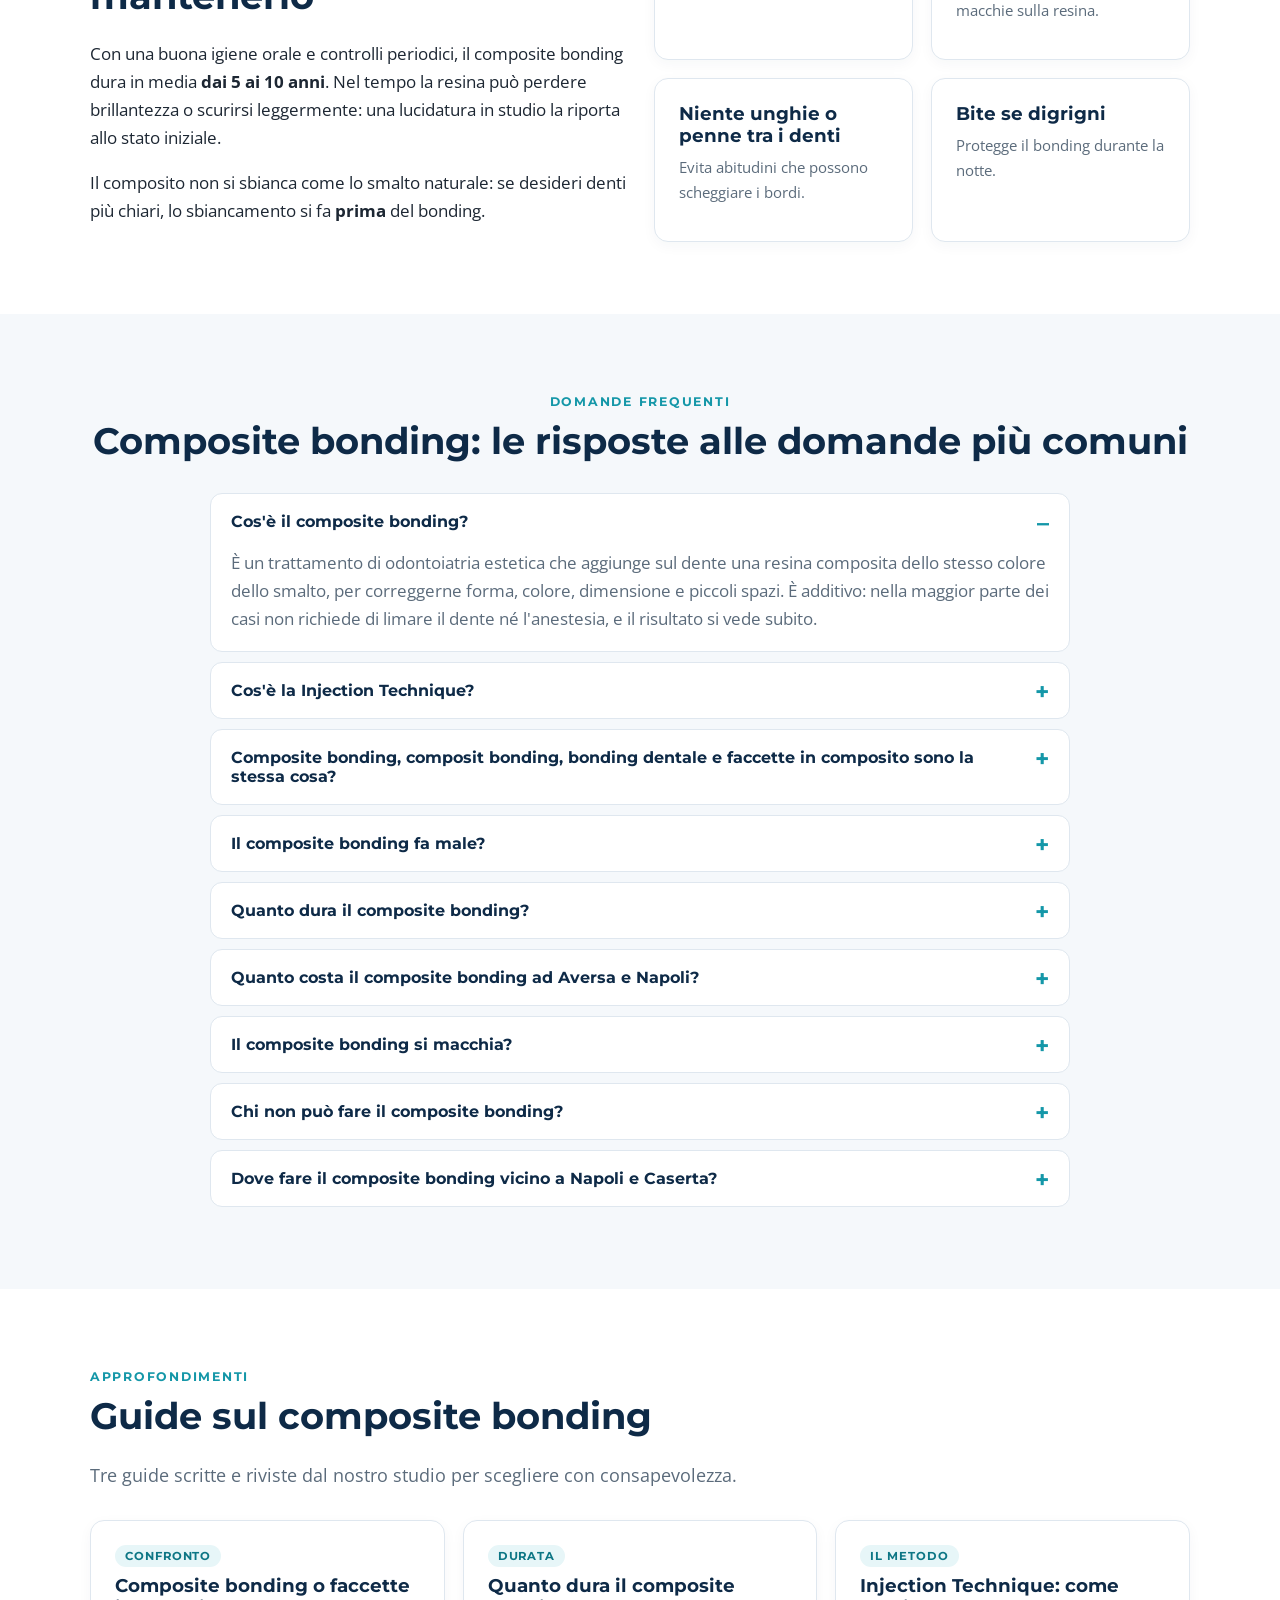
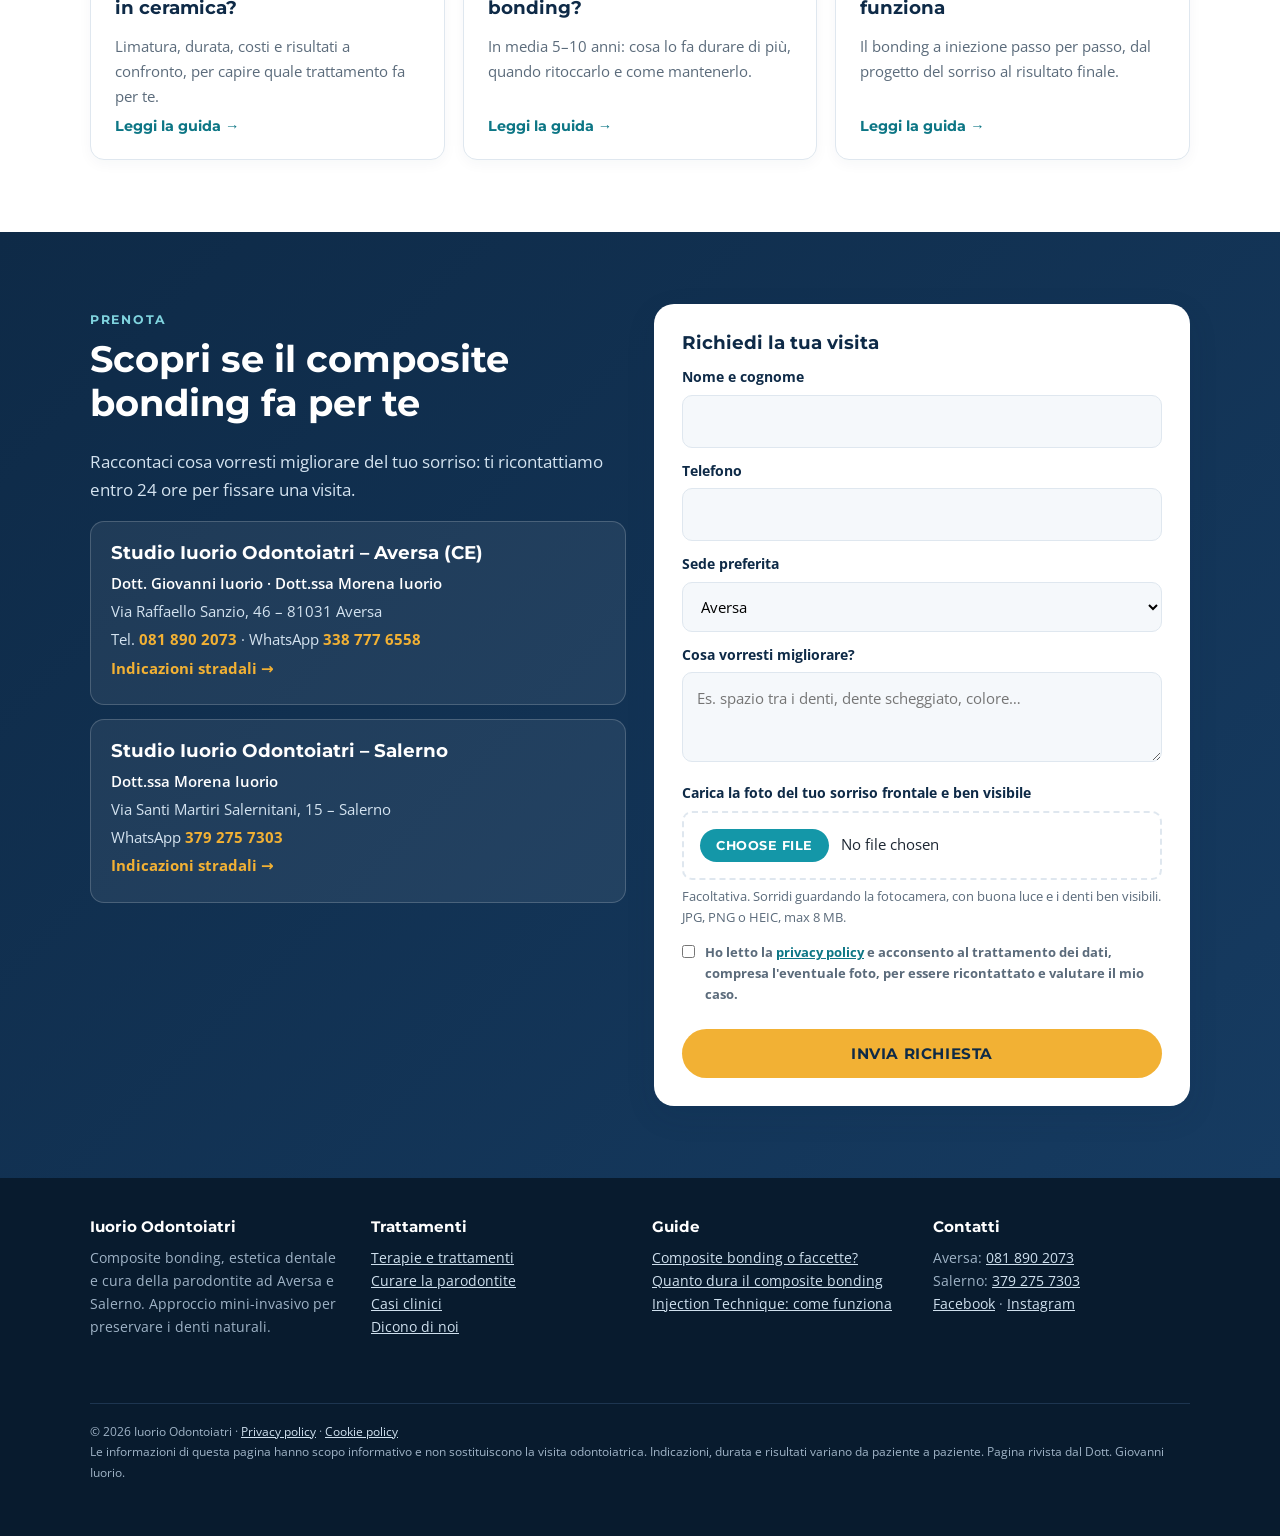
==== commit a98f6afb: "Foto della Injection Technique nella sezione Per cosa si usa Co-Authored-By: Claude Opus 5.5 <norepl" ====
--- a/index.html
+++ b/index.html
@@ -238,6 +238,10 @@
 .def{background:var(--aqua);border-left:5px solid var(--teal);border-radius:var(--r);padding:28px 30px;margin-top:28px}
 .def h2{font-size:1.5rem}
 .def p:last-child{margin-bottom:0}
+.usa-col{display:flex;flex-direction:column}
+.usa-foto{flex:1;min-height:260px;margin:12px 0 0;border-radius:var(--r);overflow:hidden;box-shadow:0 4px 14px rgba(14,42,71,.08)}
+.usa-foto img{width:100%;height:100%;object-fit:cover;object-position:62% 55%;display:block}
+@media(max-width:820px){.usa-foto{flex:none;aspect-ratio:4/3;min-height:0}}
 .grid2{display:grid;grid-template-columns:1fr 1fr;gap:28px}
 @media(max-width:820px){.grid2{grid-template-columns:1fr}}
 
@@ -406,9 +410,12 @@
     </div>
 
     <div class="grid2" style="margin-top:44px">
-      <div>
+      <div class="usa-col">
         <h2>Per cosa si usa</h2>
         <p class="lead">Il bonding è indicato quando denti e gengive sono sani e vuoi migliorare l'estetica del sorriso in modo conservativo.</p>
+        <figure class="usa-foto">
+          <img src="img/injection-technique-fotopolimerizzazione.webp" alt="Injection Technique: indurimento del composito con lampada fotopolimerizzatrice attraverso la mascherina trasparente" width="1400" height="1043" loading="lazy">
+        </figure>
       </div>
       <div class="cards" style="margin-top:0;grid-template-columns:1fr 1fr">
         <div class="card"><div class="ico">1</div><h3>Spazi tra i denti</h3><p>Chiude diastemi e piccoli “buchi” tra gli incisivi.</p></div>
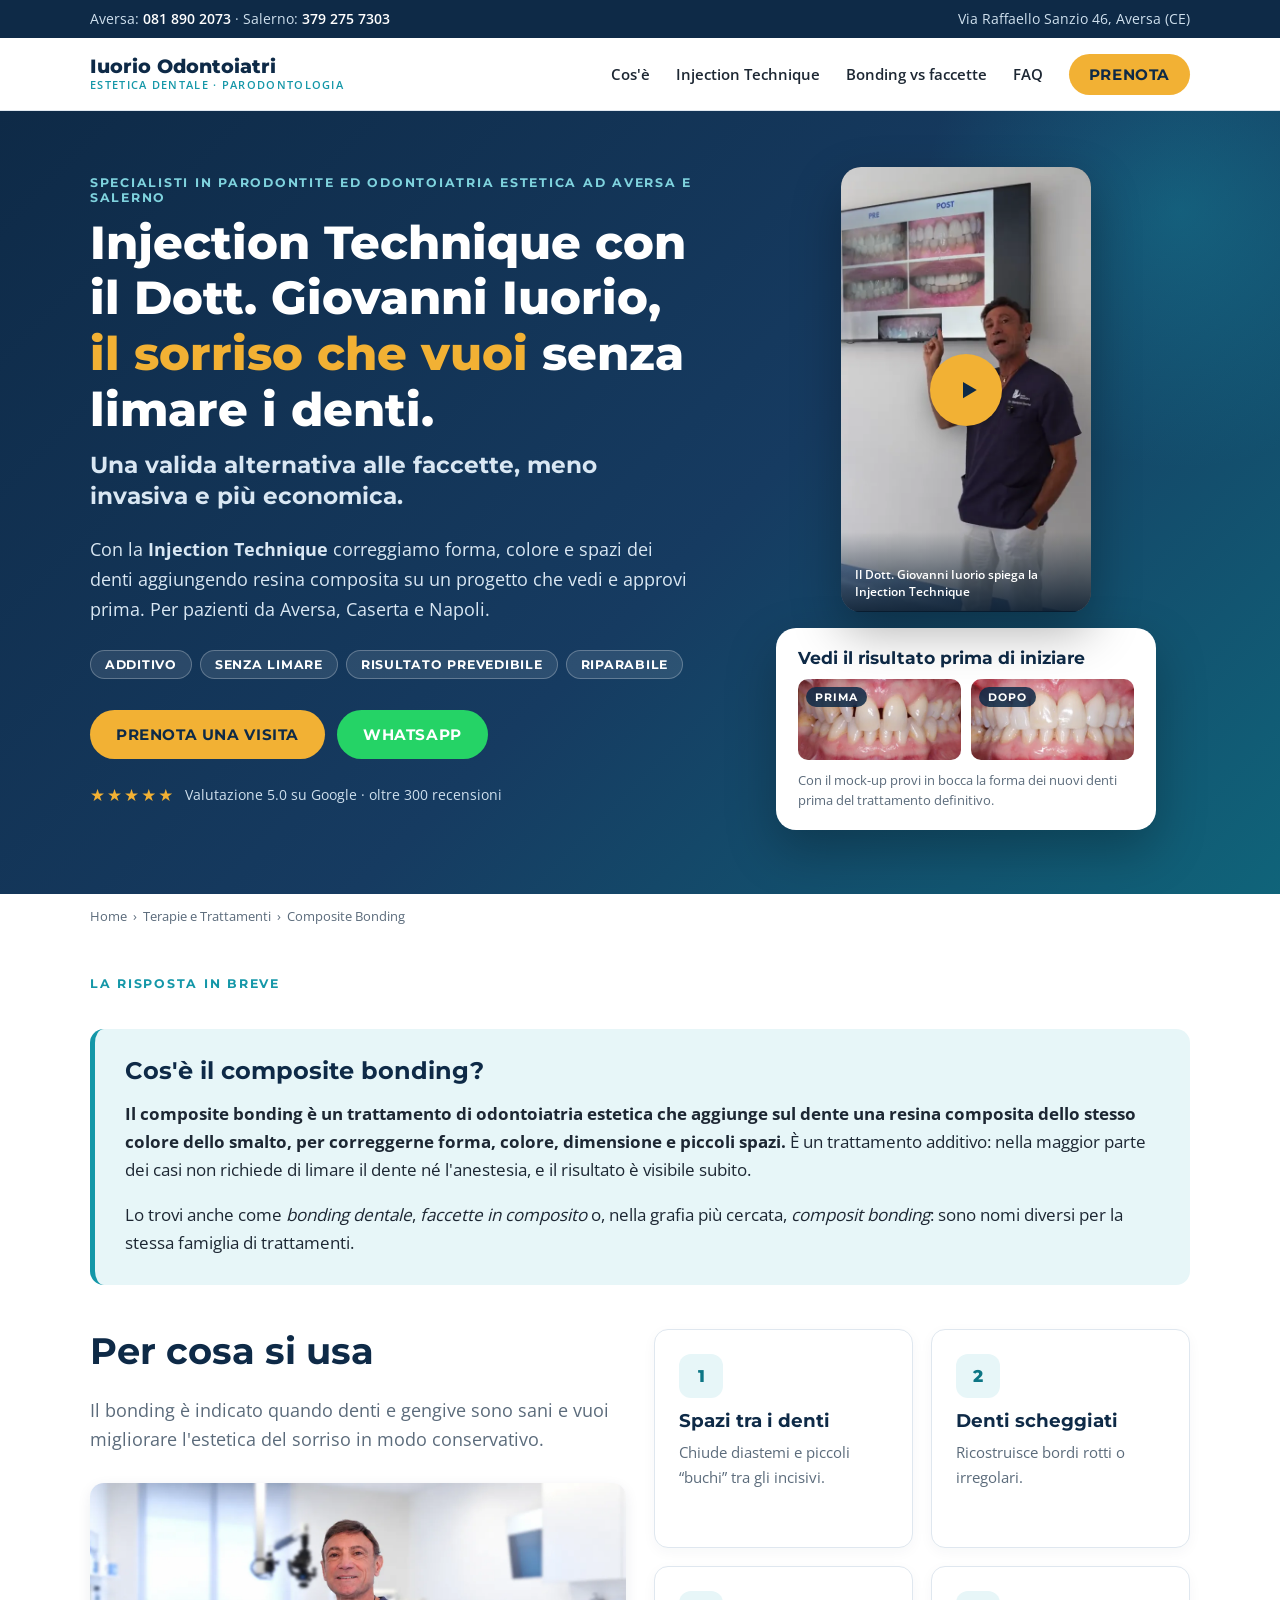
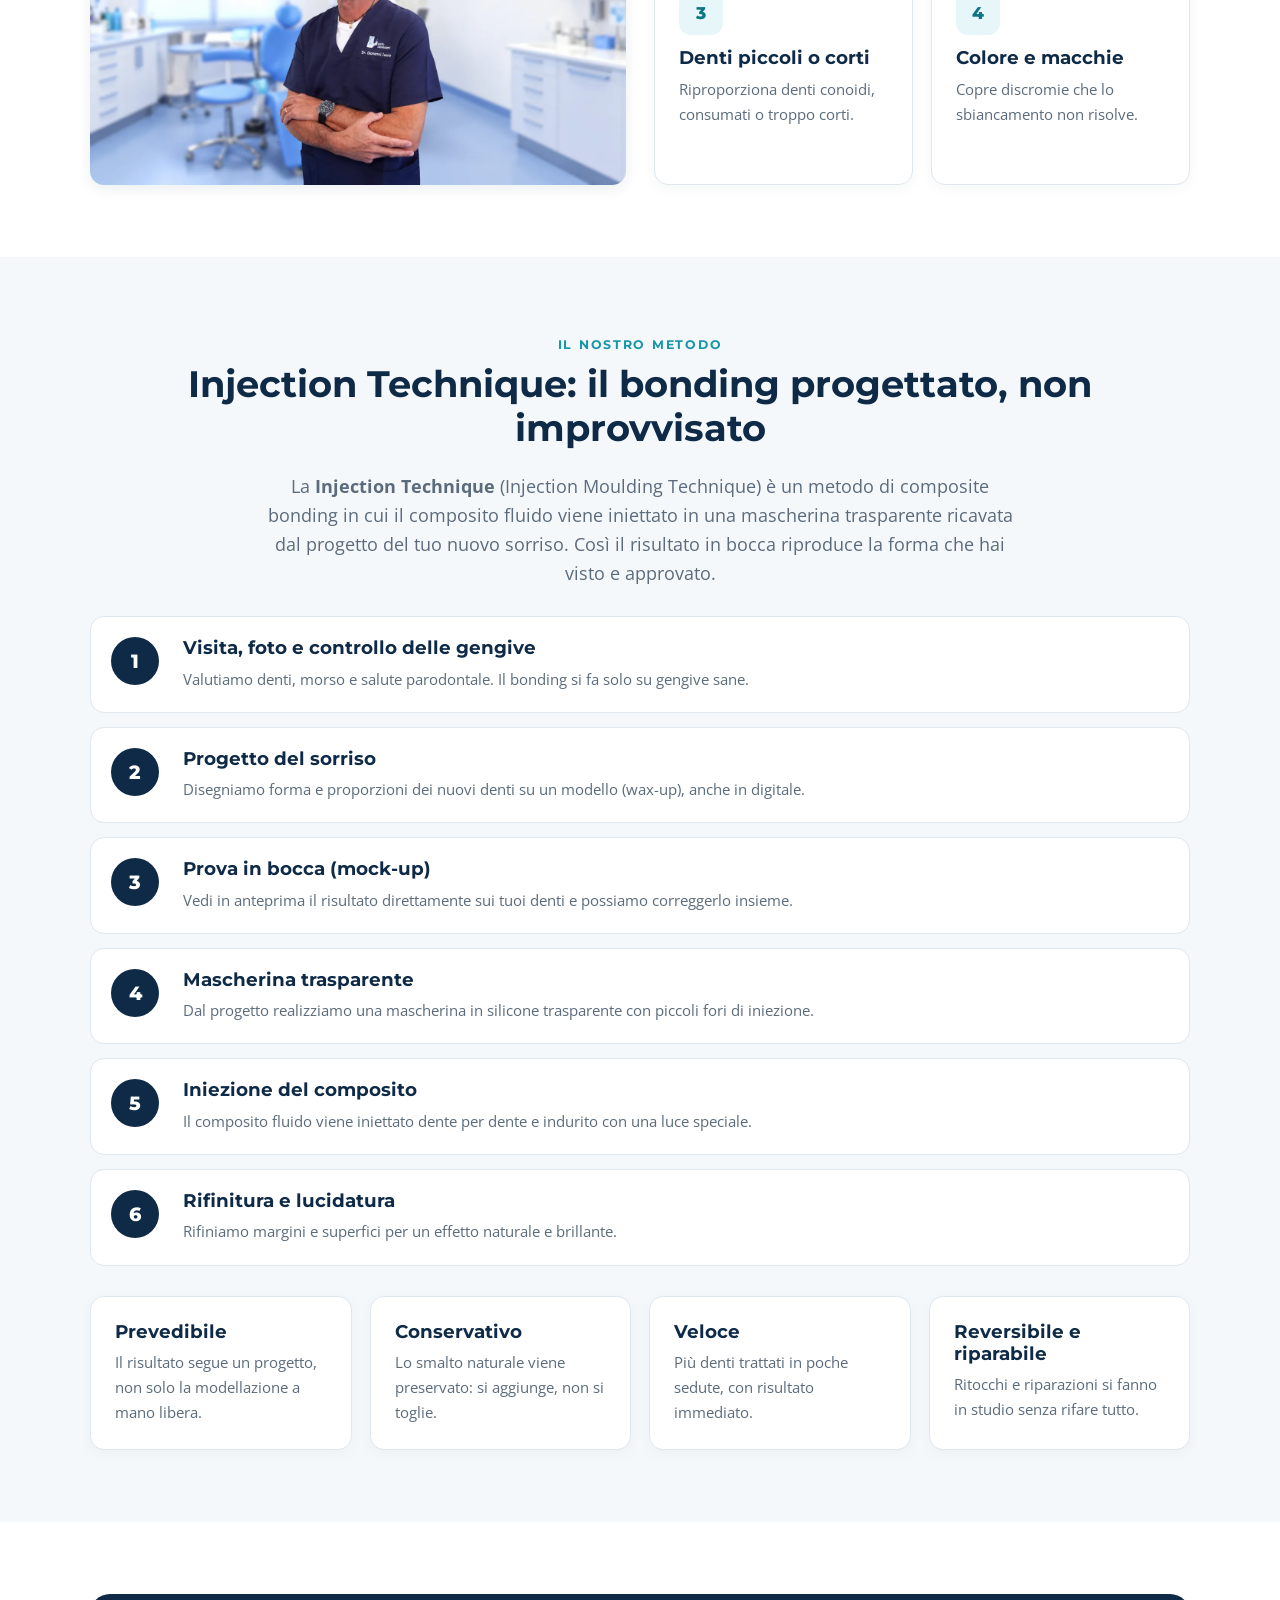
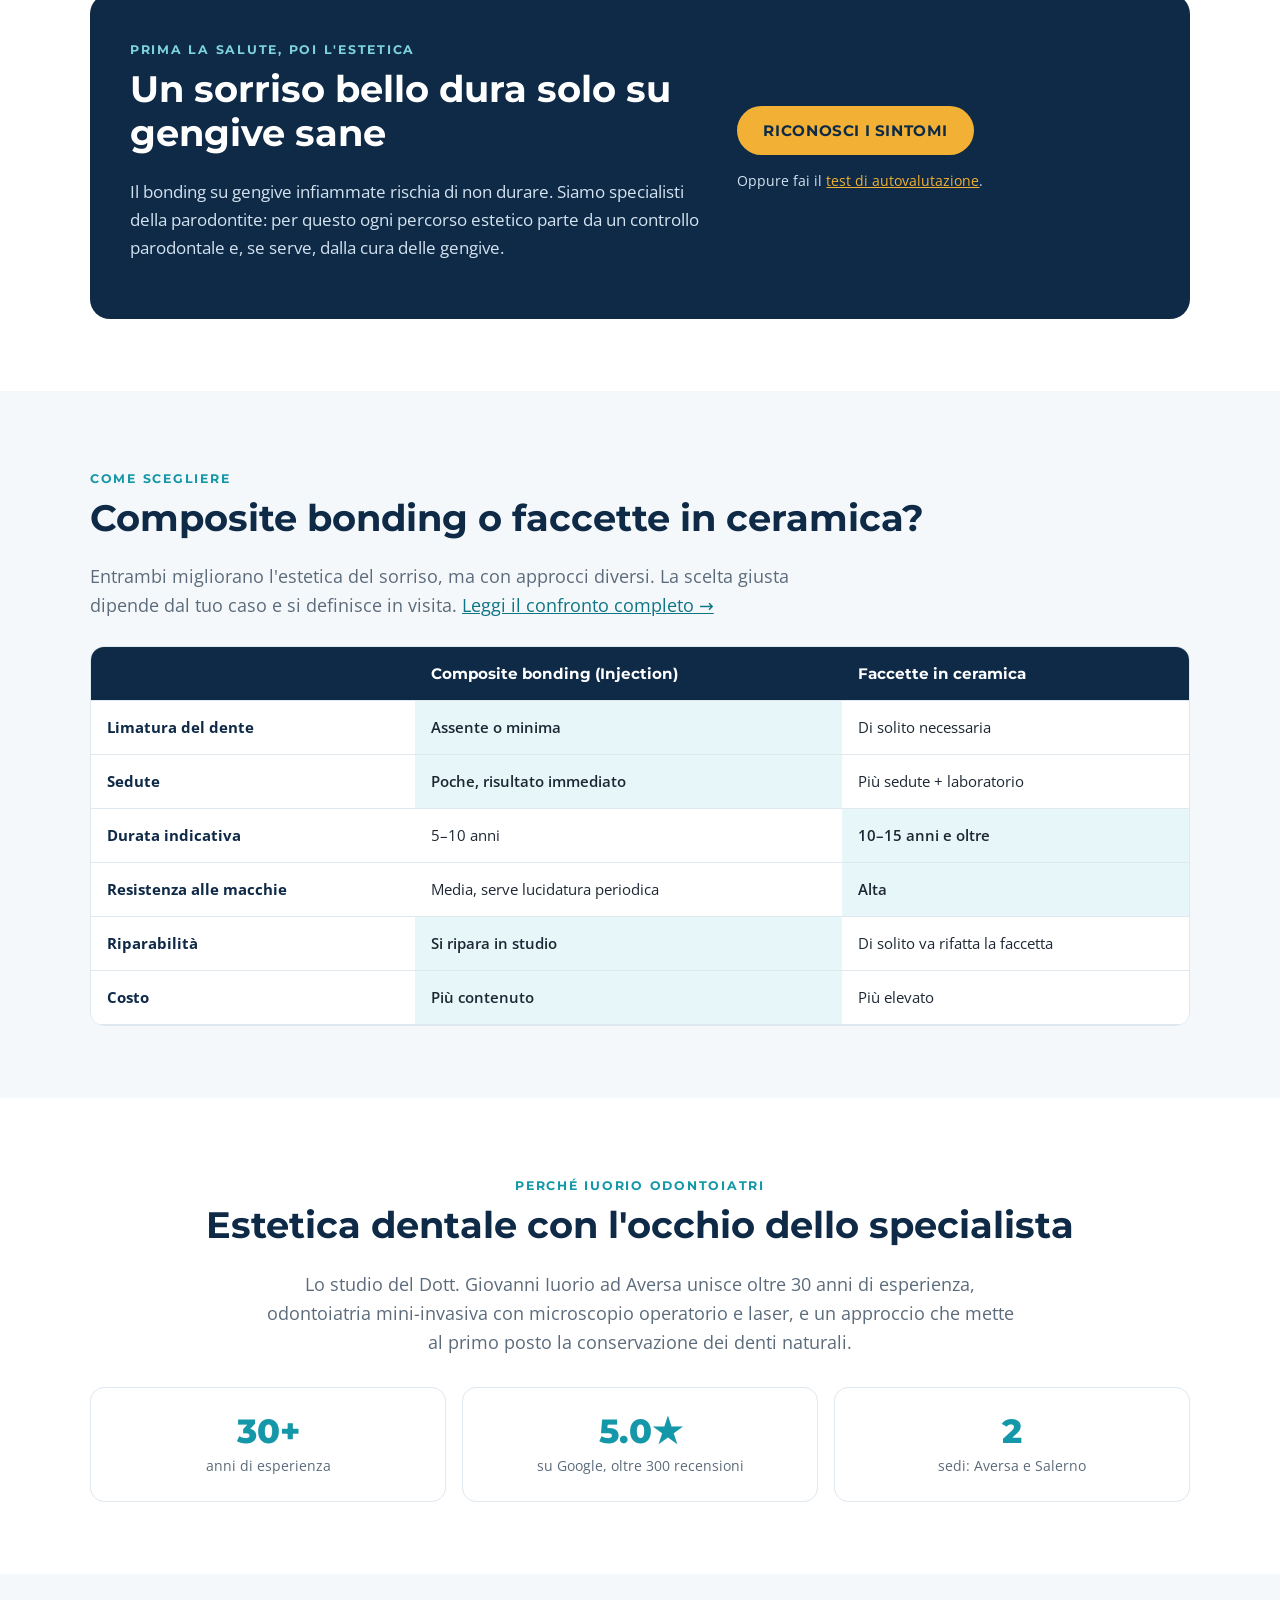
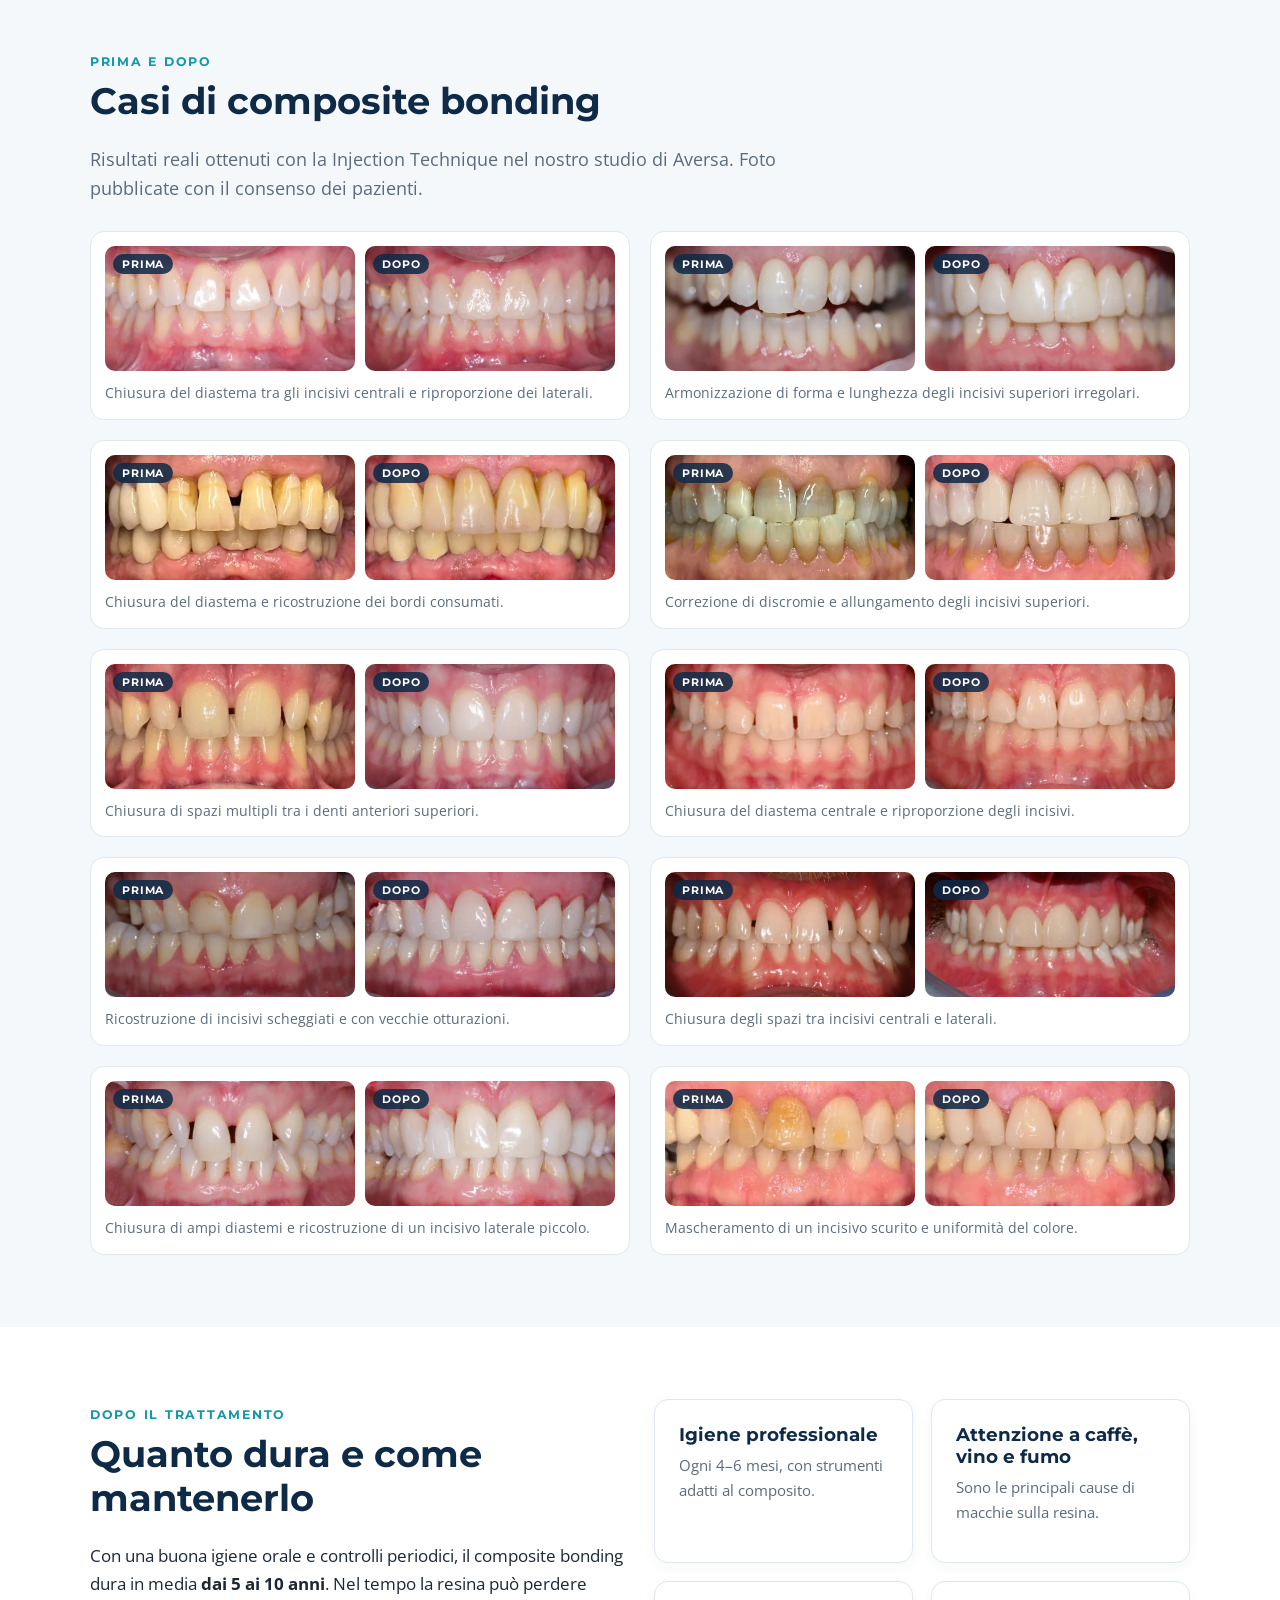
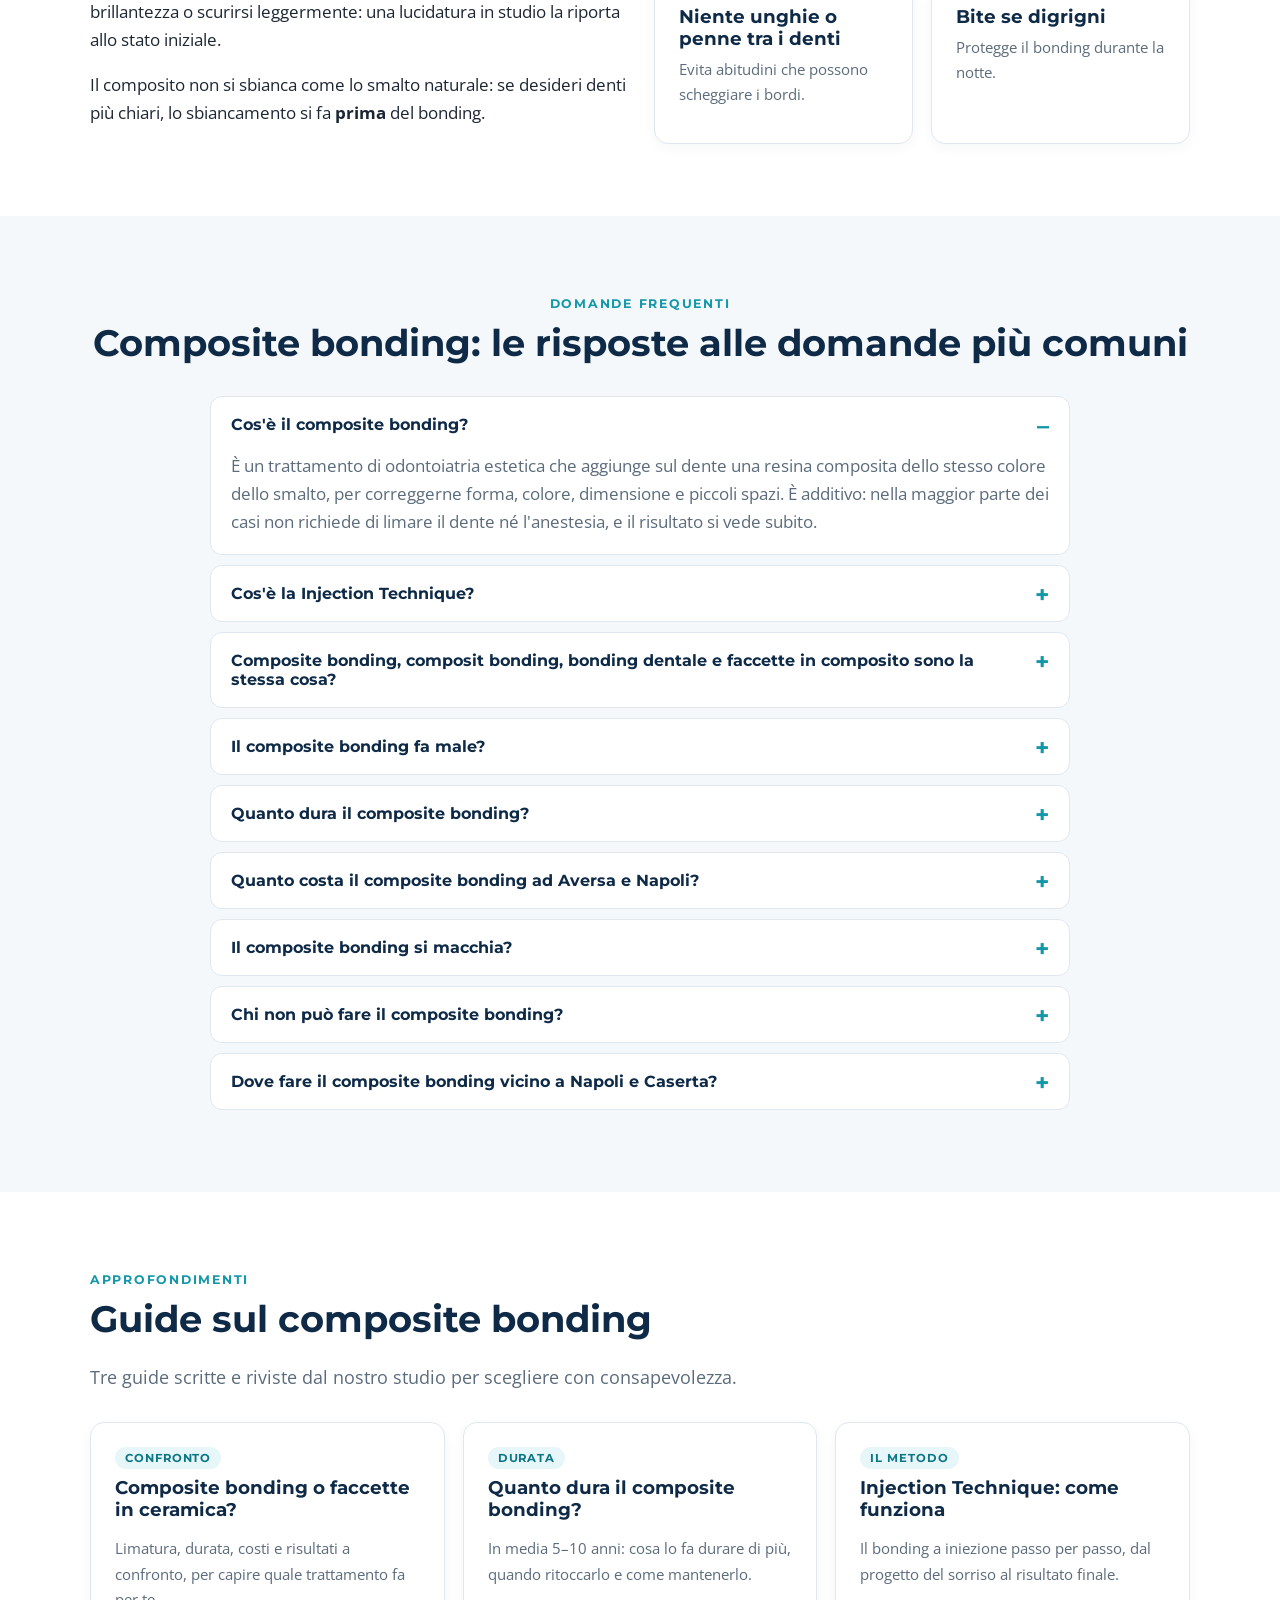
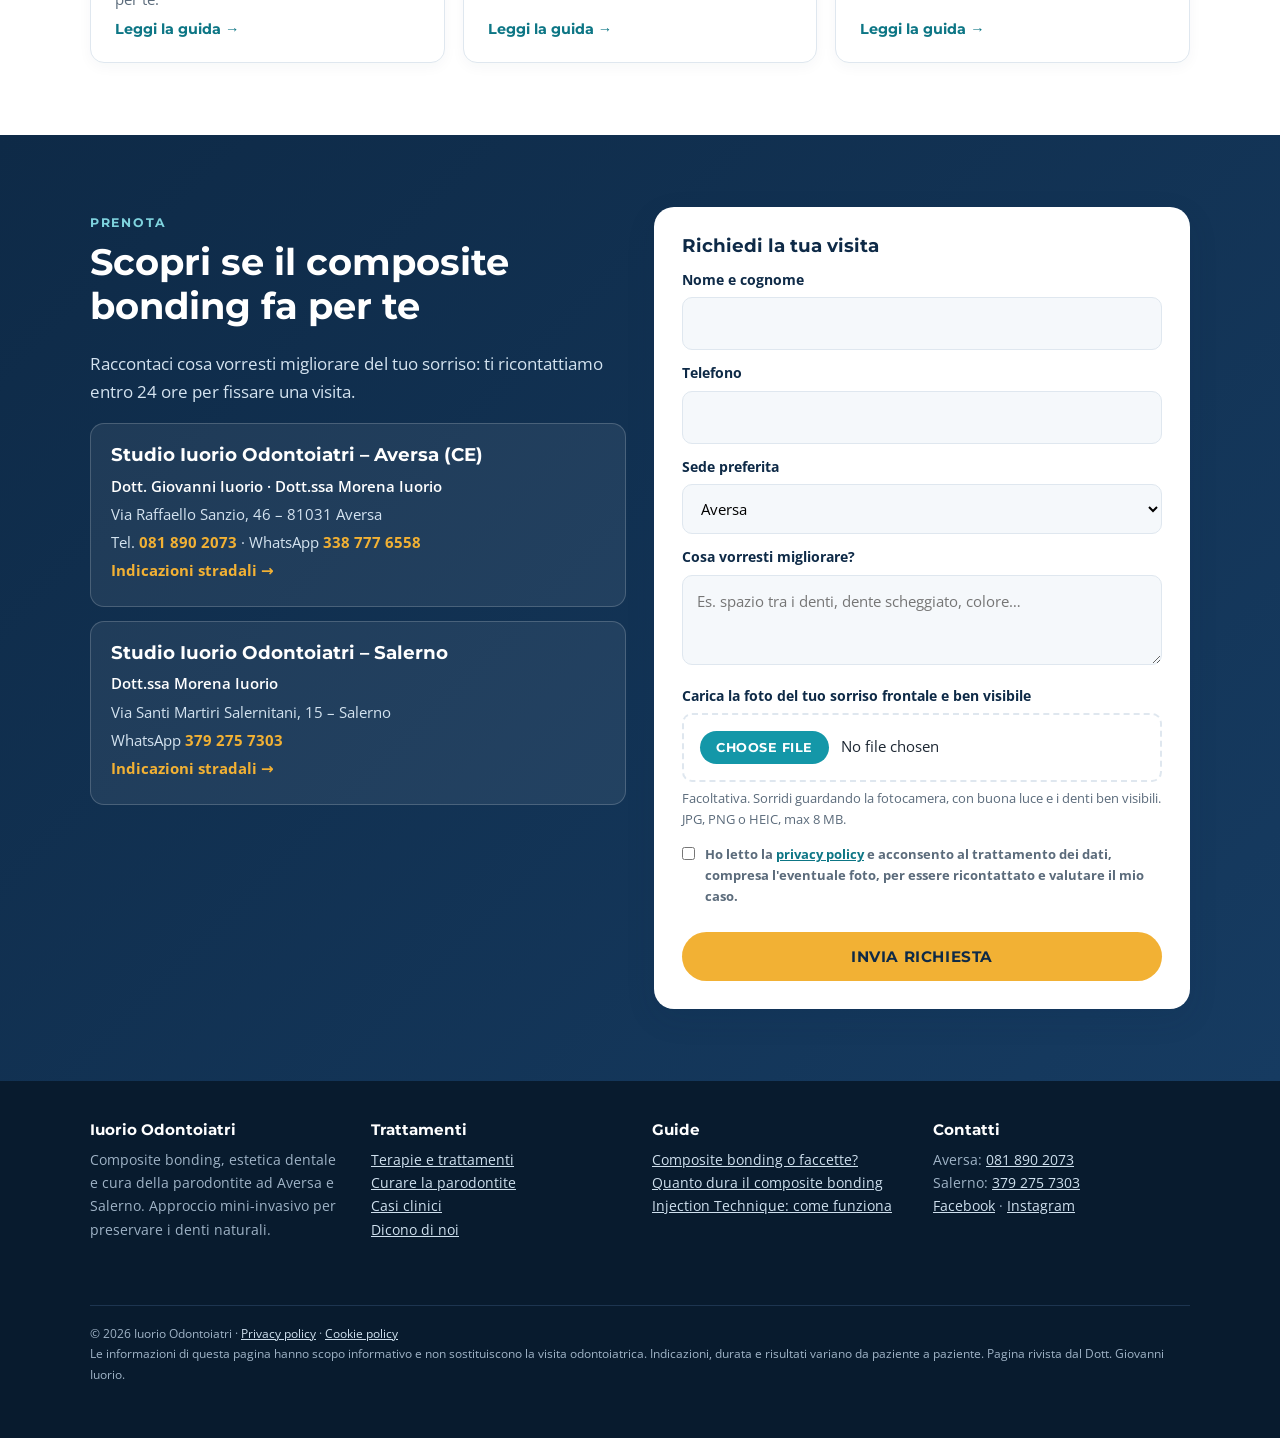
==== commit 76fdf62f: "Foto del Dott. Iuorio al posto della foto della lampada nella sezione Per cosa si usa Co-Authored-By" ====
--- a/index.html
+++ b/index.html
@@ -240,7 +240,7 @@
 .def p:last-child{margin-bottom:0}
 .usa-col{display:flex;flex-direction:column}
 .usa-foto{flex:1;min-height:260px;margin:12px 0 0;border-radius:var(--r);overflow:hidden;box-shadow:0 4px 14px rgba(14,42,71,.08)}
-.usa-foto img{width:100%;height:100%;object-fit:cover;object-position:62% 55%;display:block}
+.usa-foto img{width:100%;height:100%;object-fit:cover;object-position:50% 20%;display:block}
 @media(max-width:820px){.usa-foto{flex:none;aspect-ratio:4/3;min-height:0}}
 .grid2{display:grid;grid-template-columns:1fr 1fr;gap:28px}
 @media(max-width:820px){.grid2{grid-template-columns:1fr}}
@@ -414,7 +414,7 @@
         <h2>Per cosa si usa</h2>
         <p class="lead">Il bonding è indicato quando denti e gengive sono sani e vuoi migliorare l'estetica del sorriso in modo conservativo.</p>
         <figure class="usa-foto">
-          <img src="img/injection-technique-fotopolimerizzazione.webp" alt="Injection Technique: indurimento del composito con lampada fotopolimerizzatrice attraverso la mascherina trasparente" width="1400" height="1043" loading="lazy">
+          <img src="img/dott-giovanni-iuorio-studio-aversa.webp" alt="Il Dott. Giovanni Iuorio nello Studio Iuorio Odontoiatri di Aversa" width="1400" height="788" loading="lazy">
         </figure>
       </div>
       <div class="cards" style="margin-top:0;grid-template-columns:1fr 1fr">
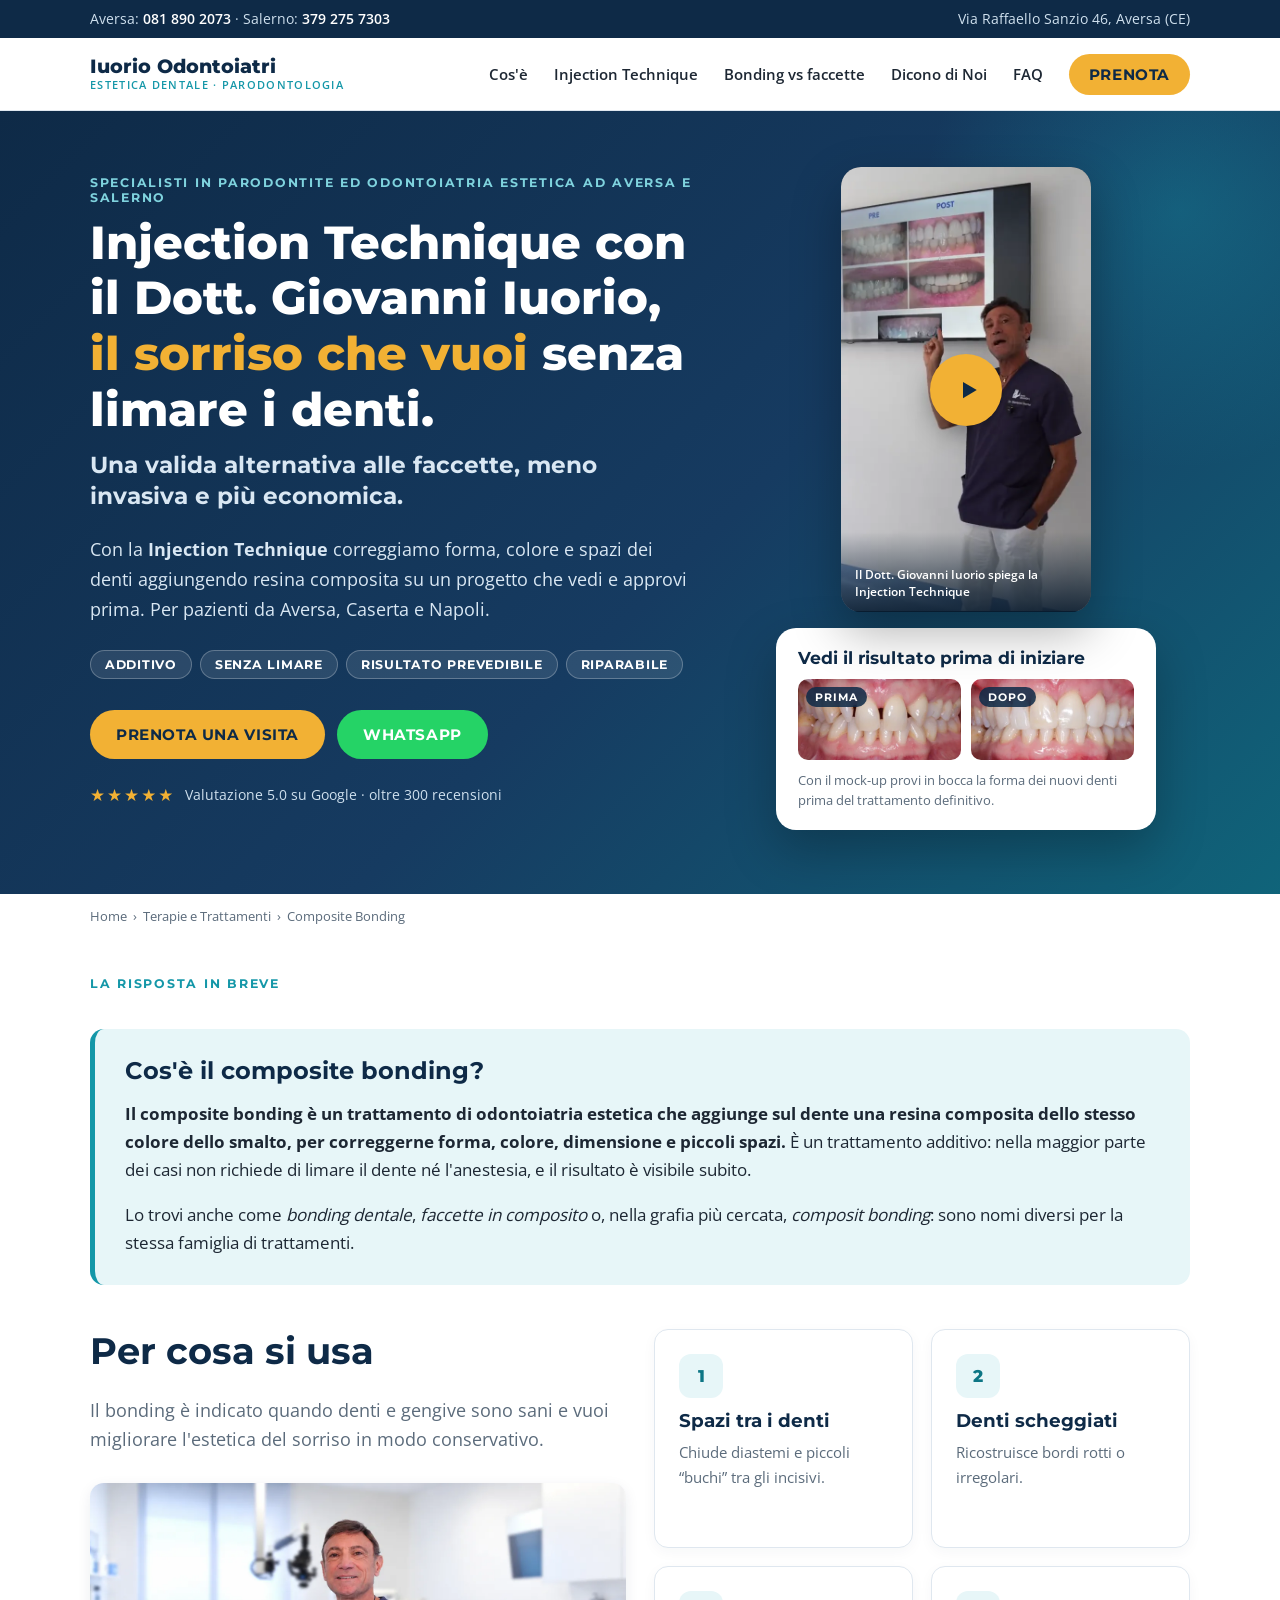
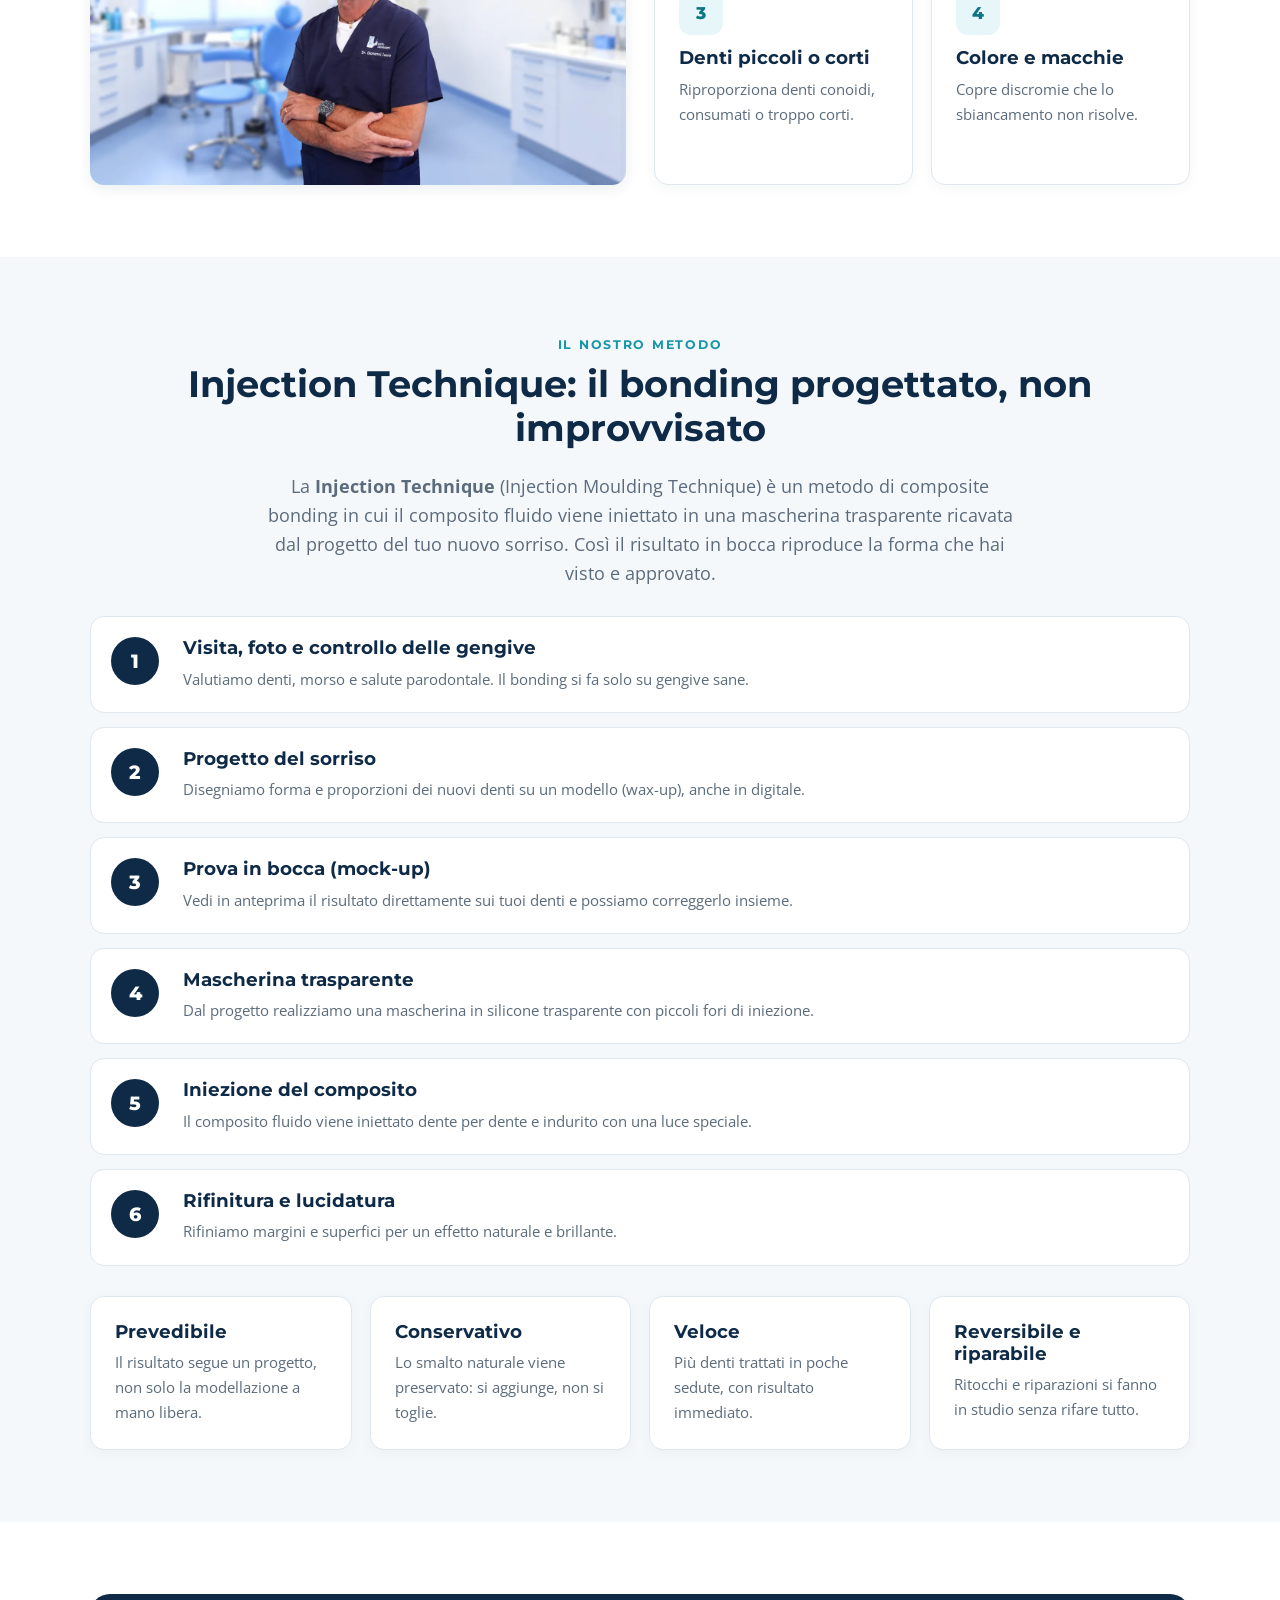
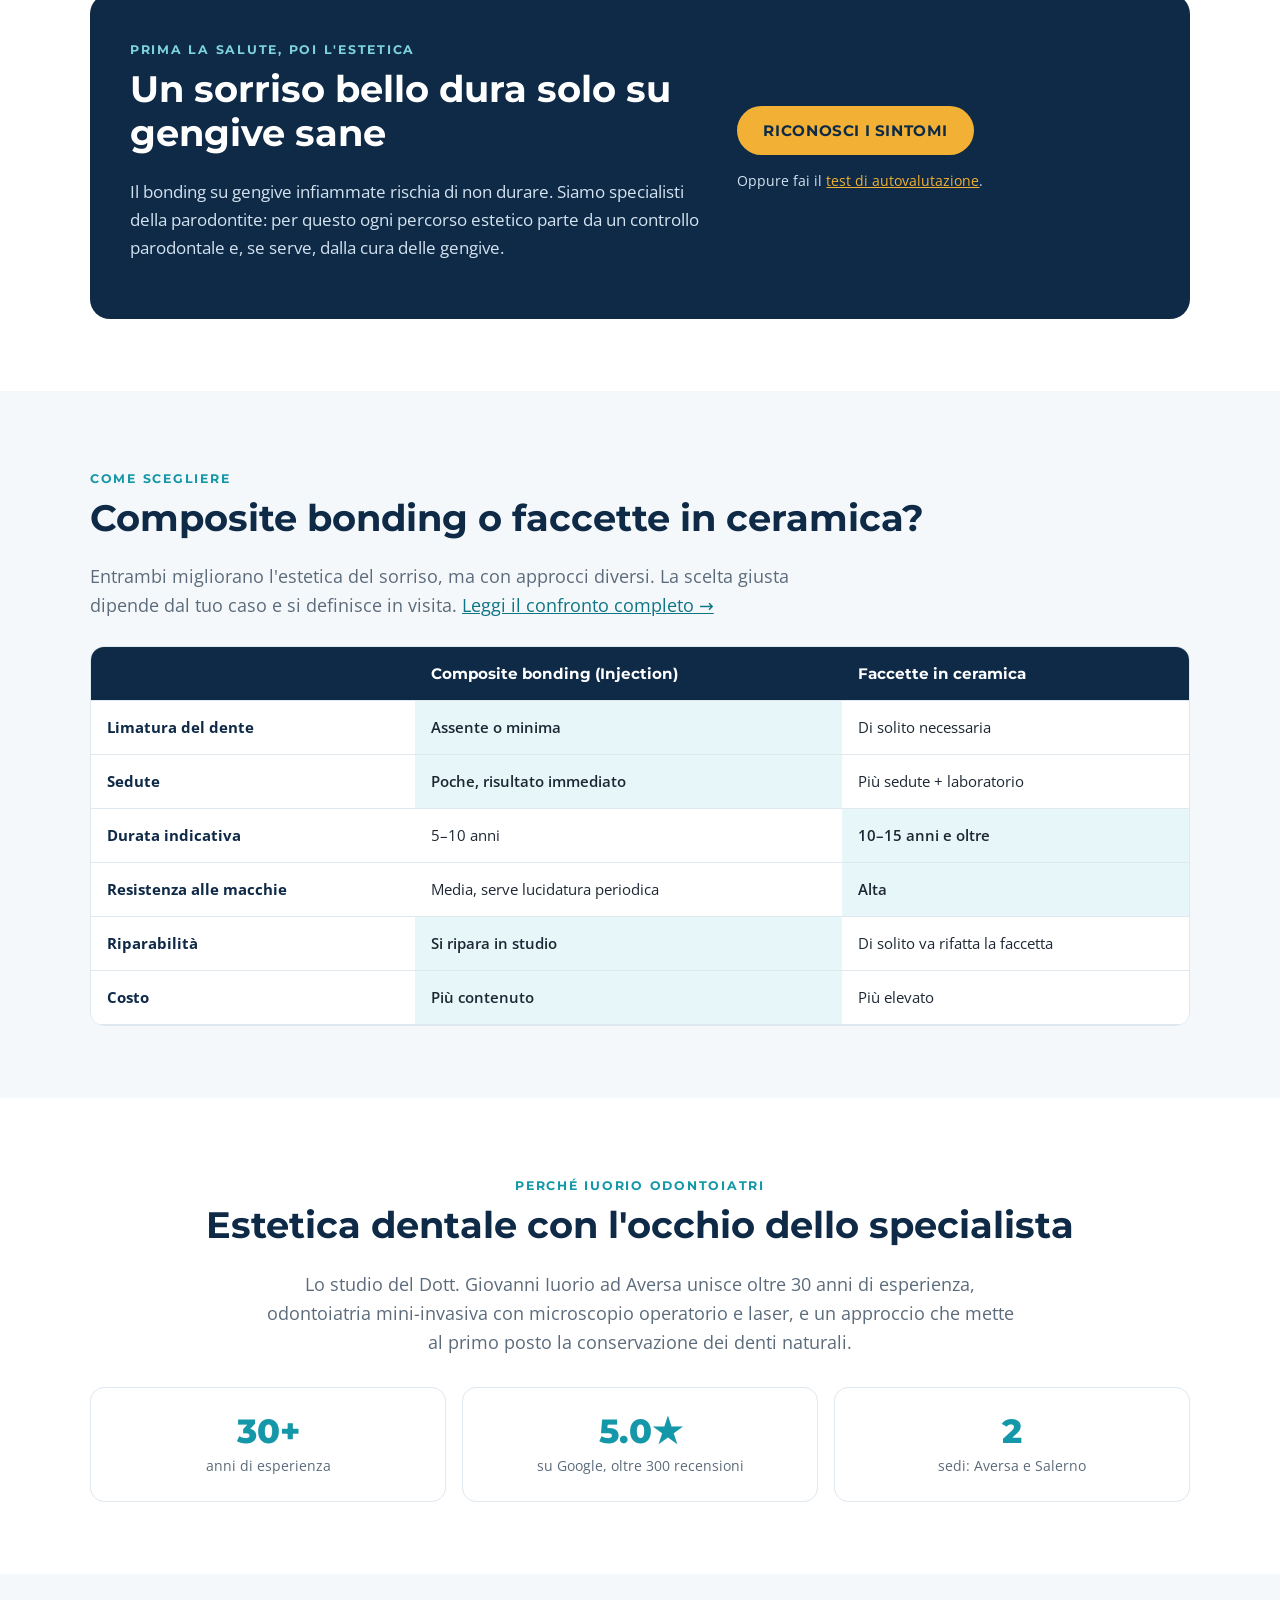
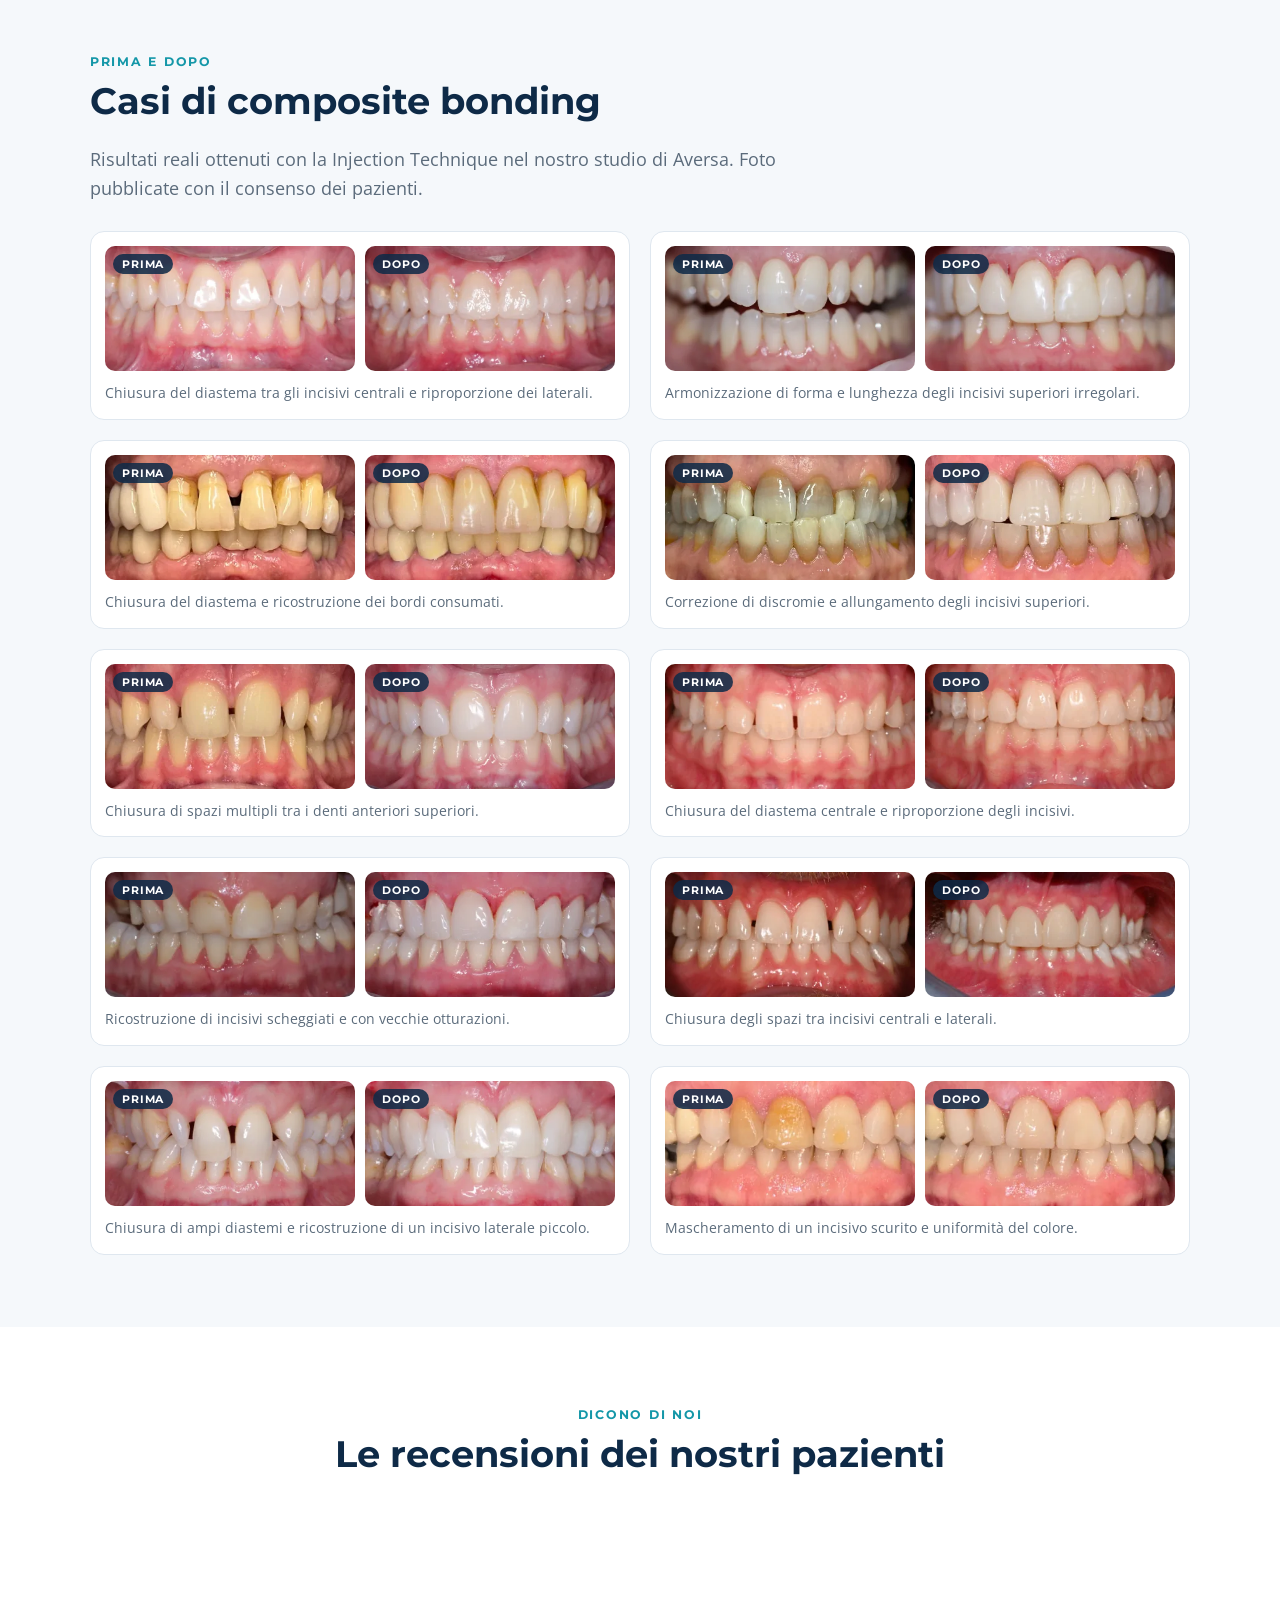
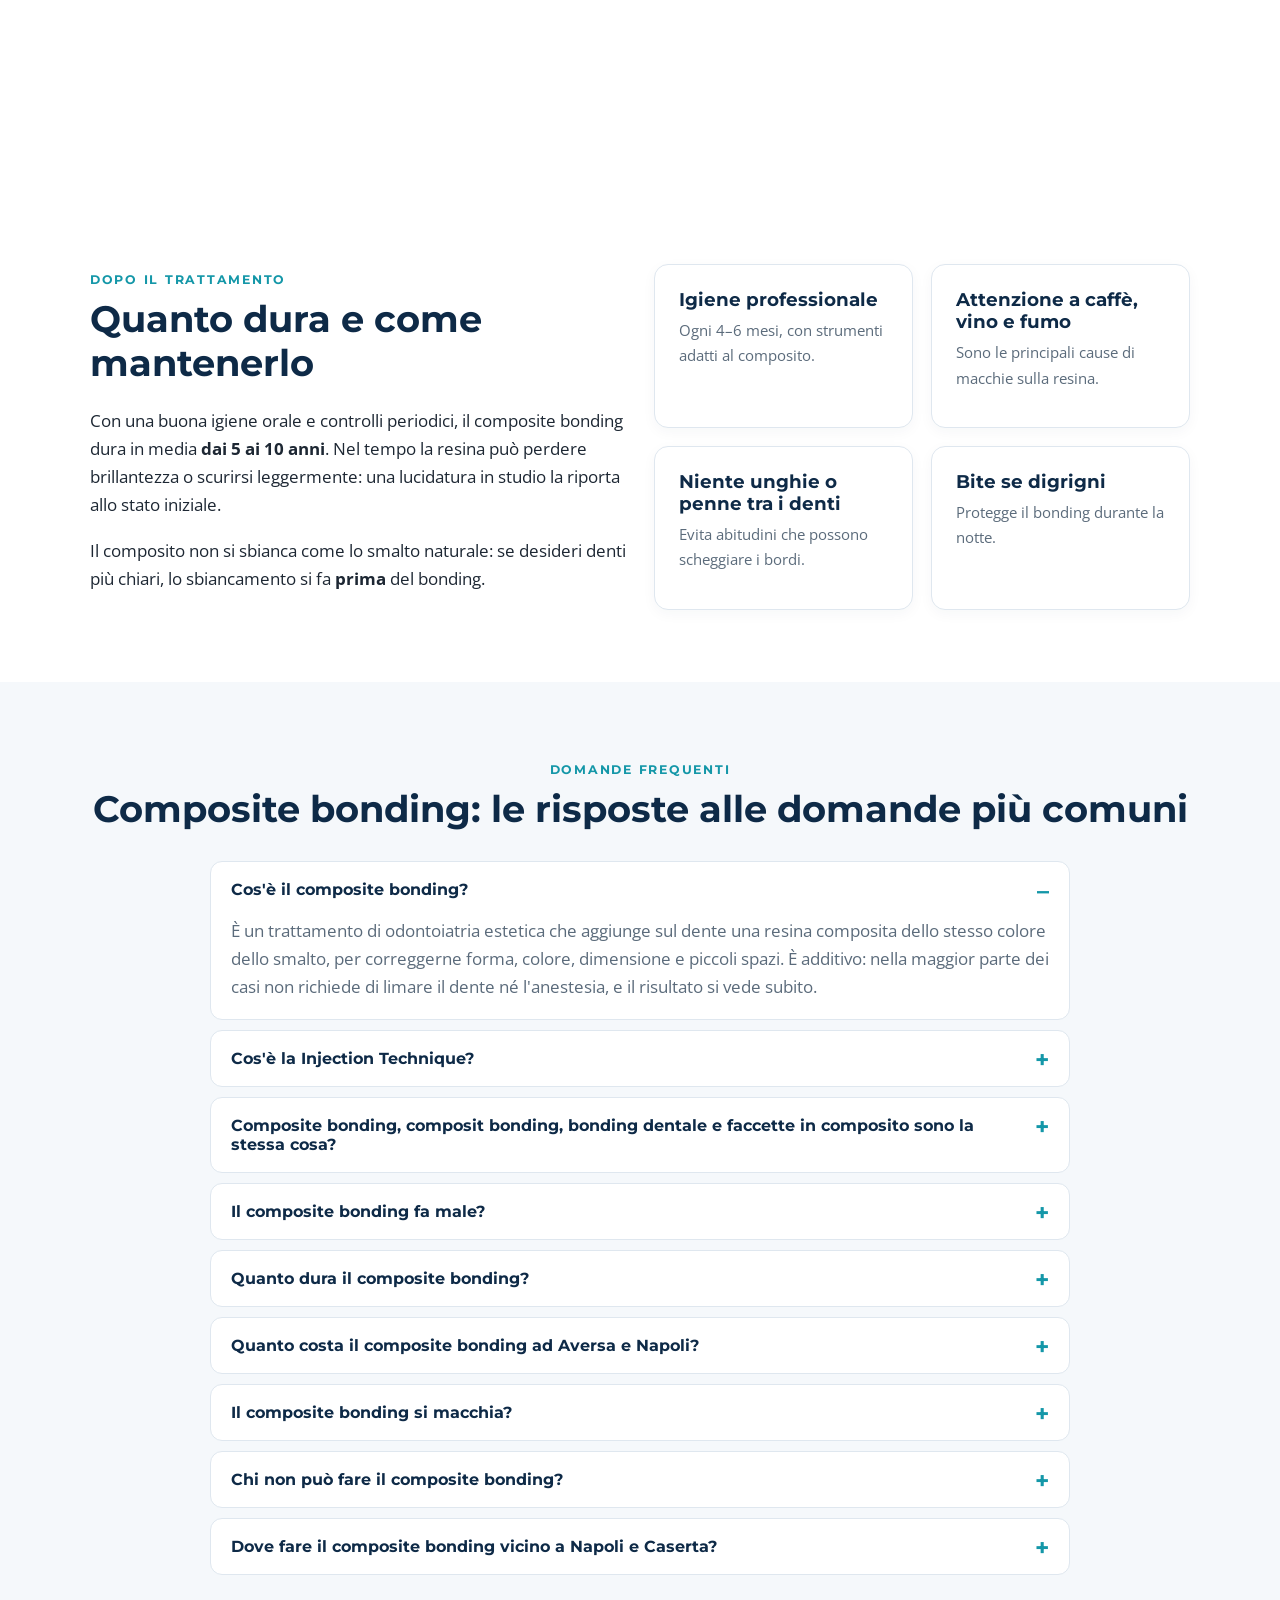
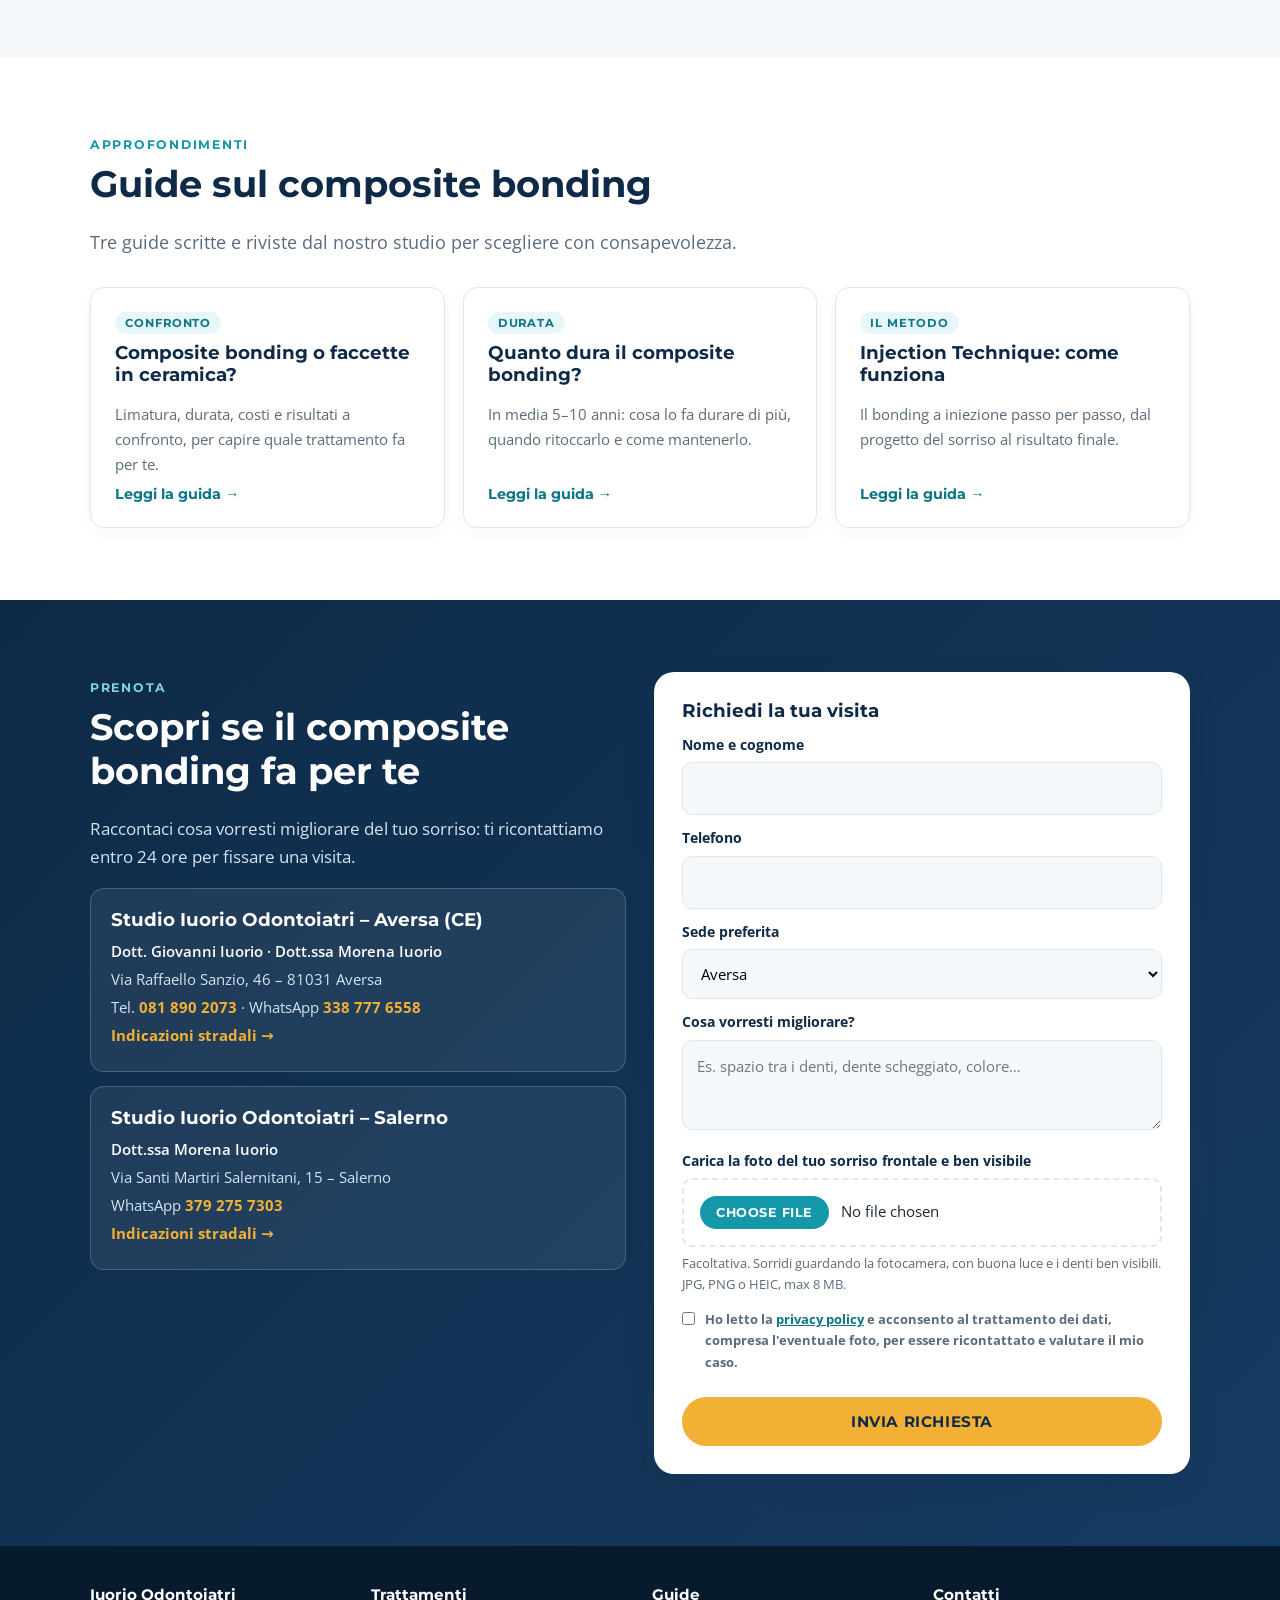
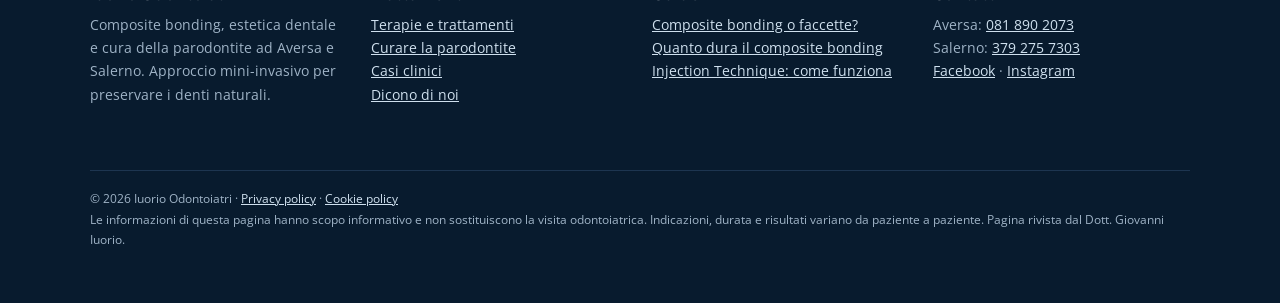
==== commit e6859341: "Sezione recensioni Trustindex dopo i casi prima e dopo e voce di menu Dicono di Noi Co-Authored-By: " ====
--- a/index.html
+++ b/index.html
@@ -3,13 +3,23 @@
 <head>
 <meta charset="utf-8">
 <meta name="viewport" content="width=device-width, initial-scale=1">
+<!-- Consenso cookie iubenda (stessa configurazione del sito principale) -->
+<script type="text/javascript" class="_iub_cs_skip">
+var _iub = _iub || [];
+_iub.csConfiguration = {"askConsentAtCookiePolicyUpdate":true,"floatingPreferencesButtonDisplay":"bottom-right","perPurposeConsent":true,"siteId":3633910,"whitelabel":false,"cookiePolicyId":79728428,"lang":"it","banner":{"acceptButtonCaptionColor":"#FFFFFF","acceptButtonColor":"#0073CE","acceptButtonDisplay":true,"backgroundColor":"#FFFFFF","closeButtonRejects":true,"customizeButtonCaptionColor":"#4D4D4D","customizeButtonColor":"#DADADA","customizeButtonDisplay":true,"explicitWithdrawal":true,"listPurposes":true,"ownerName":false,"position":"float-bottom-center","showTitle":false,"textColor":"#000000"}};
+</script>
+<script type="text/javascript" class="_iub_cs_skip" src="https://cs.iubenda.com/autoblocking/3633910.js" fetchpriority="low"></script>
+<script type="text/javascript" class="_iub_cs_skip" src="//cdn.iubenda.com/cs/iubenda_cs.js" charset="UTF-8" async></script>
+<!-- Google Tag Manager -->
+<script>(function(w,d,s,l,i){w[l]=w[l]||[];w[l].push({'gtm.start':new Date().getTime(),event:'gtm.js'});var f=d.getElementsByTagName(s)[0],j=d.createElement(s),dl=l!='dataLayer'?'&l='+l:'';j.async=true;j.src='https://www.googletagmanager.com/gtm.js?id='+i+dl;f.parentNode.insertBefore(j,f);})(window,document,'script','dataLayer','GTM-MC2VQ2FR');</script>
+<!-- Fine Google Tag Manager -->
 
 <!-- ===================== SEO BASE ===================== -->
 <title>Composite Bonding Aversa, Caserta e Napoli | Injection Technique – Iuorio Odontoiatri</title>
 <meta name="description" content="Composite bonding e Injection Technique ad Aversa (CE), per pazienti da Caserta e Napoli. Correggi forma, colore e spazi dei denti senza limarli. Prenota una visita da Iuorio Odontoiatri.">
-<link rel="canonical" href="https://www.specialistiparodontite.com/composite-bonding-aversa-napoli/">
+<link rel="canonical" href="https://injection.specialistiparodontite.com/">
 <meta name="robots" content="index, follow, max-image-preview:large">
-<link rel="alternate" hreflang="it" href="https://www.specialistiparodontite.com/composite-bonding-aversa-napoli/">
+<link rel="alternate" hreflang="it" href="https://injection.specialistiparodontite.com/">
 <meta name="geo.region" content="IT-CE">
 <meta name="geo.placename" content="Aversa">
 
@@ -19,8 +29,10 @@
 <meta property="og:site_name" content="Iuorio Odontoiatri">
 <meta property="og:title" content="Composite Bonding ad Aversa con Injection Technique | Iuorio Odontoiatri">
 <meta property="og:description" content="Denti più belli senza limarli: composite bonding con tecnica a iniezione ad Aversa, per pazienti da Caserta e Napoli.">
-<meta property="og:url" content="https://www.specialistiparodontite.com/composite-bonding-aversa-napoli/">
-<meta property="og:image" content="https://www.specialistiparodontite.com/wp-content/uploads/composite-bonding-og.jpg">
+<meta property="og:url" content="https://injection.specialistiparodontite.com/">
+<meta property="og:image" content="https://injection.specialistiparodontite.com/img/og-injection-technique.jpg">
+<meta property="og:image:width" content="1200">
+<meta property="og:image:height" content="630">
 <meta name="twitter:card" content="summary_large_image">
 
 <link rel="preload" href="fonts/montserrat-latin-800-normal.woff2" as="font" type="font/woff2" crossorigin>
@@ -96,8 +108,8 @@
     },
     {
       "@type": "MedicalWebPage",
-      "@id": "https://www.specialistiparodontite.com/composite-bonding-aversa-napoli/#page",
-      "url": "https://www.specialistiparodontite.com/composite-bonding-aversa-napoli/",
+      "@id": "https://injection.specialistiparodontite.com/#page",
+      "url": "https://injection.specialistiparodontite.com/",
       "name": "Composite Bonding Aversa, Caserta e Napoli | Injection Technique",
       "inLanguage": "it-IT",
       "about": {"@id": "#composite-bonding"},
@@ -112,7 +124,7 @@
       "itemListElement": [
         {"@type": "ListItem", "position": 1, "name": "Home", "item": "https://www.specialistiparodontite.com/"},
         {"@type": "ListItem", "position": 2, "name": "Terapie e Trattamenti", "item": "https://www.specialistiparodontite.com/terapie-e-trattamenti/"},
-        {"@type": "ListItem", "position": 3, "name": "Composite Bonding", "item": "https://www.specialistiparodontite.com/composite-bonding-aversa-napoli/"}
+        {"@type": "ListItem", "position": 3, "name": "Composite Bonding", "item": "https://injection.specialistiparodontite.com/"}
       ]
     },
     {
@@ -182,7 +194,7 @@
 .logo small{display:block;font:600 .68rem "Open Sans",sans-serif;color:var(--teal);letter-spacing:.12em;text-transform:uppercase}
 header nav a{margin-left:22px;text-decoration:none;color:var(--ink);font-weight:600;font-size:.92rem}
 header nav a.btn{color:var(--navy);padding:11px 20px}
-@media(max-width:860px){header nav a:not(.btn){display:none}}
+@media(max-width:1100px){header nav a:not(.btn){display:none}}
 
 /* breadcrumb */
 .crumbs{font-size:.82rem;color:var(--muted);padding-top:12px;padding-bottom:12px}
@@ -251,6 +263,7 @@
 .card .ico{width:44px;height:44px;border-radius:12px;background:var(--aqua);color:var(--teal-dk);display:grid;place-items:center;font-weight:800;margin-bottom:12px;font-family:"Montserrat",sans-serif}
 .card p{font-size:.95rem;color:var(--muted);margin:0}
 .soft{background:var(--soft)}
+.reviews-widget{margin-top:24px;min-height:220px}
 a.card.article{text-decoration:none;color:inherit;display:flex;flex-direction:column;gap:8px;transition:transform .15s,box-shadow .15s}
 a.card.article:hover{transform:translateY(-3px);box-shadow:var(--shadow)}
 .article .tag{align-self:flex-start;background:var(--aqua);color:var(--teal-dk);font:700 .72rem "Montserrat",sans-serif;letter-spacing:.08em;text-transform:uppercase;padding:4px 10px;border-radius:20px}
@@ -334,6 +347,9 @@
 </style>
 </head>
 <body>
+<!-- Google Tag Manager (noscript) -->
+<noscript><iframe src="https://www.googletagmanager.com/ns.html?id=GTM-MC2VQ2FR" height="0" width="0" style="display:none;visibility:hidden"></iframe></noscript>
+
 
 <div class="top"><div class="wrap">
   <span>Aversa: <a href="tel:+390818902073">081 890 2073</a> · Salerno: <a href="tel:+393792757303">379 275 7303</a></span>
@@ -347,6 +363,7 @@
     <a href="#cos-e">Cos'è</a>
     <a href="#injection">Injection Technique</a>
     <a href="#confronto">Bonding vs faccette</a>
+    <a href="#recensioni">Dicono di Noi</a>
     <a href="#faq">FAQ</a>
     <a class="btn btn-primary" href="#prenota">Prenota</a>
   </nav>
@@ -524,6 +541,19 @@
       <figure class="case"><div class="ba"><div class="shot"><img src="img/casi/caso-08-prima.webp" alt="Prima del composite bonding: chiusura degli spazi tra incisivi centrali e laterali" width="470" height="235" loading="lazy"><span>Prima</span></div><div class="shot"><img src="img/casi/caso-08-dopo.webp" alt="Dopo il composite bonding con Injection Technique, Studio Iuorio Odontoiatri Aversa" width="470" height="235" loading="lazy"><span>Dopo</span></div></div><figcaption><p>Chiusura degli spazi tra incisivi centrali e laterali.</p></figcaption></figure>
       <figure class="case"><div class="ba"><div class="shot"><img src="img/casi/caso-09-prima.webp" alt="Prima del composite bonding: chiusura di ampi diastemi e ricostruzione di un incisivo laterale piccolo" width="470" height="235" loading="lazy"><span>Prima</span></div><div class="shot"><img src="img/casi/caso-09-dopo.webp" alt="Dopo il composite bonding con Injection Technique, Studio Iuorio Odontoiatri Aversa" width="470" height="235" loading="lazy"><span>Dopo</span></div></div><figcaption><p>Chiusura di ampi diastemi e ricostruzione di un incisivo laterale piccolo.</p></figcaption></figure>
       <figure class="case"><div class="ba"><div class="shot"><img src="img/casi/caso-10-prima.webp" alt="Prima del composite bonding: mascheramento di un incisivo scurito e uniformità del colore" width="470" height="235" loading="lazy"><span>Prima</span></div><div class="shot"><img src="img/casi/caso-10-dopo.webp" alt="Dopo il composite bonding con Injection Technique, Studio Iuorio Odontoiatri Aversa" width="470" height="235" loading="lazy"><span>Dopo</span></div></div><figcaption><p>Mascheramento di un incisivo scurito e uniformità del colore.</p></figcaption></figure>
+    </div>
+  </div>
+</section>
+
+<!-- RECENSIONI (widget Trustindex: Google + Facebook) -->
+<section id="recensioni">
+  <div class="wrap">
+    <div class="center">
+      <span class="eyebrow">Dicono di Noi</span>
+      <h2>Le recensioni dei nostri pazienti</h2>
+    </div>
+    <div class="reviews-widget">
+      <script defer async src='https://cdn.trustindex.io/loader.js?5f079af2995a48605366b1f2c6b'></script>
     </div>
   </div>
 </section>
@@ -622,6 +652,7 @@
     <!-- Modulo gestito da Netlify Forms: le richieste arrivano in Netlify > Forms e via email (da attivare nelle notifiche). -->
     <form id="leadForm" name="prenotazione" method="POST" action="/grazie.html" enctype="multipart/form-data" data-netlify="true" netlify-honeypot="sito-web" aria-label="Richiesta visita composite bonding">
       <input type="hidden" name="form-name" value="prenotazione">
+      <input type="hidden" name="event_id" value="">
       <p hidden><label>Non compilare: <input name="sito-web"></label></p>
       <h3 style="margin:0">Richiedi la tua visita</h3>
       <label for="nome">Nome e cognome</label>
@@ -718,5 +749,6 @@
   sync();
 })();
 </script>
+<script src="/tracking.js" defer></script>
 </body>
 </html>
